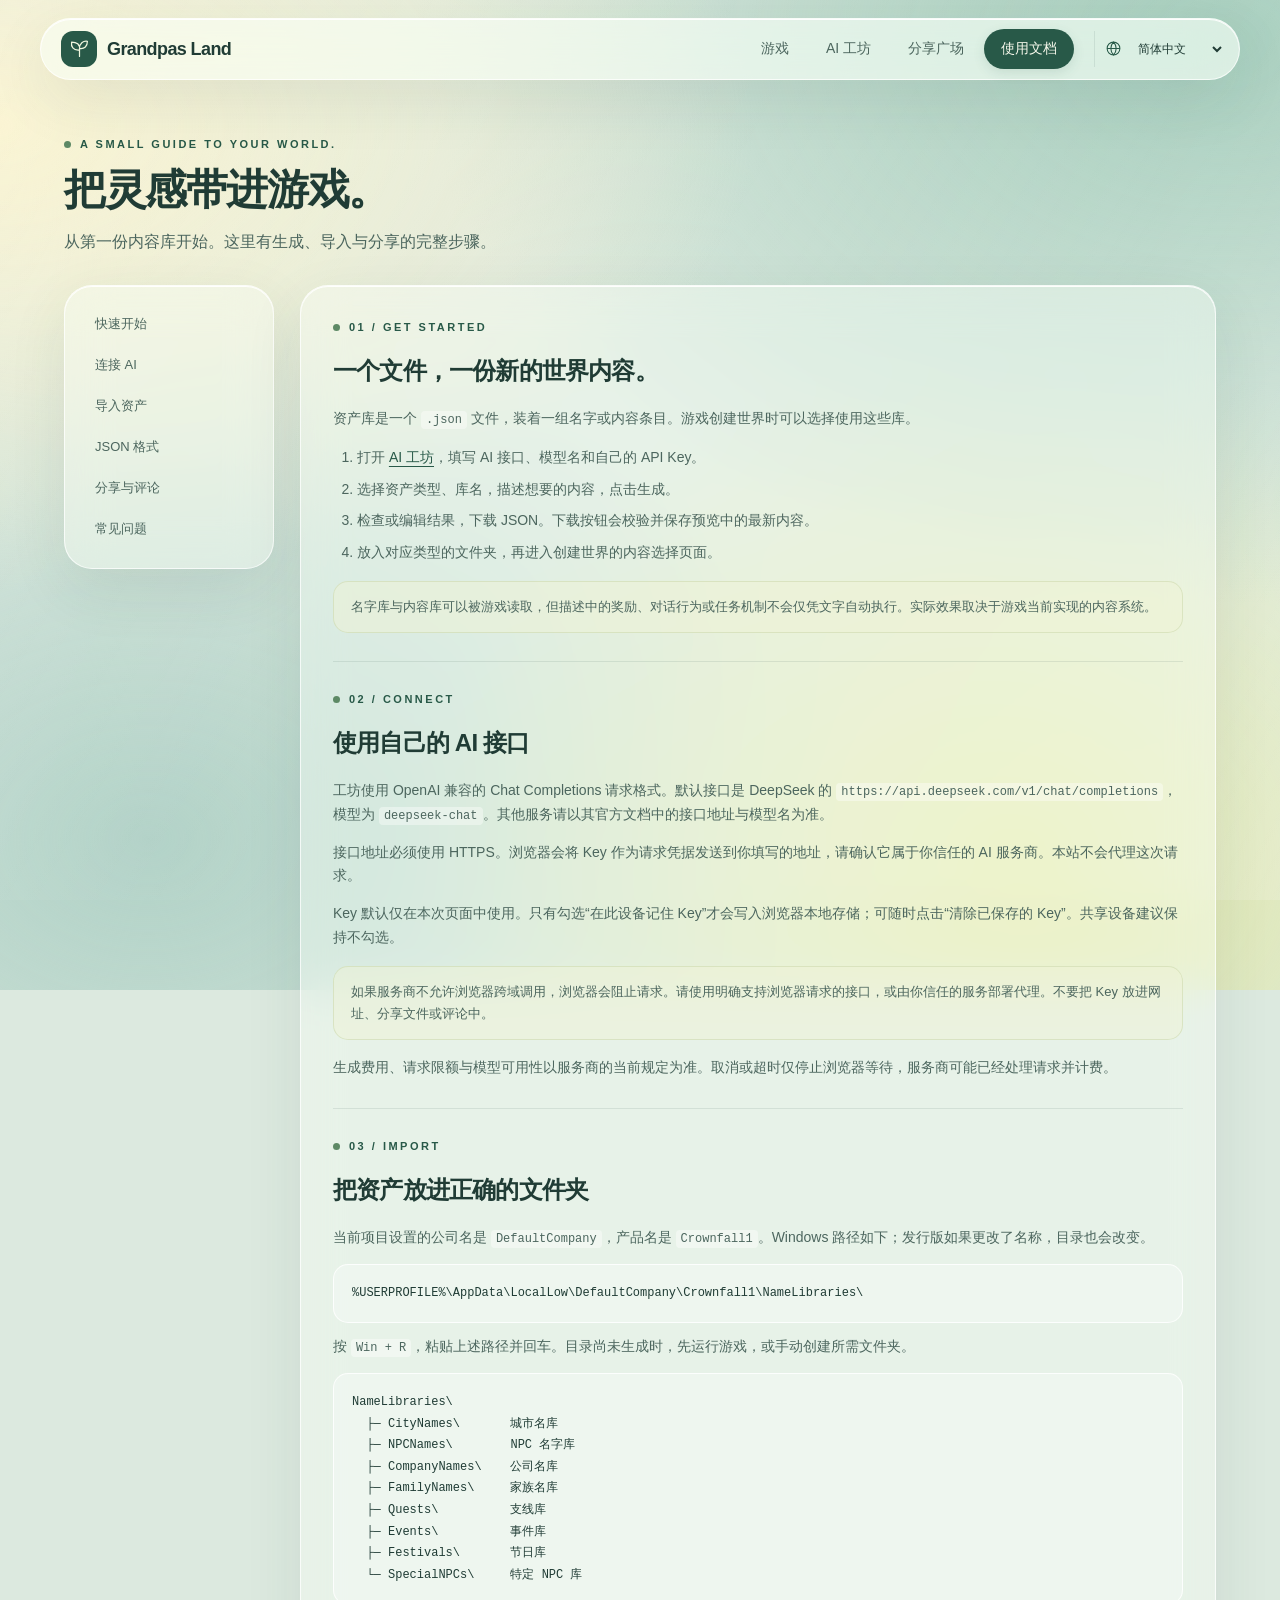
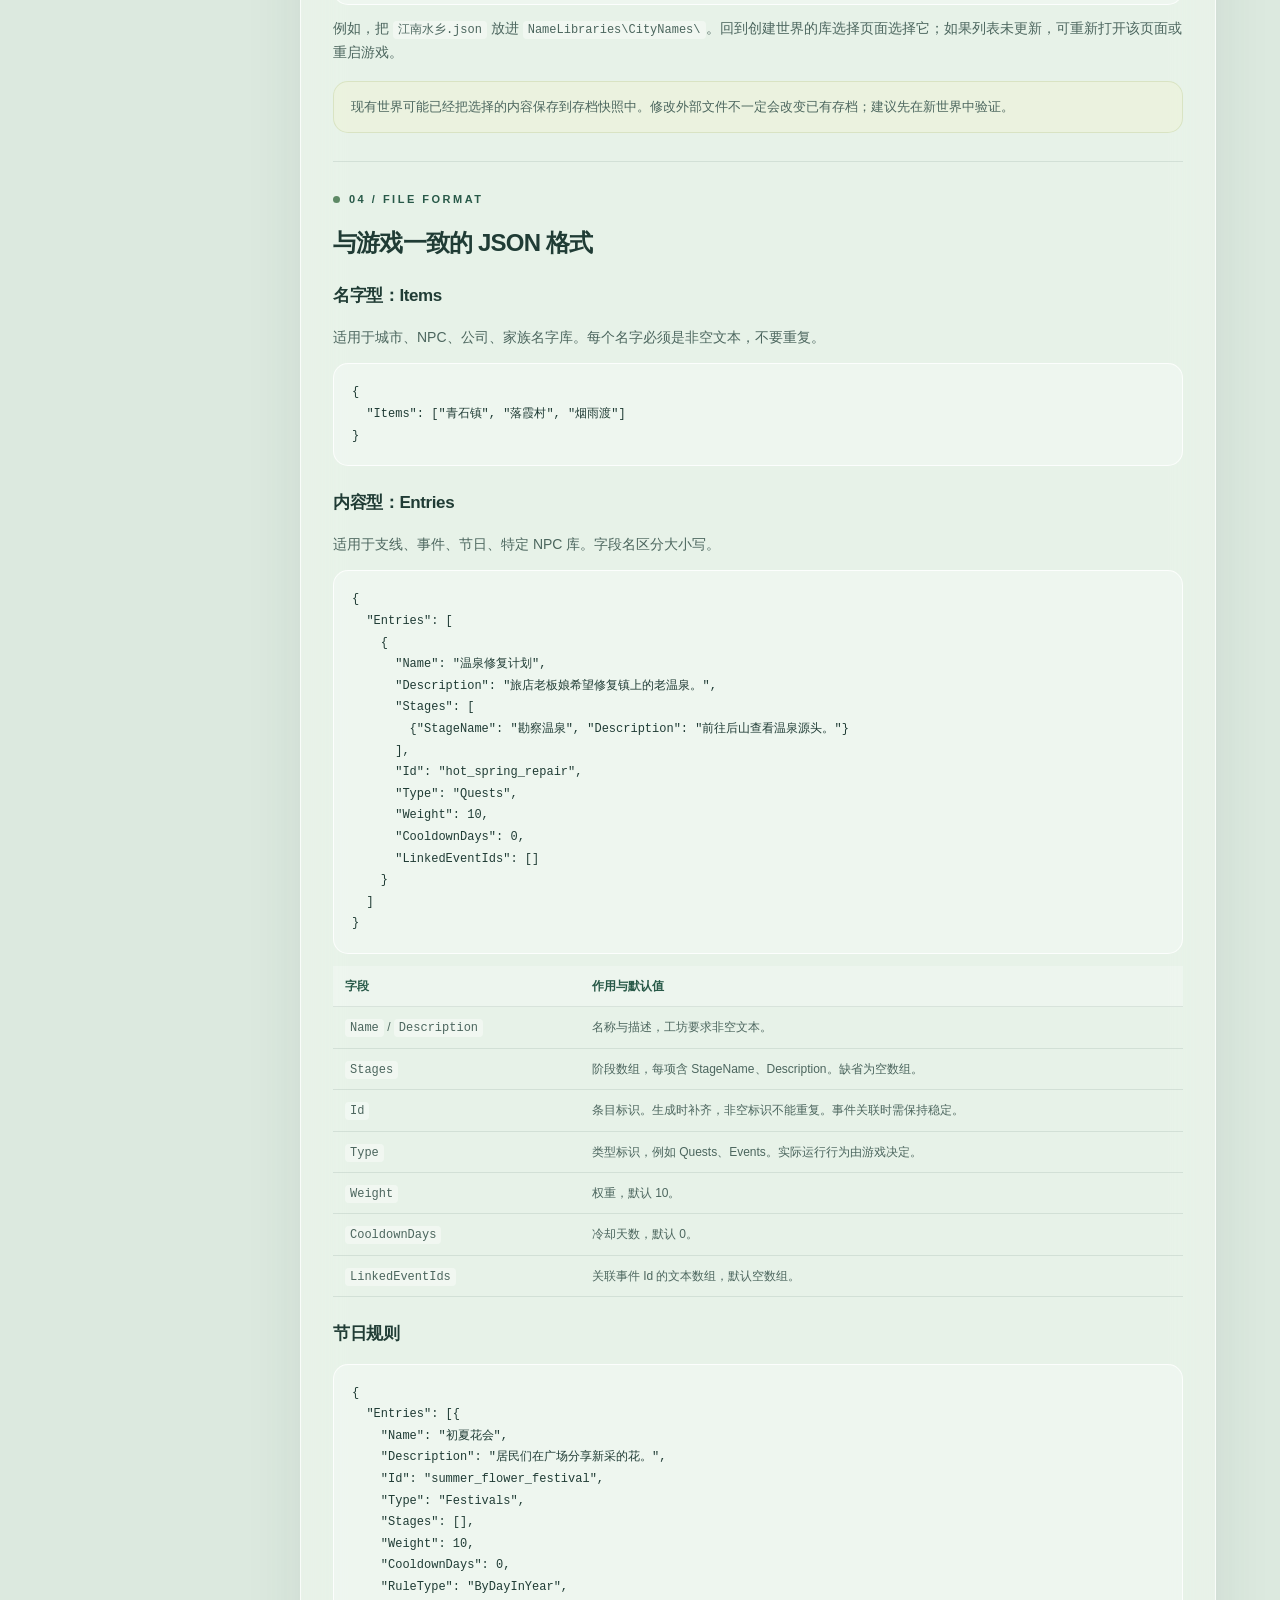
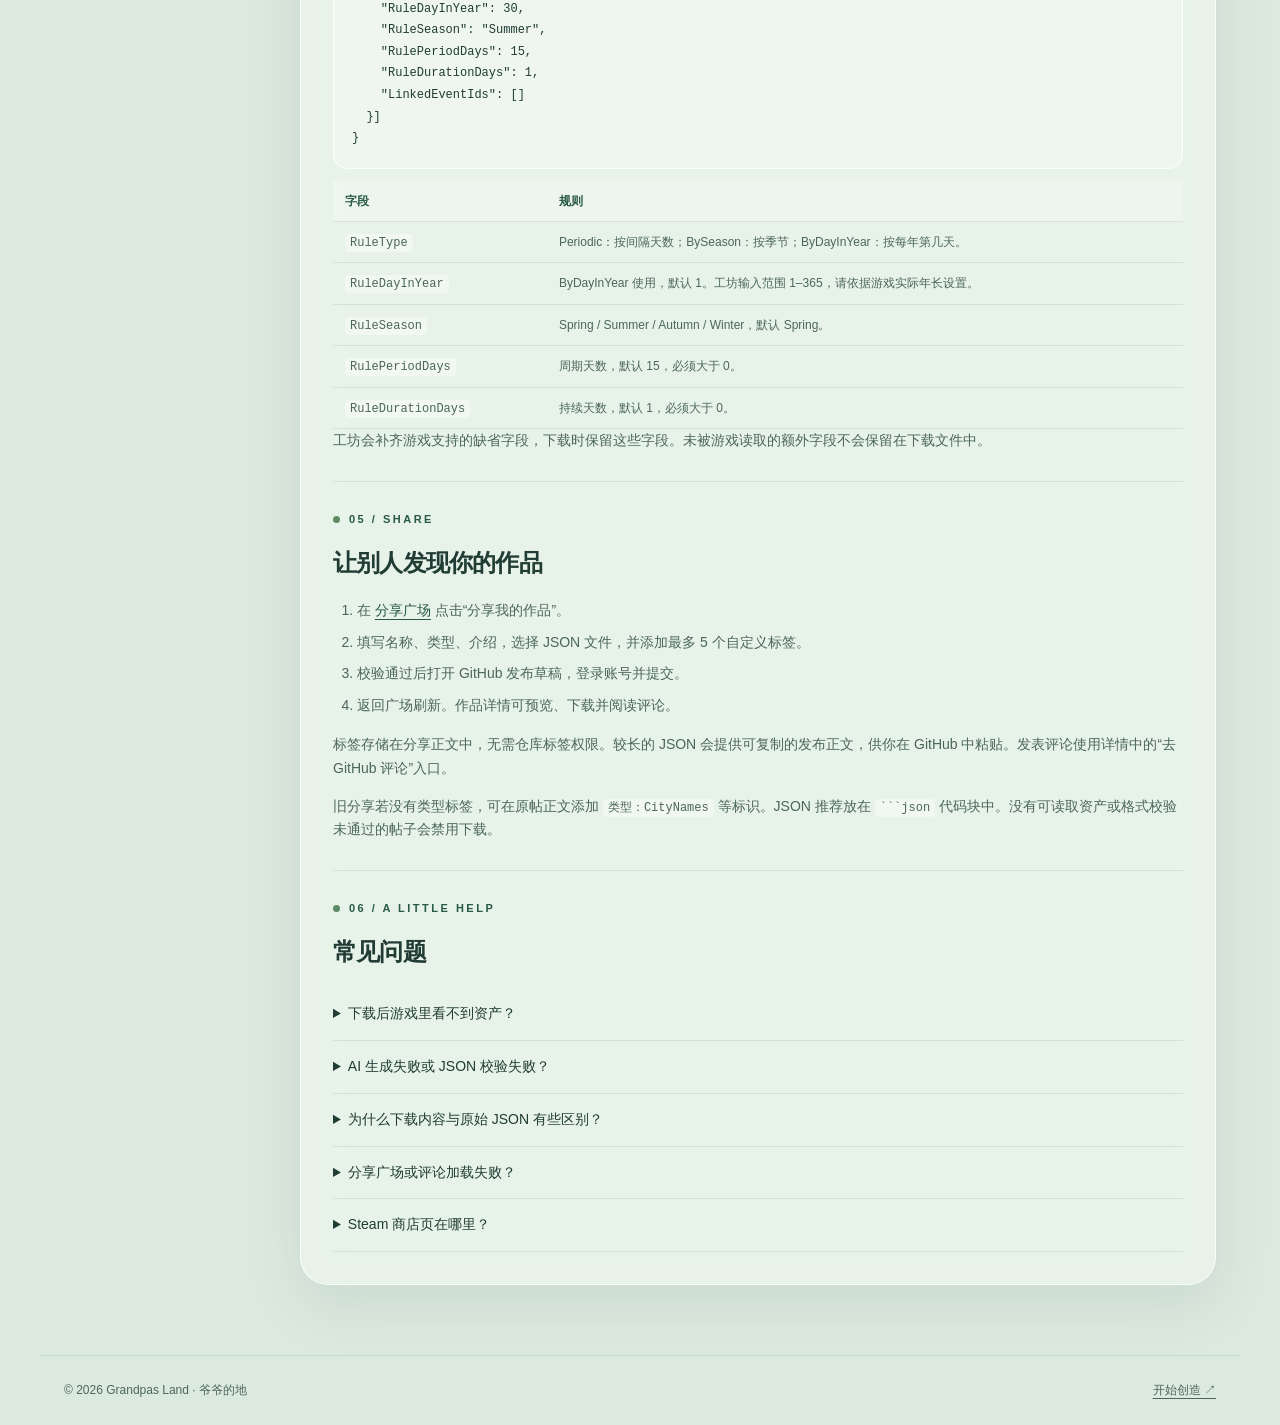
==== docs.html @ 8df676b5 "Add persistent Chinese and English language selection across the site" ====
<!DOCTYPE html>
<html lang="zh-CN">
<head><meta charset="UTF-8"><meta name="viewport" content="width=device-width, initial-scale=1"><meta name="description" content="Grandpas Land 内容库生成、导入、分享指南与 JSON 字段说明。"><meta name="theme-color" content="#dce9df"><title>使用文档 — Grandpas Land</title><link rel="icon" href="favicon.svg" type="image/svg+xml"><link rel="stylesheet" href="styles.css"><script src="i18n.js" defer></script></head>
<body><a class="skip" href="#main">跳到主要内容</a><nav class="site-nav" aria-label="主导航"><a class="brand" href="index.html"><span class="brand-mark" aria-hidden="true"><svg viewBox="0 0 32 32" fill="none" stroke="currentColor" stroke-width="1.7" stroke-linecap="round" stroke-linejoin="round"><path d="M16 27V16M16 18C7 19 4 13 5 7c7 0 12 3 11 11ZM16 16C16 9 21 5 27 6c0 7-4 11-11 10Z"/></svg></span>Grandpas Land</a><div class="nav-links"><a href="index.html">游戏</a><a href="workshop.html">AI 工坊</a><a href="gallery.html">分享广场</a><a href="docs.html" aria-current="page">使用文档</a></div><label class="language-control" data-i18n-ignore><svg viewBox="0 0 24 24" aria-hidden="true" fill="none" stroke="currentColor" stroke-width="1.5"><circle cx="12" cy="12" r="9"/><path d="M3 12h18M12 3c5 5 5 13 0 18-5-5-5-13 0-18Z"/></svg><select id="siteLanguage" aria-label="Language / 语言"><option value="zh-CN">简体中文</option><option value="en">English</option></select></label></nav>
<main class="container" id="main"><div class="page-heading"><div class="eyebrow">A small guide to your world.</div><h1>把灵感带进游戏。</h1><p class="lead">从第一份内容库开始。这里有生成、导入与分享的完整步骤。</p></div><div class="docs-layout"><aside class="docs-nav glass" aria-label="文档目录"><a href="#start">快速开始</a><a href="#api">连接 AI</a><a href="#import">导入资产</a><a href="#format">JSON 格式</a><a href="#share">分享与评论</a><a href="#faq">常见问题</a></aside><article class="docs-content glass">
<section id="start"><div class="eyebrow">01 / Get started</div><h2>一个文件，一份新的世界内容。</h2><p>资产库是一个 <code>.json</code> 文件，装着一组名字或内容条目。游戏创建世界时可以选择使用这些库。</p><ol><li>打开 <a href="workshop.html">AI 工坊</a>，填写 AI 接口、模型名和自己的 API Key。</li><li>选择资产类型、库名，描述想要的内容，点击生成。</li><li>检查或编辑结果，下载 JSON。下载按钮会校验并保存预览中的最新内容。</li><li>放入对应类型的文件夹，再进入创建世界的内容选择页面。</li></ol><div class="callout">名字库与内容库可以被游戏读取，但描述中的奖励、对话行为或任务机制不会仅凭文字自动执行。实际效果取决于游戏当前实现的内容系统。</div></section>
<section id="api"><div class="eyebrow">02 / Connect</div><h2>使用自己的 AI 接口</h2><p>工坊使用 OpenAI 兼容的 Chat Completions 请求格式。默认接口是 DeepSeek 的 <code>https://api.deepseek.com/v1/chat/completions</code>，模型为 <code>deepseek-chat</code>。其他服务请以其官方文档中的接口地址与模型名为准。</p><p>接口地址必须使用 HTTPS。浏览器会将 Key 作为请求凭据发送到你填写的地址，请确认它属于你信任的 AI 服务商。本站不会代理这次请求。</p><p>Key 默认仅在本次页面中使用。只有勾选“在此设备记住 Key”才会写入浏览器本地存储；可随时点击“清除已保存的 Key”。共享设备建议保持不勾选。</p><div class="callout">如果服务商不允许浏览器跨域调用，浏览器会阻止请求。请使用明确支持浏览器请求的接口，或由你信任的服务部署代理。不要把 Key 放进网址、分享文件或评论中。</div><p>生成费用、请求限额与模型可用性以服务商的当前规定为准。取消或超时仅停止浏览器等待，服务商可能已经处理请求并计费。</p></section>
<section id="import"><div class="eyebrow">03 / Import</div><h2>把资产放进正确的文件夹</h2><p>当前项目设置的公司名是 <code>DefaultCompany</code>，产品名是 <code>Crownfall1</code>。Windows 路径如下；发行版如果更改了名称，目录也会改变。</p><pre><code>%USERPROFILE%\AppData\LocalLow\DefaultCompany\Crownfall1\NameLibraries\</code></pre><p>按 <code>Win + R</code>，粘贴上述路径并回车。目录尚未生成时，先运行游戏，或手动创建所需文件夹。</p><pre><code>NameLibraries\
  ├─ CityNames\       城市名库
  ├─ NPCNames\        NPC 名字库
  ├─ CompanyNames\    公司名库
  ├─ FamilyNames\     家族名库
  ├─ Quests\          支线库
  ├─ Events\          事件库
  ├─ Festivals\       节日库
  └─ SpecialNPCs\     特定 NPC 库</code></pre><p>例如，把 <code>江南水乡.json</code> 放进 <code>NameLibraries\CityNames\</code>。回到创建世界的库选择页面选择它；如果列表未更新，可重新打开该页面或重启游戏。</p><div class="callout">现有世界可能已经把选择的内容保存到存档快照中。修改外部文件不一定会改变已有存档；建议先在新世界中验证。</div></section>
<section id="format"><div class="eyebrow">04 / File format</div><h2>与游戏一致的 JSON 格式</h2><h3>名字型：Items</h3><p>适用于城市、NPC、公司、家族名字库。每个名字必须是非空文本，不要重复。</p><pre><code>{
  "Items": ["青石镇", "落霞村", "烟雨渡"]
}</code></pre><h3>内容型：Entries</h3><p>适用于支线、事件、节日、特定 NPC 库。字段名区分大小写。</p><pre><code>{
  "Entries": [
    {
      "Name": "温泉修复计划",
      "Description": "旅店老板娘希望修复镇上的老温泉。",
      "Stages": [
        {"StageName": "勘察温泉", "Description": "前往后山查看温泉源头。"}
      ],
      "Id": "hot_spring_repair",
      "Type": "Quests",
      "Weight": 10,
      "CooldownDays": 0,
      "LinkedEventIds": []
    }
  ]
}</code></pre><div class="table-wrap"><table><thead><tr><th>字段</th><th>作用与默认值</th></tr></thead><tbody><tr><td><code>Name</code> / <code>Description</code></td><td>名称与描述，工坊要求非空文本。</td></tr><tr><td><code>Stages</code></td><td>阶段数组，每项含 StageName、Description。缺省为空数组。</td></tr><tr><td><code>Id</code></td><td>条目标识。生成时补齐，非空标识不能重复。事件关联时需保持稳定。</td></tr><tr><td><code>Type</code></td><td>类型标识，例如 Quests、Events。实际运行行为由游戏决定。</td></tr><tr><td><code>Weight</code></td><td>权重，默认 10。</td></tr><tr><td><code>CooldownDays</code></td><td>冷却天数，默认 0。</td></tr><tr><td><code>LinkedEventIds</code></td><td>关联事件 Id 的文本数组，默认空数组。</td></tr></tbody></table></div><h3>节日规则</h3><pre><code>{
  "Entries": [{
    "Name": "初夏花会",
    "Description": "居民们在广场分享新采的花。",
    "Id": "summer_flower_festival",
    "Type": "Festivals",
    "Stages": [],
    "Weight": 10,
    "CooldownDays": 0,
    "RuleType": "ByDayInYear",
    "RuleDayInYear": 30,
    "RuleSeason": "Summer",
    "RulePeriodDays": 15,
    "RuleDurationDays": 1,
    "LinkedEventIds": []
  }]
}</code></pre><div class="table-wrap"><table><thead><tr><th>字段</th><th>规则</th></tr></thead><tbody><tr><td><code>RuleType</code></td><td>Periodic：按间隔天数；BySeason：按季节；ByDayInYear：按每年第几天。</td></tr><tr><td><code>RuleDayInYear</code></td><td>ByDayInYear 使用，默认 1。工坊输入范围 1–365，请依据游戏实际年长设置。</td></tr><tr><td><code>RuleSeason</code></td><td>Spring / Summer / Autumn / Winter，默认 Spring。</td></tr><tr><td><code>RulePeriodDays</code></td><td>周期天数，默认 15，必须大于 0。</td></tr><tr><td><code>RuleDurationDays</code></td><td>持续天数，默认 1，必须大于 0。</td></tr></tbody></table></div><p>工坊会补齐游戏支持的缺省字段，下载时保留这些字段。未被游戏读取的额外字段不会保留在下载文件中。</p></section>
<section id="share"><div class="eyebrow">05 / Share</div><h2>让别人发现你的作品</h2><ol><li>在 <a href="gallery.html">分享广场</a> 点击“分享我的作品”。</li><li>填写名称、类型、介绍，选择 JSON 文件，并添加最多 5 个自定义标签。</li><li>校验通过后打开 GitHub 发布草稿，登录账号并提交。</li><li>返回广场刷新。作品详情可预览、下载并阅读评论。</li></ol><p>标签存储在分享正文中，无需仓库标签权限。较长的 JSON 会提供可复制的发布正文，供你在 GitHub 中粘贴。发表评论使用详情中的“去 GitHub 评论”入口。</p><p>旧分享若没有类型标签，可在原帖正文添加 <code>类型：CityNames</code> 等标识。JSON 推荐放在 <code>```json</code> 代码块中。没有可读取资产或格式校验未通过的帖子会禁用下载。</p></section>
<section id="faq" class="faq"><div class="eyebrow">06 / A little help</div><h2>常见问题</h2><details><summary>下载后游戏里看不到资产？</summary><p>确认后缀为 .json、子文件夹类型正确、内容使用 Items 或 Entries 对应结构，再重新打开库选择页面。当前目录名称与发行版可能不同。</p></details><details><summary>AI 生成失败或 JSON 校验失败？</summary><p>AI 不保证总能返回正确结构。检查具体错误提示，减少条目数、简化提示词后重试。预览中的手动编辑也必须保持合法 JSON。</p></details><details><summary>为什么下载内容与原始 JSON 有些区别？</summary><p>下载会校验、规范化空白并补齐游戏缺省字段，只保留游戏支持的字段。文件中预览的名称、描述与阶段内容会保留。</p></details><details><summary>分享广场或评论加载失败？</summary><p>浏览器需要访问 GitHub API。网络限制或 GitHub 的未登录请求额度都可能导致失败，可稍后重试或打开 GitHub 原帖查看。</p></details><details><summary>Steam 商店页在哪里？</summary><p>目前还没有配置正式 Steam 商店链接。商店上线后，官网会提供直达入口。</p></details></section>
</article></div></main><footer class="site-footer"><span>© 2026 Grandpas Land · 爷爷的地</span><a href="workshop.html">开始创造 ↗</a></footer></body></html>
---- styles.css ----
@charset "UTF-8";
:root{color-scheme:light;--ink:#203c35;--muted:#4c665e;--accent:#285948;--gold:#9f681e;--line:rgba(255,255,255,.72);--glass:rgba(247,253,246,.44);--shadow:0 20px 60px rgba(38,72,55,.09),inset 0 1px 0 rgba(255,255,255,.92);--radius:28px;--mono:Consolas,"SFMono-Regular",monospace}
*{box-sizing:border-box}html{scroll-behavior:smooth;scroll-padding-top:110px}body{margin:0;background:#dce9df;color:var(--ink);font-family:Inter,"Segoe UI","PingFang SC","Microsoft YaHei",sans-serif;font-size:15px;line-height:1.7;min-height:100vh;isolation:isolate}
body:before{content:"";position:fixed;inset:-10%;z-index:-2;pointer-events:none;background:radial-gradient(ellipse at 8% 20%,#faf3ce 0,transparent 38%),radial-gradient(ellipse at 88% 12%,#a3ccbb 0,transparent 42%),radial-gradient(ellipse at 75% 88%,#e2e8a9 0,transparent 38%),radial-gradient(ellipse at 18% 86%,#b0d1c6 0,transparent 40%);animation:drift 28s ease-in-out infinite alternate}
body:after{content:"";position:fixed;inset:0;z-index:-1;pointer-events:none;background:linear-gradient(120deg,rgba(255,255,255,.16),transparent 52%,rgba(255,255,255,.22));opacity:.75}
@keyframes drift{to{transform:translate(2%,-2%) scale(1.04)}}@keyframes float{to{transform:translateY(-14px) rotate(3deg)}}
a{color:var(--accent);text-decoration-thickness:1px;text-underline-offset:4px}button,input,select,textarea{font:inherit}button,a,input,select,textarea{touch-action:manipulation}button{cursor:pointer}svg{display:block}img{max-width:100%}::selection{background:#d9eab6;color:#203c35}
:focus-visible{outline:3px solid #3d7662;outline-offset:4px}button:disabled{opacity:.55;cursor:wait}.skip{position:absolute;top:-70px;left:20px;background:white;padding:10px;z-index:100}.skip:focus{top:10px}
.site-nav{position:sticky;top:18px;z-index:20;max-width:1200px;margin:18px auto 0;padding:10px 14px 10px 20px;display:flex;align-items:center;justify-content:space-between;gap:20px;border:1px solid var(--line);border-radius:99px;background:rgba(247,253,246,.65);box-shadow:var(--shadow);backdrop-filter:blur(24px) saturate(1.4);-webkit-backdrop-filter:blur(24px) saturate(1.4)}
.brand{display:flex;align-items:center;gap:10px;color:var(--ink);text-decoration:none;font-weight:700;font-size:18px;letter-spacing:-.6px;white-space:nowrap}.brand-mark{display:grid;place-items:center;background:var(--accent);color:#eff6de;width:36px;height:36px;border-radius:12px}.brand-mark svg{width:23px;height:23px}.nav-links{display:flex;align-items:center;gap:3px}.nav-links a{color:var(--muted);padding:8px 17px;border-radius:99px;text-decoration:none;font-size:14px;font-weight:500}.nav-links a:hover{background:rgba(255,255,255,.45)}.nav-links a[aria-current=page]{background:var(--accent);color:#f7f9ec;box-shadow:0 4px 12px #28594820}
.container{max-width:1200px;margin:auto;padding:0 24px}.glass{background:var(--glass);border:1px solid var(--line);border-radius:var(--radius);box-shadow:var(--shadow);backdrop-filter:blur(22px) saturate(1.18);-webkit-backdrop-filter:blur(22px) saturate(1.18)}
.eyebrow{text-transform:uppercase;font-size:11px;font-weight:700;letter-spacing:2.5px;color:var(--accent);display:flex;align-items:center;gap:9px;margin-bottom:18px}.eyebrow:before{content:"";width:7px;height:7px;background:#5d8965;border-radius:50%}.pill{display:inline-flex;align-items:center;gap:7px;padding:5px 12px;border:1px solid rgba(70,100,78,.13);border-radius:99px;background:rgba(255,255,255,.3);font-size:12px;color:var(--muted)}
h1,h2,h3,p{margin-top:0}h1{font-weight:600;letter-spacing:-2px;font-size:clamp(36px,5.2vw,68px);line-height:1.17;margin-bottom:24px}h2{font-size:28px;line-height:1.35;font-weight:600;letter-spacing:-.8px}h3{font-size:19px;line-height:1.5;font-weight:600;letter-spacing:-.4px}.muted,.lead{color:var(--muted)}.lead{max-width:620px;font-size:16px;line-height:1.9}.serif{font-family:Georgia,"Songti SC",serif;font-style:italic;font-weight:400;color:var(--accent)}
.btn{display:inline-flex;justify-content:center;align-items:center;gap:10px;min-height:46px;padding:10px 22px;border:1px solid rgba(66,95,77,.18);border-radius:99px;background:rgba(255,255,255,.3);color:var(--ink);text-decoration:none;font-size:14px;font-weight:600;transition:background .2s,transform .2s,box-shadow .2s;white-space:nowrap}.btn:hover{background:rgba(255,255,255,.7);transform:translateY(-2px);box-shadow:0 6px 18px #284b3710}.btn-primary{background:var(--accent);border-color:var(--accent);color:#faf9e9;box-shadow:0 5px 20px #28594820}.btn-primary:hover{background:#1f493a;color:#fff}.btn-small{min-height:36px;padding:6px 15px;font-size:12px}.btn-text{background:none;border:none;padding-inline:5px}.actions{display:flex;gap:12px;align-items:center;flex-wrap:wrap}.icon-arrow{font-size:19px;font-weight:400}.section-head{display:flex;justify-content:space-between;align-items:end;gap:20px;margin-bottom:22px}.section-head h2{margin-bottom:4px}.section-head p{margin:0;color:var(--muted);font-size:14px}
.hero{display:grid;grid-template-columns:1.08fr 1fr;gap:40px;align-items:center;padding-top:90px;padding-bottom:70px;min-height:570px}.hero .lead{max-width:500px;margin-bottom:30px}.hero-note{margin-top:24px;font-size:12px;color:var(--muted);display:flex;gap:18px;align-items:center}.hero-note span:before{content:"·";margin-right:6px}
.glass-scene{position:relative;min-height:410px;display:grid;place-items:center}.scene-orbit{position:absolute;width:330px;height:330px;border-radius:50%;background:linear-gradient(130deg,rgba(255,255,255,.75),rgba(255,255,255,.03) 42%,rgba(255,255,255,.4));border:1px solid rgba(255,255,255,.95);box-shadow:inset 12px 12px 36px rgba(255,255,255,.9),inset -10px -15px 30px rgba(50,95,60,.12),20px 30px 70px rgba(61,103,73,.12);backdrop-filter:blur(3px);transform:rotate(-22deg)}.scene-orbit:before{content:"";position:absolute;inset:35px;border-radius:50%;border:1px solid #ffffff9e;box-shadow:inset 5px 5px 22px #ffffff80;background:radial-gradient(circle at 60% 70%,#bed48999,transparent 65%)}.scene-orbit:after{content:"";position:absolute;width:110px;height:40px;left:55px;top:30px;border-radius:50%;background:#ffffff95;filter:blur(12px);transform:rotate(-20deg)}
.scene-seed{position:absolute;width:160px;height:210px;transform:rotate(-20deg);background:linear-gradient(125deg,#e4edb6cc,#75a98766 58%,#477e7255);border-radius:75% 15% 75% 15%;border:1px solid #ffffffca;box-shadow:inset 10px 8px 20px #ffffff60,8px 20px 38px #35654520;animation:float 7s ease-in-out infinite alternate}.scene-seed:after{content:"";position:absolute;top:25px;left:77px;width:1px;height:155px;background:#ffffffba;transform:rotate(15deg)}
.sample-card{position:absolute;padding:18px 22px;width:230px;background:rgba(255,255,255,.6);backdrop-filter:blur(18px);border-radius:22px;border:1px solid #ffffffd9;box-shadow:0 14px 45px #3b644919,inset 0 1px 0 white;z-index:2}.sample-card.top{top:24px;left:0;transform:rotate(-5deg)}.sample-card.bottom{bottom:17px;right:-4px;transform:rotate(4deg)}.sample-card small{font-size:10px;letter-spacing:1.7px;text-transform:uppercase;color:var(--muted)}.sample-card strong{display:block;font-size:19px;margin:6px 0}.sample-card p{font-size:12px;color:var(--muted);margin:0}.sample-code{font-family:var(--mono);color:var(--accent);font-size:12px}.scene-caption{position:absolute;bottom:-25px;left:50%;transform:translateX(-50%);white-space:nowrap;color:var(--muted);font-size:11px;letter-spacing:2px}
.feature-grid{display:grid;grid-template-columns:repeat(3,1fr);gap:18px}.feature{padding:28px;text-decoration:none;display:flex;flex-direction:column;color:var(--ink);transition:transform .25s,background .25s;position:relative;overflow:hidden}.feature:hover{transform:translateY(-5px);background:rgba(255,255,255,.62)}.feature-no{font-size:11px;letter-spacing:2px;color:var(--muted);margin-bottom:24px}.feature h3{margin-bottom:9px}.feature p{font-size:14px;color:var(--muted);margin-bottom:24px}.feature .feature-link{margin-top:auto;font-size:13px;font-weight:600;color:var(--accent);display:flex;justify-content:space-between;align-items:center}.home-section{margin-top:70px}.about-grid{display:grid;grid-template-columns:1.2fr 1fr;gap:22px}.about-copy{padding:38px}.about-copy p{color:var(--muted)}.about-tags{display:flex;gap:8px;flex-wrap:wrap}.steam-card{padding:34px;display:flex;flex-direction:column;justify-content:center;background:linear-gradient(130deg,#285948e6,#385a47d9);color:#f3f4df}.steam-card .eyebrow,.steam-card p{color:#d2e2d1}.steam-card .pill{align-self:start;color:#e2eed7;border-color:#ffffff40;background:#ffffff10}.steam-card h3{font-size:30px;line-height:1.25}.site-footer{max-width:1200px;margin:70px auto 0;padding:24px;border-top:1px solid #64816c26;display:flex;justify-content:space-between;align-items:center;gap:16px;font-size:12px;color:var(--muted)}.site-footer a{color:var(--muted)}
.page-heading{padding:55px 0 28px}.page-heading h1{font-size:42px;letter-spacing:-1.4px;margin-bottom:12px}.page-heading .eyebrow{margin-bottom:12px}.page-heading p{margin-bottom:0}.work-layout{display:grid;grid-template-columns:minmax(0,1.2fr) minmax(0,.8fr);gap:22px;align-items:start}.work-form{display:grid;gap:18px}.form-card{padding:26px}.card-title{display:flex;align-items:center;gap:12px;margin-bottom:20px}.step{width:30px;height:30px;flex-shrink:0;display:grid;place-items:center;background:#2859480c;border:1px solid #28594824;border-radius:50%;color:var(--accent);font-size:12px;font-family:var(--mono)}.card-title h2{font-size:18px;letter-spacing:-.4px;margin:0}.row{display:flex;gap:14px;flex-wrap:wrap}.row>div{flex:1;min-width:140px}label{display:block;margin:12px 0 7px;font-size:13px;color:var(--ink);font-weight:500}input,select,textarea{width:100%;min-height:44px;padding:11px 13px;background:rgba(255,255,255,.48);border:1px solid #5b796e30;border-radius:13px;color:var(--ink);outline-offset:2px}input::placeholder,textarea::placeholder{color:#607369}textarea{resize:vertical;min-height:105px}select{cursor:pointer}input[type=checkbox]{width:16px;min-height:16px;accent-color:var(--accent);flex-shrink:0}.check-label{display:flex;align-items:center;gap:9px;font-weight:400;margin-top:12px}.tip{font-size:12px;color:var(--muted);line-height:1.8;margin:7px 0 0}.tip code{font-size:11px}.form-actions{display:flex;gap:12px;align-items:center;flex-wrap:wrap}.form-actions .tip{margin:0}.status{padding:12px 15px;border:1px solid #54746835;border-radius:15px;background:#f8fcf380;font-size:13px;white-space:pre-wrap;overflow-wrap:anywhere}.status[data-kind=error]{color:#8c3430;background:#fff0e9a8;border-color:#a55b473d}.status[data-kind=success]{color:#22513a;background:#eaf6dea8}.status[data-kind=loading]{color:var(--accent)}.output-panel{position:sticky;top:110px;padding:26px;min-width:0}.output-head{display:flex;align-items:center;justify-content:space-between;gap:10px;margin-bottom:22px}.output-head h2{font-size:18px;margin:0}.output-placeholder{padding:44px 12px;text-align:center}.output-placeholder .orb-small{width:80px;height:80px;border-radius:50%;border:1px solid #ffffffbd;margin:0 auto 20px;background:linear-gradient(130deg,#ffffffaa,#abc9ac44);box-shadow:inset 5px 5px 15px #ffffffc0,10px 10px 30px #638b6120}.output-placeholder h3{font-size:16px;margin-bottom:8px}.output-placeholder p{font-size:13px;color:var(--muted)}.preview{font-family:var(--mono);font-size:12px;line-height:1.8;min-height:360px;white-space:pre;tab-size:2;background:rgba(245,251,241,.5);resize:vertical}.output-meta{display:flex;gap:10px;align-items:center;flex-wrap:wrap;margin:14px 0}.output-meta .pill{font-size:11px}.path{padding:12px 14px;background:#28594808;border-radius:12px;font:11px/1.8 var(--mono);overflow-wrap:anywhere;margin:16px 0}.panel-note{border-top:1px solid #5b796e20;padding-top:17px;margin-top:20px;font-size:12px;color:var(--muted)}.hidden,[hidden]{display:none!important}
.toolbar{padding:17px;display:flex;gap:12px;align-items:center;flex-wrap:wrap;margin-bottom:16px}.toolbar input{flex:1;min-width:170px}.toolbar select{width:auto;min-width:140px}.toolbar .btn{flex-shrink:0}.tag-filter{display:flex;gap:7px;flex-wrap:wrap;margin:12px 0 22px}.tag-button{padding:5px 12px;border:1px solid #5b796e28;border-radius:99px;background:#ffffff35;color:var(--muted);font-size:12px}.tag-button[aria-pressed=true]{background:var(--accent);border-color:var(--accent);color:white}.asset-grid{display:grid;grid-template-columns:repeat(3,minmax(0,1fr));gap:18px}.asset-card{padding:24px;display:flex;flex-direction:column;min-height:240px;min-width:0}.asset-card h3{margin:16px 0 9px;overflow-wrap:anywhere}.asset-card p{font-size:13px;color:var(--muted);overflow-wrap:anywhere}.asset-card .meta{font-size:11px;color:var(--muted);margin-top:auto;padding-top:18px;border-top:1px solid #5b796e20;display:flex;gap:8px;align-items:center;justify-content:space-between}.asset-tags{display:flex;gap:6px;flex-wrap:wrap}.asset-card .btn{margin-top:18px;align-self:start}.empty{padding:55px 25px;text-align:center}.empty h2{font-size:22px}.empty p{color:var(--muted);font-size:14px}.gallery-note{font-size:12px;color:var(--muted);margin:14px 0}.count{font-size:12px;color:var(--muted);margin-bottom:14px}
dialog{border:1px solid white;border-radius:28px;background:#edf4e9f2;color:var(--ink);box-shadow:0 24px 100px #163f3555;backdrop-filter:blur(25px);-webkit-backdrop-filter:blur(25px);width:min(720px,calc(100% - 32px));max-height:88vh;padding:28px}dialog::backdrop{background:#16382d44;backdrop-filter:blur(8px)}.dialog-head{display:flex;justify-content:space-between;align-items:start;gap:16px;margin-bottom:16px}.dialog-head h2{margin-bottom:0;overflow-wrap:anywhere}.close-dialog{display:grid;place-items:center;width:36px;height:36px;min-width:36px;border:1px solid #5b796e30;border-radius:50%;background:#ffffff70;color:var(--ink);font-size:23px;line-height:1}.detail-description{white-space:pre-wrap;overflow-wrap:anywhere;color:var(--muted);font-size:14px}.detail-code{max-height:240px;overflow:auto;font:12px/1.8 var(--mono);padding:16px;background:#ffffff70;border-radius:15px;white-space:pre-wrap;overflow-wrap:anywhere}.comment{border-top:1px solid #5b796e26;padding:15px 0}.comment p{white-space:pre-wrap;overflow-wrap:anywhere;margin:8px 0;font-size:13px}.comment small{font-size:11px;color:var(--muted)}.comment strong{font-size:12px}.file-input{padding:13px}.file-input::file-selector-button{border:0;background:var(--accent);color:white;padding:7px 13px;border-radius:99px;margin-right:12px;font:inherit}
.docs-layout{display:grid;grid-template-columns:210px minmax(0,1fr);gap:26px;align-items:start}.docs-nav{padding:20px;position:sticky;top:110px;display:grid;gap:5px}.docs-nav a{font-size:13px;text-decoration:none;color:var(--muted);padding:7px 10px;border-radius:9px}.docs-nav a:hover{background:#ffffff66}.docs-content{padding:32px;min-width:0}.docs-content section+section{padding-top:28px;margin-top:28px;border-top:1px solid #5b796e25}.docs-content h2{font-size:24px}.docs-content h3{font-size:17px;margin-top:24px}.docs-content p,.docs-content li{font-size:14px;color:var(--muted)}.docs-content ol,.docs-content ul{padding-left:24px}.docs-content li{margin:8px 0}.docs-content code{font:12px var(--mono);background:#ffffff65;padding:2px 5px;border-radius:4px;overflow-wrap:anywhere}.docs-content pre{padding:18px;border:1px solid #ffffffcc;border-radius:15px;background:#ffffff50;overflow:auto;line-height:1.8;font-size:12px}.docs-content pre code{background:none;padding:0;font-size:inherit;line-height:inherit}.table-wrap{overflow:auto}table{border-collapse:collapse;width:100%;font-size:12px}th,td{padding:10px 12px;text-align:left;border-bottom:1px solid #5b796e25;vertical-align:top}th{color:var(--accent);background:#ffffff40}td{color:var(--muted)}.callout{padding:14px 17px;background:#eff3d680;border:1px solid #c7d6a780;border-radius:15px;font-size:13px;color:var(--muted);margin:16px 0}.faq details{border-bottom:1px solid #5b796e25;padding:14px 0}.faq summary{font-size:14px;cursor:pointer}.faq details p{padding-top:12px;margin-bottom:0}
.hero.art-hero{position:relative;display:flex;align-items:center;min-height:600px;padding:30px;margin:28px 0 50px;border-radius:36px;box-shadow:0 24px 65px #305e4020;isolation:isolate}.hero-art{position:absolute;inset:0;width:100%;height:100%;object-fit:cover;object-position:center;border-radius:36px;z-index:-1}.hero-copy{width:470px;padding:32px;background:rgba(246,251,239,.66);border-color:rgba(255,255,255,.8);backdrop-filter:blur(20px) saturate(1.12);-webkit-backdrop-filter:blur(20px) saturate(1.12)}.hero-copy h1{font-size:54px;letter-spacing:-2px;line-height:1.14;margin-bottom:18px}.hero-copy .eyebrow{font-size:10px;letter-spacing:1.9px;margin-bottom:20px}.hero-copy .lead{font-size:14px;line-height:1.9;margin-bottom:22px}.hero-copy .hero-note{font-size:11px;gap:15px;margin-top:20px}.hero-copy .btn{font-size:13px;padding-inline:18px}.art-label{position:absolute;right:25px;bottom:25px;padding:7px 13px;border:1px solid #ffffff60;border-radius:99px;background:#193e3455;backdrop-filter:blur(12px);color:#fff;font-size:11px;letter-spacing:1px}.world-gallery{display:grid;grid-template-columns:repeat(3,minmax(0,1fr));gap:18px}.world-art{position:relative;overflow:hidden;margin:0}.world-art>a{display:block;overflow:hidden}.world-art img{display:block;width:100%;height:auto;aspect-ratio:16/9;object-fit:cover;transition:transform .5s}.world-art a:hover img{transform:scale(1.035)}.world-art figcaption{padding:23px;background:rgba(251,252,237,.32)}.world-art figcaption>span{font-size:10px;letter-spacing:2px;color:var(--muted)}.world-art h3{margin:9px 0 6px}.world-art p{margin:0;font-size:13px;color:var(--muted)}
@supports not (backdrop-filter:blur(1px)){.glass,.sample-card,.site-nav{background:#edf3e9ed}}
@media(min-width:1400px){.hero{padding-top:110px;padding-bottom:90px}.container{padding-inline:0}}
@media(max-width:1248px){.site-nav{margin-inline:24px}}
@media(max-width:900px){.hero{gap:20px}.glass-scene{transform:scale(.9)}.feature{padding:23px}.work-layout{grid-template-columns:1fr}.output-panel{position:static}.asset-grid{grid-template-columns:repeat(2,minmax(0,1fr))}.docs-layout{grid-template-columns:170px minmax(0,1fr)}.docs-content{padding:24px}.brand{font-size:16px}.nav-links a{padding:8px 12px}.preview{min-height:280px}}
@media(max-width:640px){.site-nav{top:10px;display:flex;flex-wrap:wrap;gap:9px;margin:10px 14px 0;padding:12px;border-radius:23px;justify-content:center}.brand{justify-content:center}.brand-mark{width:29px;height:29px;border-radius:10px}.brand-mark svg{width:19px;height:19px}.nav-links{width:100%;justify-content:center;gap:0}.nav-links a{padding:7px 11px;font-size:12px}.container{padding:0 18px}.hero{grid-template-columns:1fr;padding-top:48px;padding-bottom:36px;gap:18px}.hero h1{font-size:44px;letter-spacing:-1.8px}.hero .lead{font-size:14px}.hero-note{font-size:11px;gap:12px}.glass-scene{min-height:330px;transform:scale(.87);margin:0 -6px}.scene-orbit{width:280px;height:280px}.sample-card{width:190px;padding:15px 18px}.sample-card.top{left:-6px;top:18px}.sample-card.bottom{right:-6px;bottom:10px}.sample-card strong{font-size:17px}.scene-seed{width:130px;height:175px}.scene-seed:after{height:130px;left:60px}.feature-grid{grid-template-columns:1fr}.feature{padding:23px}.feature-no{margin-bottom:14px}.feature p{margin-bottom:18px}.home-section{margin-top:46px}.section-head{align-items:start;flex-direction:column;gap:10px}.about-grid{grid-template-columns:1fr}.about-copy,.steam-card{padding:26px}.site-footer{margin-top:46px;flex-direction:column;align-items:start;padding:20px 18px;gap:6px}.page-heading{padding:35px 0 22px}.page-heading h1{font-size:34px}.page-heading .lead{font-size:14px}.form-card,.output-panel{padding:21px}.toolbar{padding:14px;gap:9px}.toolbar input{flex-basis:100%}.toolbar select{flex:1;min-width:115px}.toolbar .btn{width:100%}.asset-grid{grid-template-columns:1fr}.docs-layout{grid-template-columns:1fr;gap:16px}.docs-nav{position:static;display:flex;overflow:auto;padding:12px;border-radius:18px;white-space:nowrap}.docs-content{padding:22px}.docs-content h2{font-size:21px}dialog{padding:22px}.row>div{min-width:120px}}
@media(prefers-reduced-motion:reduce){html{scroll-behavior:auto}body:before,.scene-seed{animation:none}*,*:before,*:after{transition:none!important}}
@media(max-width:900px){.hero.art-hero{min-height:550px;padding:24px}.hero-copy{width:425px;padding:28px}.hero-copy h1{font-size:48px}.world-gallery{gap:14px}.world-art figcaption{padding:18px}.world-art h3{font-size:17px}}
@media(max-width:640px){.hero.art-hero{display:block;min-height:0;padding:210px 12px 12px;margin:22px 0 38px;border-radius:28px;box-shadow:none;background:transparent}.hero-art{height:330px;border-radius:28px;object-position:62% center}.hero-copy{width:auto;position:relative;padding:25px;background:rgba(246,251,239,.8);border-radius:25px}.hero-copy h1{font-size:42px}.hero-copy .eyebrow{font-size:9px;letter-spacing:1px}.hero-copy .lead{font-size:13px}.hero-copy .actions{gap:8px}.hero-copy .btn{font-size:12px;padding-inline:15px}.art-label{top:14px;right:14px;bottom:auto;font-size:9px}.world-gallery{grid-template-columns:1fr;gap:18px}.world-art figcaption{padding:21px}}
.nav-links{margin-left:auto}.language-control{display:flex;align-items:center;gap:5px;flex-shrink:0;margin:0;padding-left:10px;border-left:1px solid #5b796e24}.language-control svg{width:17px;height:17px;color:var(--accent)}.language-control select{width:98px;min-height:36px;padding:6px 20px 6px 7px;font-size:12px;background:transparent;border:0;border-radius:99px}.language-control select:hover{background:#ffffff50}
html[lang=en] .hero-copy .hero-note{gap:10px}html[lang=en] .hero-copy .btn{font-size:12px}html[lang=en] .toolbar select{min-width:130px}html[lang=en] .page-heading h1{overflow-wrap:anywhere}
@media(max-width:900px){.site-nav{gap:10px}.language-control{padding-left:6px}.language-control select{width:87px;padding-right:10px}.nav-links a{padding-inline:10px}}
@media(max-width:640px){.site-nav{display:grid;grid-template-columns:1fr auto;gap:8px;padding:12px}.brand{justify-self:start;grid-row:1;grid-column:1;font-size:15px}.language-control{grid-row:1;grid-column:2;padding-left:0;border-left:0}.language-control svg{width:15px;height:15px}.language-control select{width:83px;font-size:11px;min-height:30px;padding:4px}.nav-links{grid-column:1/-1;grid-row:2;margin-left:0}.nav-links a{padding-inline:10px}html[lang=en] .nav-links a{font-size:11px;padding-inline:10px}html[lang=en] .hero-copy h1{font-size:38px;letter-spacing:-1.5px}html[lang=en] .hero-copy .actions{gap:7px}html[lang=en] .hero-copy .btn{padding-inline:13px;font-size:11px}}
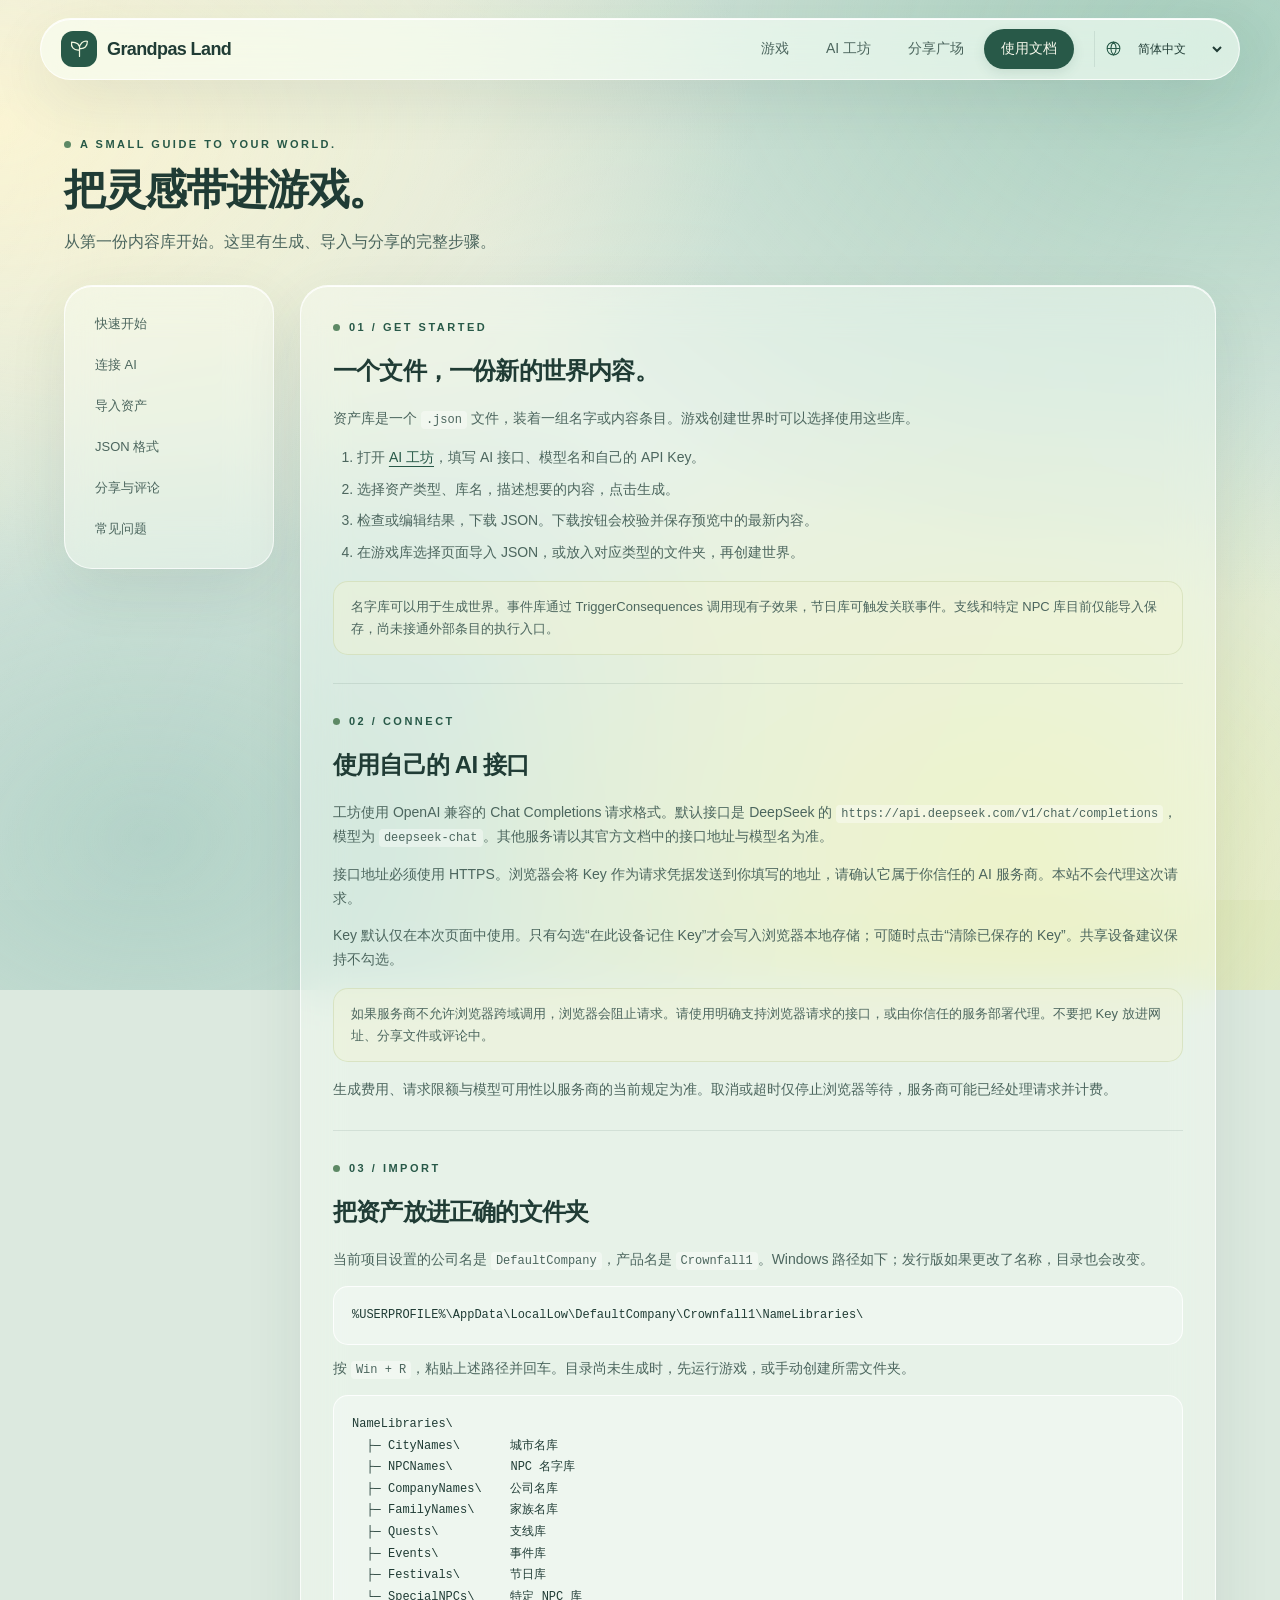
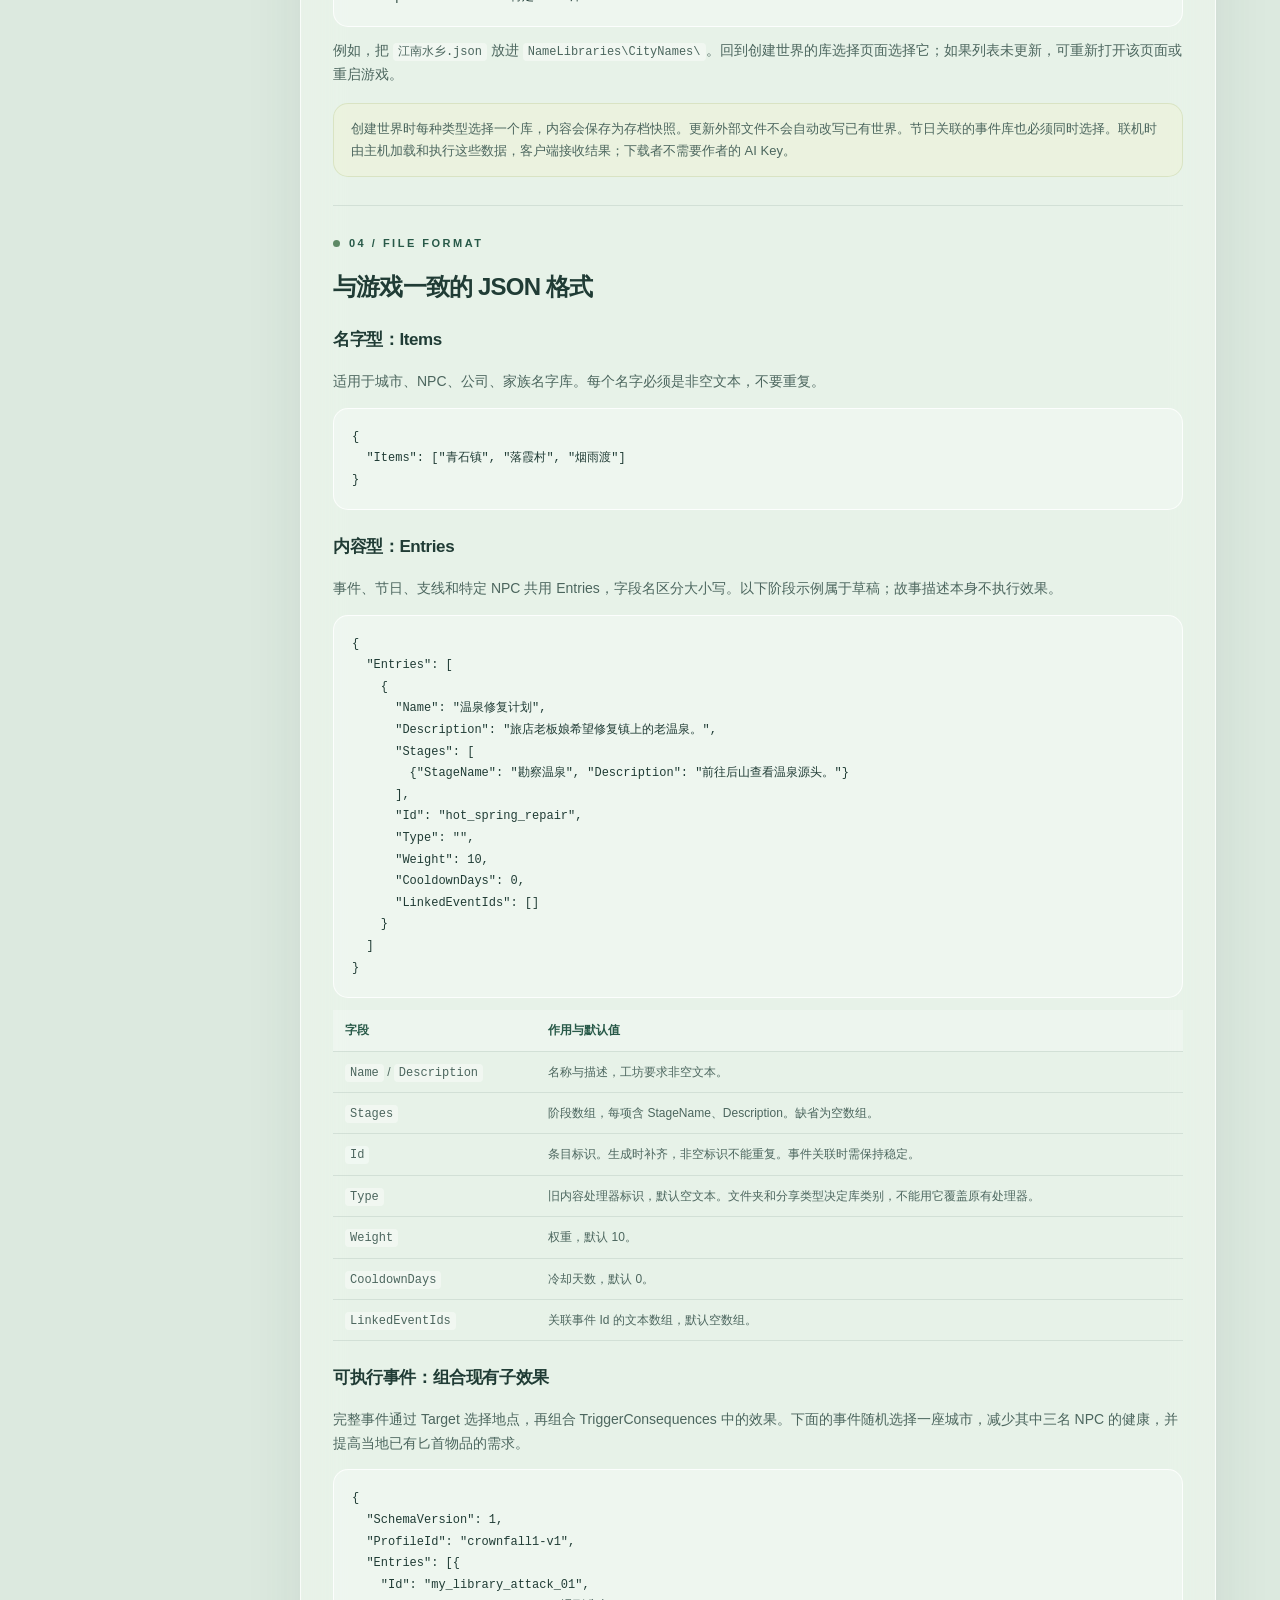
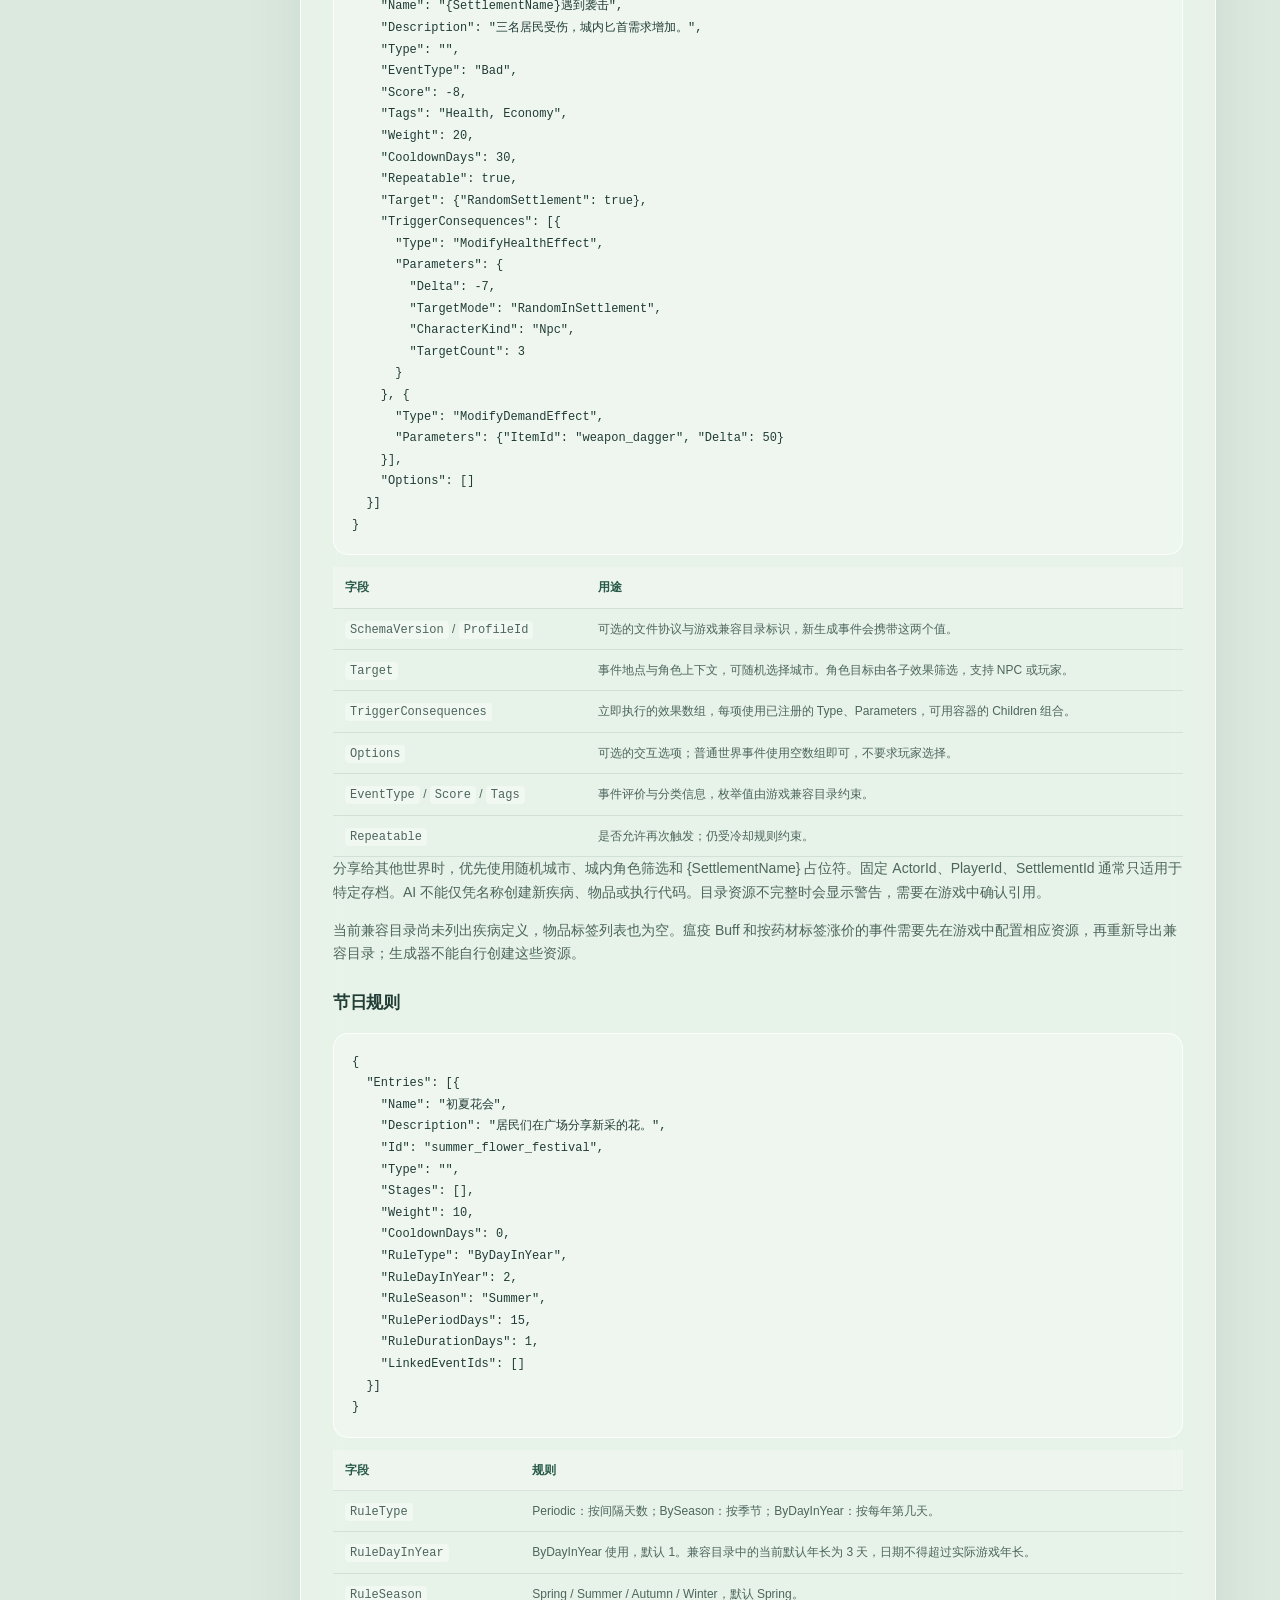
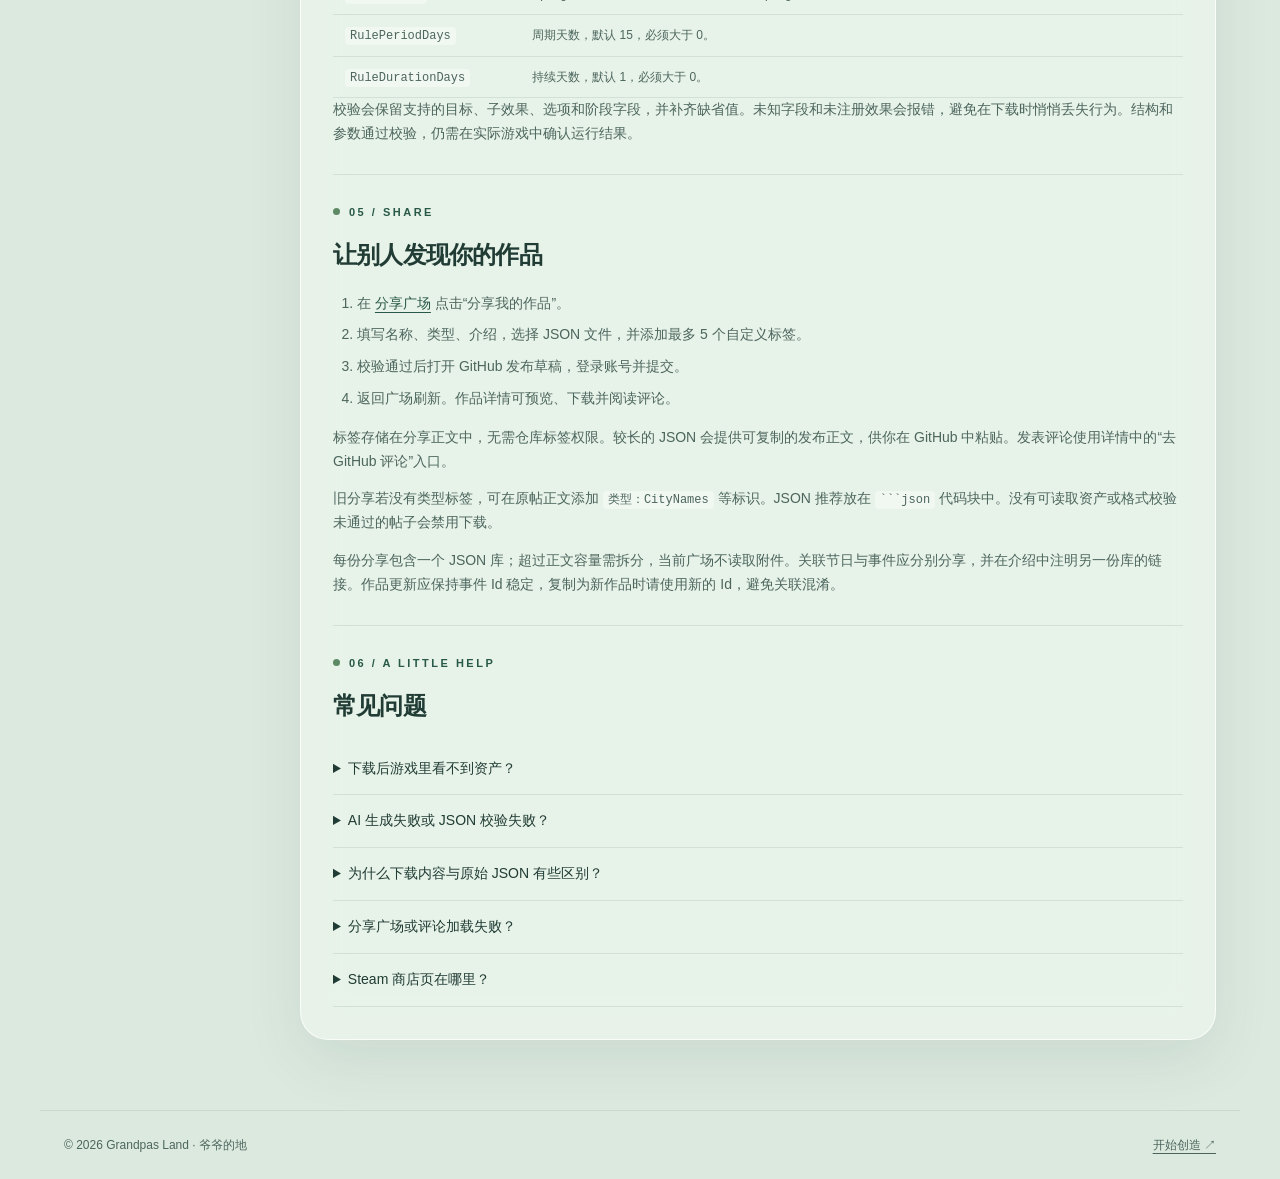
==== commit 9e0fa297: "Connect website-generated libraries to the game's existing event protocol Preserve nested consequenc" ====
--- a/docs.html
+++ b/docs.html
@@ -3,7 +3,7 @@
 <head><meta charset="UTF-8"><meta name="viewport" content="width=device-width, initial-scale=1"><meta name="description" content="Grandpas Land 内容库生成、导入、分享指南与 JSON 字段说明。"><meta name="theme-color" content="#dce9df"><title>使用文档 — Grandpas Land</title><link rel="icon" href="favicon.svg" type="image/svg+xml"><link rel="stylesheet" href="styles.css"><script src="i18n.js" defer></script></head>
 <body><a class="skip" href="#main">跳到主要内容</a><nav class="site-nav" aria-label="主导航"><a class="brand" href="index.html"><span class="brand-mark" aria-hidden="true"><svg viewBox="0 0 32 32" fill="none" stroke="currentColor" stroke-width="1.7" stroke-linecap="round" stroke-linejoin="round"><path d="M16 27V16M16 18C7 19 4 13 5 7c7 0 12 3 11 11ZM16 16C16 9 21 5 27 6c0 7-4 11-11 10Z"/></svg></span>Grandpas Land</a><div class="nav-links"><a href="index.html">游戏</a><a href="workshop.html">AI 工坊</a><a href="gallery.html">分享广场</a><a href="docs.html" aria-current="page">使用文档</a></div><label class="language-control" data-i18n-ignore><svg viewBox="0 0 24 24" aria-hidden="true" fill="none" stroke="currentColor" stroke-width="1.5"><circle cx="12" cy="12" r="9"/><path d="M3 12h18M12 3c5 5 5 13 0 18-5-5-5-13 0-18Z"/></svg><select id="siteLanguage" aria-label="Language / 语言"><option value="zh-CN">简体中文</option><option value="en">English</option></select></label></nav>
 <main class="container" id="main"><div class="page-heading"><div class="eyebrow">A small guide to your world.</div><h1>把灵感带进游戏。</h1><p class="lead">从第一份内容库开始。这里有生成、导入与分享的完整步骤。</p></div><div class="docs-layout"><aside class="docs-nav glass" aria-label="文档目录"><a href="#start">快速开始</a><a href="#api">连接 AI</a><a href="#import">导入资产</a><a href="#format">JSON 格式</a><a href="#share">分享与评论</a><a href="#faq">常见问题</a></aside><article class="docs-content glass">
-<section id="start"><div class="eyebrow">01 / Get started</div><h2>一个文件，一份新的世界内容。</h2><p>资产库是一个 <code>.json</code> 文件，装着一组名字或内容条目。游戏创建世界时可以选择使用这些库。</p><ol><li>打开 <a href="workshop.html">AI 工坊</a>，填写 AI 接口、模型名和自己的 API Key。</li><li>选择资产类型、库名，描述想要的内容，点击生成。</li><li>检查或编辑结果，下载 JSON。下载按钮会校验并保存预览中的最新内容。</li><li>放入对应类型的文件夹，再进入创建世界的内容选择页面。</li></ol><div class="callout">名字库与内容库可以被游戏读取，但描述中的奖励、对话行为或任务机制不会仅凭文字自动执行。实际效果取决于游戏当前实现的内容系统。</div></section>
+<section id="start"><div class="eyebrow">01 / Get started</div><h2>一个文件，一份新的世界内容。</h2><p>资产库是一个 <code>.json</code> 文件，装着一组名字或内容条目。游戏创建世界时可以选择使用这些库。</p><ol><li>打开 <a href="workshop.html">AI 工坊</a>，填写 AI 接口、模型名和自己的 API Key。</li><li>选择资产类型、库名，描述想要的内容，点击生成。</li><li>检查或编辑结果，下载 JSON。下载按钮会校验并保存预览中的最新内容。</li><li>在游戏库选择页面导入 JSON，或放入对应类型的文件夹，再创建世界。</li></ol><div class="callout">名字库可以用于生成世界。事件库通过 TriggerConsequences 调用现有子效果，节日库可触发关联事件。支线和特定 NPC 库目前仅能导入保存，尚未接通外部条目的执行入口。</div></section>
 <section id="api"><div class="eyebrow">02 / Connect</div><h2>使用自己的 AI 接口</h2><p>工坊使用 OpenAI 兼容的 Chat Completions 请求格式。默认接口是 DeepSeek 的 <code>https://api.deepseek.com/v1/chat/completions</code>，模型为 <code>deepseek-chat</code>。其他服务请以其官方文档中的接口地址与模型名为准。</p><p>接口地址必须使用 HTTPS。浏览器会将 Key 作为请求凭据发送到你填写的地址，请确认它属于你信任的 AI 服务商。本站不会代理这次请求。</p><p>Key 默认仅在本次页面中使用。只有勾选“在此设备记住 Key”才会写入浏览器本地存储；可随时点击“清除已保存的 Key”。共享设备建议保持不勾选。</p><div class="callout">如果服务商不允许浏览器跨域调用，浏览器会阻止请求。请使用明确支持浏览器请求的接口，或由你信任的服务部署代理。不要把 Key 放进网址、分享文件或评论中。</div><p>生成费用、请求限额与模型可用性以服务商的当前规定为准。取消或超时仅停止浏览器等待，服务商可能已经处理请求并计费。</p></section>
 <section id="import"><div class="eyebrow">03 / Import</div><h2>把资产放进正确的文件夹</h2><p>当前项目设置的公司名是 <code>DefaultCompany</code>，产品名是 <code>Crownfall1</code>。Windows 路径如下；发行版如果更改了名称，目录也会改变。</p><pre><code>%USERPROFILE%\AppData\LocalLow\DefaultCompany\Crownfall1\NameLibraries\</code></pre><p>按 <code>Win + R</code>，粘贴上述路径并回车。目录尚未生成时，先运行游戏，或手动创建所需文件夹。</p><pre><code>NameLibraries\
   ├─ CityNames\       城市名库
@@ -13,10 +13,10 @@
   ├─ Quests\          支线库
   ├─ Events\          事件库
   ├─ Festivals\       节日库
-  └─ SpecialNPCs\     特定 NPC 库</code></pre><p>例如，把 <code>江南水乡.json</code> 放进 <code>NameLibraries\CityNames\</code>。回到创建世界的库选择页面选择它；如果列表未更新，可重新打开该页面或重启游戏。</p><div class="callout">现有世界可能已经把选择的内容保存到存档快照中。修改外部文件不一定会改变已有存档；建议先在新世界中验证。</div></section>
+  └─ SpecialNPCs\     特定 NPC 库</code></pre><p>例如，把 <code>江南水乡.json</code> 放进 <code>NameLibraries\CityNames\</code>。回到创建世界的库选择页面选择它；如果列表未更新，可重新打开该页面或重启游戏。</p><div class="callout">创建世界时每种类型选择一个库，内容会保存为存档快照。更新外部文件不会自动改写已有世界。节日关联的事件库也必须同时选择。联机时由主机加载和执行这些数据，客户端接收结果；下载者不需要作者的 AI Key。</div></section>
 <section id="format"><div class="eyebrow">04 / File format</div><h2>与游戏一致的 JSON 格式</h2><h3>名字型：Items</h3><p>适用于城市、NPC、公司、家族名字库。每个名字必须是非空文本，不要重复。</p><pre><code>{
   "Items": ["青石镇", "落霞村", "烟雨渡"]
-}</code></pre><h3>内容型：Entries</h3><p>适用于支线、事件、节日、特定 NPC 库。字段名区分大小写。</p><pre><code>{
+}</code></pre><h3>内容型：Entries</h3><p>事件、节日、支线和特定 NPC 共用 Entries，字段名区分大小写。以下阶段示例属于草稿；故事描述本身不执行效果。</p><pre><code>{
   "Entries": [
     {
       "Name": "温泉修复计划",
@@ -25,29 +25,59 @@
         {"StageName": "勘察温泉", "Description": "前往后山查看温泉源头。"}
       ],
       "Id": "hot_spring_repair",
-      "Type": "Quests",
+      "Type": "",
       "Weight": 10,
       "CooldownDays": 0,
       "LinkedEventIds": []
     }
   ]
-}</code></pre><div class="table-wrap"><table><thead><tr><th>字段</th><th>作用与默认值</th></tr></thead><tbody><tr><td><code>Name</code> / <code>Description</code></td><td>名称与描述，工坊要求非空文本。</td></tr><tr><td><code>Stages</code></td><td>阶段数组，每项含 StageName、Description。缺省为空数组。</td></tr><tr><td><code>Id</code></td><td>条目标识。生成时补齐，非空标识不能重复。事件关联时需保持稳定。</td></tr><tr><td><code>Type</code></td><td>类型标识，例如 Quests、Events。实际运行行为由游戏决定。</td></tr><tr><td><code>Weight</code></td><td>权重，默认 10。</td></tr><tr><td><code>CooldownDays</code></td><td>冷却天数，默认 0。</td></tr><tr><td><code>LinkedEventIds</code></td><td>关联事件 Id 的文本数组，默认空数组。</td></tr></tbody></table></div><h3>节日规则</h3><pre><code>{
+}</code></pre><div class="table-wrap"><table><thead><tr><th>字段</th><th>作用与默认值</th></tr></thead><tbody><tr><td><code>Name</code> / <code>Description</code></td><td>名称与描述，工坊要求非空文本。</td></tr><tr><td><code>Stages</code></td><td>阶段数组，每项含 StageName、Description。缺省为空数组。</td></tr><tr><td><code>Id</code></td><td>条目标识。生成时补齐，非空标识不能重复。事件关联时需保持稳定。</td></tr><tr><td><code>Type</code></td><td>旧内容处理器标识，默认空文本。文件夹和分享类型决定库类别，不能用它覆盖原有处理器。</td></tr><tr><td><code>Weight</code></td><td>权重，默认 10。</td></tr><tr><td><code>CooldownDays</code></td><td>冷却天数，默认 0。</td></tr><tr><td><code>LinkedEventIds</code></td><td>关联事件 Id 的文本数组，默认空数组。</td></tr></tbody></table></div><h3>可执行事件：组合现有子效果</h3><p>完整事件通过 Target 选择地点，再组合 TriggerConsequences 中的效果。下面的事件随机选择一座城市，减少其中三名 NPC 的健康，并提高当地已有匕首物品的需求。</p><pre><code>{
+  "SchemaVersion": 1,
+  "ProfileId": "crownfall1-v1",
+  "Entries": [{
+    "Id": "my_library_attack_01",
+    "Name": "{SettlementName}遇到袭击",
+    "Description": "三名居民受伤，城内匕首需求增加。",
+    "Type": "",
+    "EventType": "Bad",
+    "Score": -8,
+    "Tags": "Health, Economy",
+    "Weight": 20,
+    "CooldownDays": 30,
+    "Repeatable": true,
+    "Target": {"RandomSettlement": true},
+    "TriggerConsequences": [{
+      "Type": "ModifyHealthEffect",
+      "Parameters": {
+        "Delta": -7,
+        "TargetMode": "RandomInSettlement",
+        "CharacterKind": "Npc",
+        "TargetCount": 3
+      }
+    }, {
+      "Type": "ModifyDemandEffect",
+      "Parameters": {"ItemId": "weapon_dagger", "Delta": 50}
+    }],
+    "Options": []
+  }]
+}</code></pre><div class="table-wrap"><table><thead><tr><th>字段</th><th>用途</th></tr></thead><tbody><tr><td><code>SchemaVersion</code> / <code>ProfileId</code></td><td>可选的文件协议与游戏兼容目录标识，新生成事件会携带这两个值。</td></tr><tr><td><code>Target</code></td><td>事件地点与角色上下文，可随机选择城市。角色目标由各子效果筛选，支持 NPC 或玩家。</td></tr><tr><td><code>TriggerConsequences</code></td><td>立即执行的效果数组，每项使用已注册的 Type、Parameters，可用容器的 Children 组合。</td></tr><tr><td><code>Options</code></td><td>可选的交互选项；普通世界事件使用空数组即可，不要求玩家选择。</td></tr><tr><td><code>EventType</code> / <code>Score</code> / <code>Tags</code></td><td>事件评价与分类信息，枚举值由游戏兼容目录约束。</td></tr><tr><td><code>Repeatable</code></td><td>是否允许再次触发；仍受冷却规则约束。</td></tr></tbody></table></div><p>分享给其他世界时，优先使用随机城市、城内角色筛选和 {SettlementName} 占位符。固定 ActorId、PlayerId、SettlementId 通常只适用于特定存档。AI 不能仅凭名称创建新疾病、物品或执行代码。目录资源不完整时会显示警告，需要在游戏中确认引用。</p>
+<p>当前兼容目录尚未列出疾病定义，物品标签列表也为空。瘟疫 Buff 和按药材标签涨价的事件需要先在游戏中配置相应资源，再重新导出兼容目录；生成器不能自行创建这些资源。</p><h3>节日规则</h3><pre><code>{
   "Entries": [{
     "Name": "初夏花会",
     "Description": "居民们在广场分享新采的花。",
     "Id": "summer_flower_festival",
-    "Type": "Festivals",
+    "Type": "",
     "Stages": [],
     "Weight": 10,
     "CooldownDays": 0,
     "RuleType": "ByDayInYear",
-    "RuleDayInYear": 30,
+    "RuleDayInYear": 2,
     "RuleSeason": "Summer",
     "RulePeriodDays": 15,
     "RuleDurationDays": 1,
     "LinkedEventIds": []
   }]
-}</code></pre><div class="table-wrap"><table><thead><tr><th>字段</th><th>规则</th></tr></thead><tbody><tr><td><code>RuleType</code></td><td>Periodic：按间隔天数；BySeason：按季节；ByDayInYear：按每年第几天。</td></tr><tr><td><code>RuleDayInYear</code></td><td>ByDayInYear 使用，默认 1。工坊输入范围 1–365，请依据游戏实际年长设置。</td></tr><tr><td><code>RuleSeason</code></td><td>Spring / Summer / Autumn / Winter，默认 Spring。</td></tr><tr><td><code>RulePeriodDays</code></td><td>周期天数，默认 15，必须大于 0。</td></tr><tr><td><code>RuleDurationDays</code></td><td>持续天数，默认 1，必须大于 0。</td></tr></tbody></table></div><p>工坊会补齐游戏支持的缺省字段，下载时保留这些字段。未被游戏读取的额外字段不会保留在下载文件中。</p></section>
-<section id="share"><div class="eyebrow">05 / Share</div><h2>让别人发现你的作品</h2><ol><li>在 <a href="gallery.html">分享广场</a> 点击“分享我的作品”。</li><li>填写名称、类型、介绍，选择 JSON 文件，并添加最多 5 个自定义标签。</li><li>校验通过后打开 GitHub 发布草稿，登录账号并提交。</li><li>返回广场刷新。作品详情可预览、下载并阅读评论。</li></ol><p>标签存储在分享正文中，无需仓库标签权限。较长的 JSON 会提供可复制的发布正文，供你在 GitHub 中粘贴。发表评论使用详情中的“去 GitHub 评论”入口。</p><p>旧分享若没有类型标签，可在原帖正文添加 <code>类型：CityNames</code> 等标识。JSON 推荐放在 <code>```json</code> 代码块中。没有可读取资产或格式校验未通过的帖子会禁用下载。</p></section>
-<section id="faq" class="faq"><div class="eyebrow">06 / A little help</div><h2>常见问题</h2><details><summary>下载后游戏里看不到资产？</summary><p>确认后缀为 .json、子文件夹类型正确、内容使用 Items 或 Entries 对应结构，再重新打开库选择页面。当前目录名称与发行版可能不同。</p></details><details><summary>AI 生成失败或 JSON 校验失败？</summary><p>AI 不保证总能返回正确结构。检查具体错误提示，减少条目数、简化提示词后重试。预览中的手动编辑也必须保持合法 JSON。</p></details><details><summary>为什么下载内容与原始 JSON 有些区别？</summary><p>下载会校验、规范化空白并补齐游戏缺省字段，只保留游戏支持的字段。文件中预览的名称、描述与阶段内容会保留。</p></details><details><summary>分享广场或评论加载失败？</summary><p>浏览器需要访问 GitHub API。网络限制或 GitHub 的未登录请求额度都可能导致失败，可稍后重试或打开 GitHub 原帖查看。</p></details><details><summary>Steam 商店页在哪里？</summary><p>目前还没有配置正式 Steam 商店链接。商店上线后，官网会提供直达入口。</p></details></section>
+}</code></pre><div class="table-wrap"><table><thead><tr><th>字段</th><th>规则</th></tr></thead><tbody><tr><td><code>RuleType</code></td><td>Periodic：按间隔天数；BySeason：按季节；ByDayInYear：按每年第几天。</td></tr><tr><td><code>RuleDayInYear</code></td><td>ByDayInYear 使用，默认 1。兼容目录中的当前默认年长为 3 天，日期不得超过实际游戏年长。</td></tr><tr><td><code>RuleSeason</code></td><td>Spring / Summer / Autumn / Winter，默认 Spring。</td></tr><tr><td><code>RulePeriodDays</code></td><td>周期天数，默认 15，必须大于 0。</td></tr><tr><td><code>RuleDurationDays</code></td><td>持续天数，默认 1，必须大于 0。</td></tr></tbody></table></div><p>校验会保留支持的目标、子效果、选项和阶段字段，并补齐缺省值。未知字段和未注册效果会报错，避免在下载时悄悄丢失行为。结构和参数通过校验，仍需在实际游戏中确认运行结果。</p></section>
+<section id="share"><div class="eyebrow">05 / Share</div><h2>让别人发现你的作品</h2><ol><li>在 <a href="gallery.html">分享广场</a> 点击“分享我的作品”。</li><li>填写名称、类型、介绍，选择 JSON 文件，并添加最多 5 个自定义标签。</li><li>校验通过后打开 GitHub 发布草稿，登录账号并提交。</li><li>返回广场刷新。作品详情可预览、下载并阅读评论。</li></ol><p>标签存储在分享正文中，无需仓库标签权限。较长的 JSON 会提供可复制的发布正文，供你在 GitHub 中粘贴。发表评论使用详情中的“去 GitHub 评论”入口。</p><p>旧分享若没有类型标签，可在原帖正文添加 <code>类型：CityNames</code> 等标识。JSON 推荐放在 <code>```json</code> 代码块中。没有可读取资产或格式校验未通过的帖子会禁用下载。</p><p>每份分享包含一个 JSON 库；超过正文容量需拆分，当前广场不读取附件。关联节日与事件应分别分享，并在介绍中注明另一份库的链接。作品更新应保持事件 Id 稳定，复制为新作品时请使用新的 Id，避免关联混淆。</p></section>
+<section id="faq" class="faq"><div class="eyebrow">06 / A little help</div><h2>常见问题</h2><details><summary>下载后游戏里看不到资产？</summary><p>确认后缀为 .json、子文件夹类型正确、内容使用 Items 或 Entries 对应结构，再重新打开库选择页面。当前目录名称与发行版可能不同。</p></details><details><summary>AI 生成失败或 JSON 校验失败？</summary><p>AI 不保证总能返回正确结构。检查具体错误提示，减少条目数、简化提示词后重试。预览中的手动编辑也必须保持合法 JSON。</p></details><details><summary>为什么下载内容与原始 JSON 有些区别？</summary><p>下载会规范化空白并补齐缺省值，保留预览中支持的名字、描述、阶段、目标和子效果。未知字段会报错，不会静默删除。</p></details><details><summary>分享广场或评论加载失败？</summary><p>浏览器需要访问 GitHub API。网络限制或 GitHub 的未登录请求额度都可能导致失败，可稍后重试或打开 GitHub 原帖查看。</p></details><details><summary>Steam 商店页在哪里？</summary><p>目前还没有配置正式 Steam 商店链接。商店上线后，官网会提供直达入口。</p></details></section>
 </article></div></main><footer class="site-footer"><span>© 2026 Grandpas Land · 爷爷的地</span><a href="workshop.html">开始创造 ↗</a></footer></body></html>
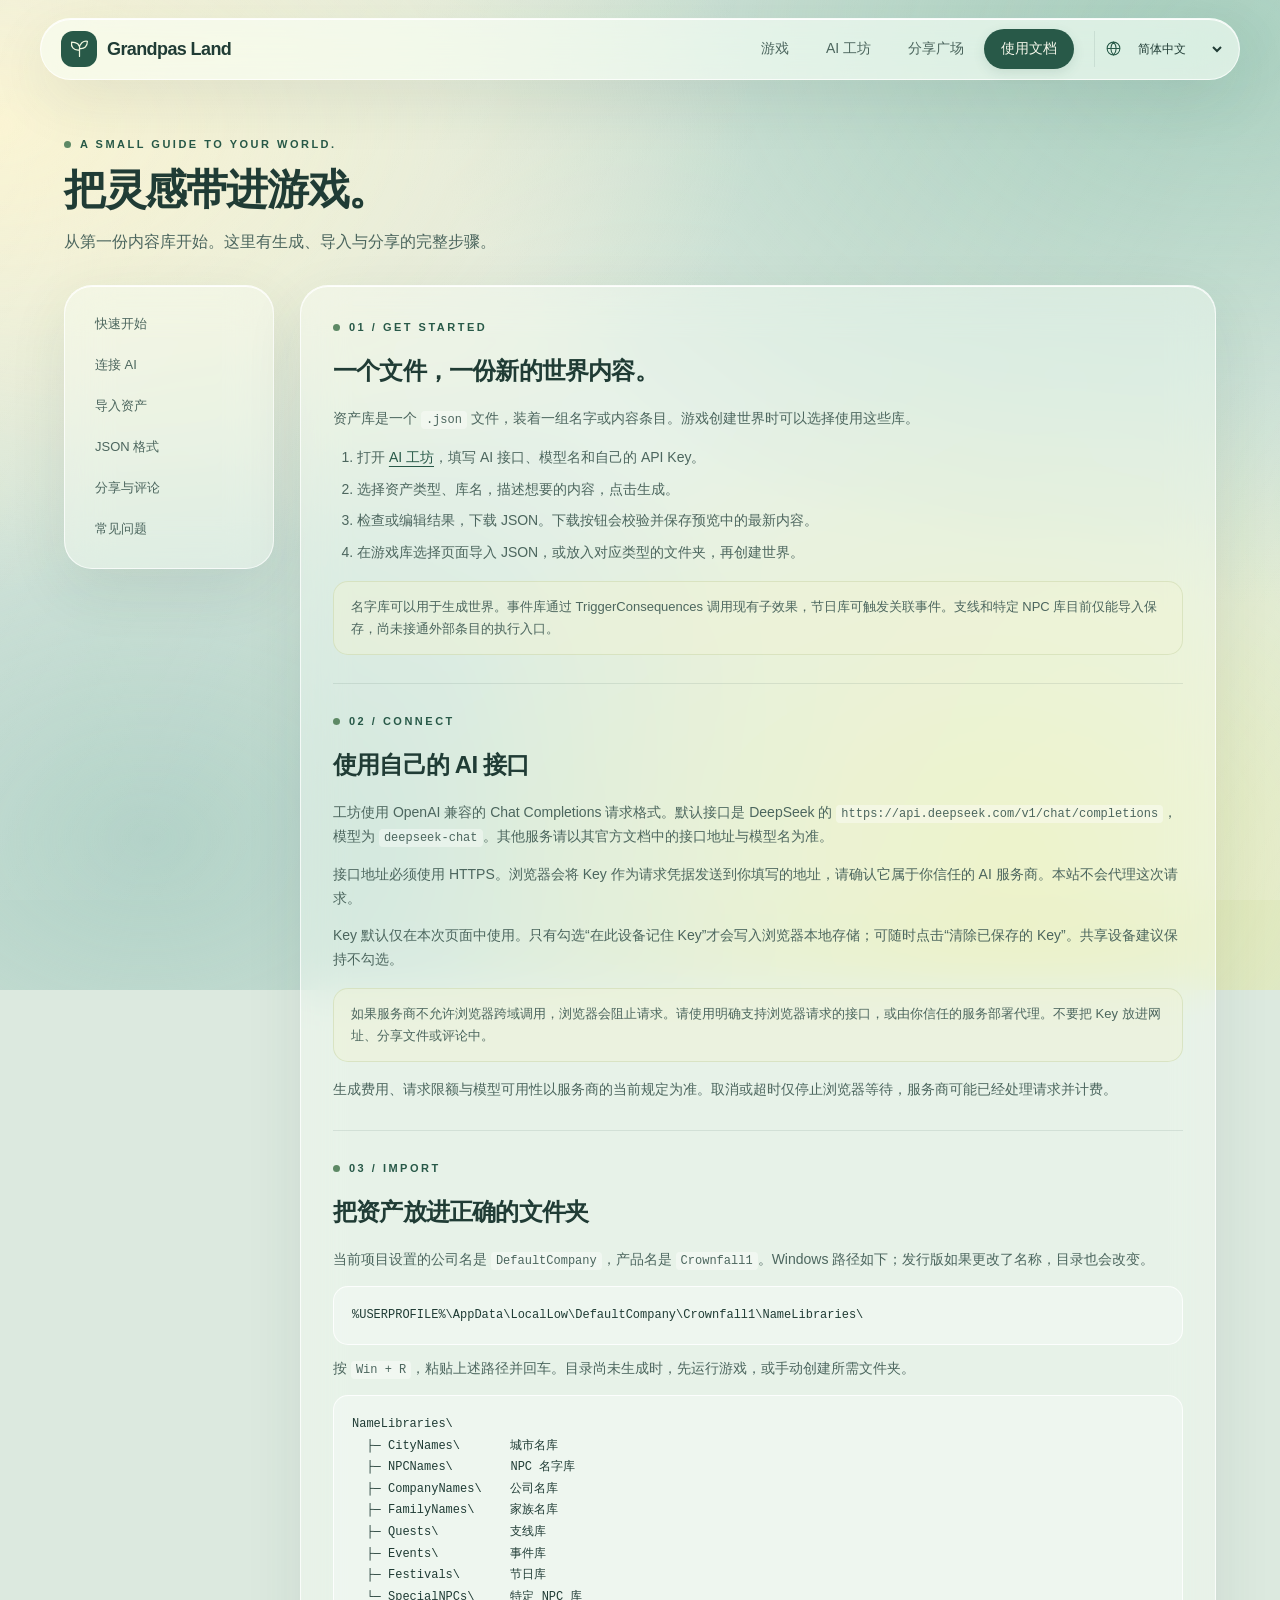
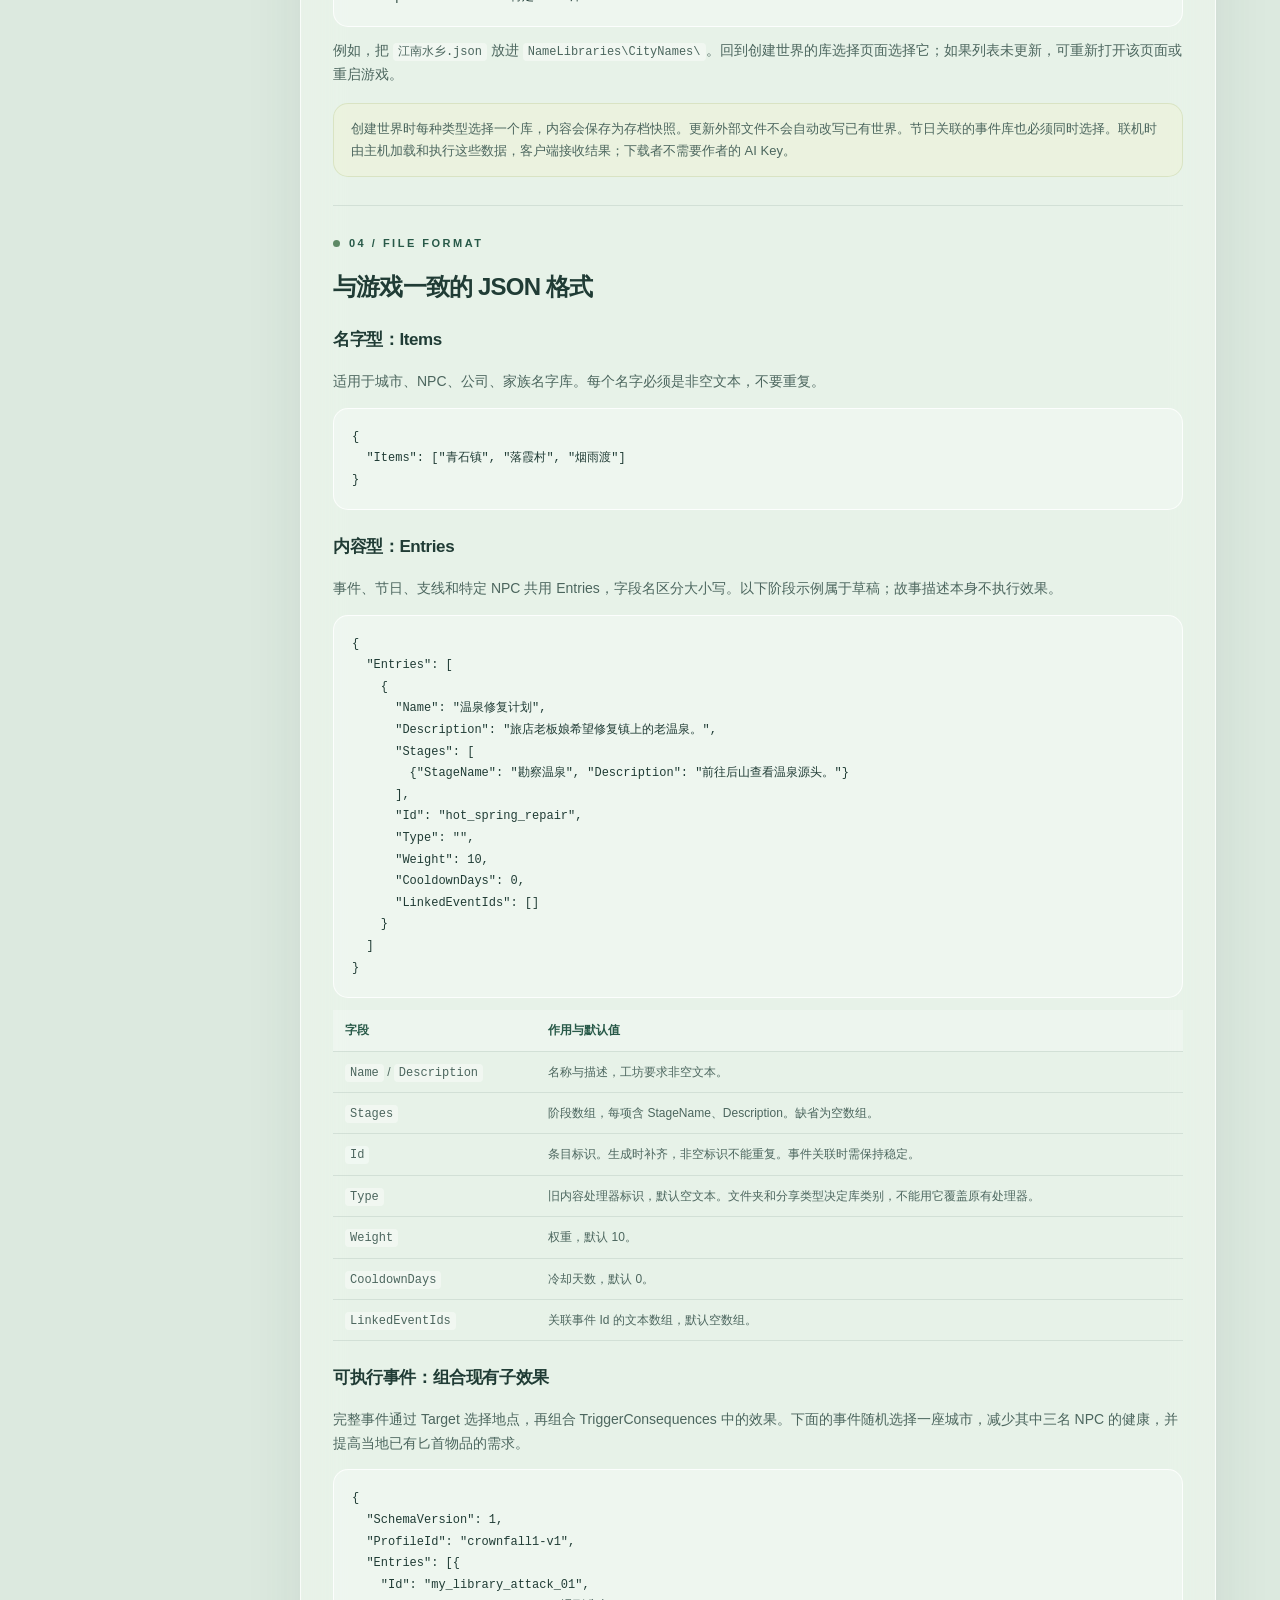
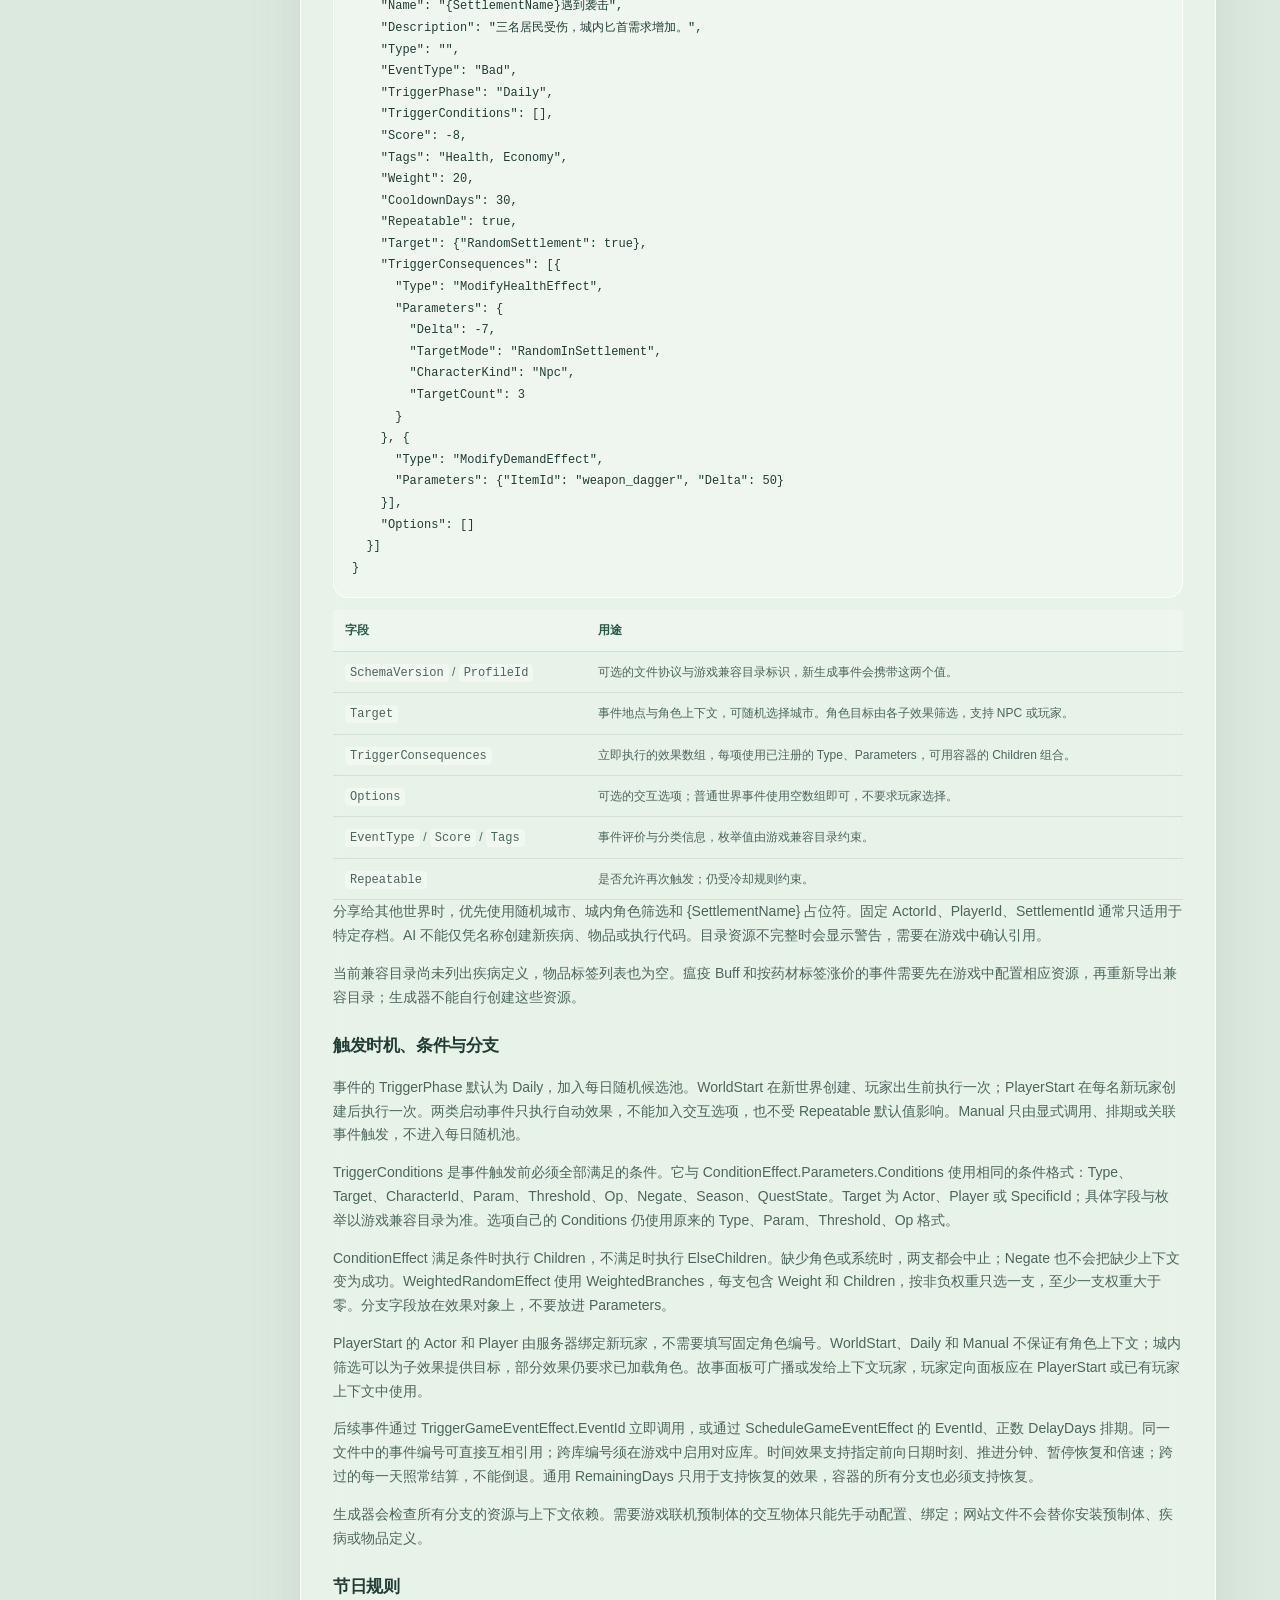
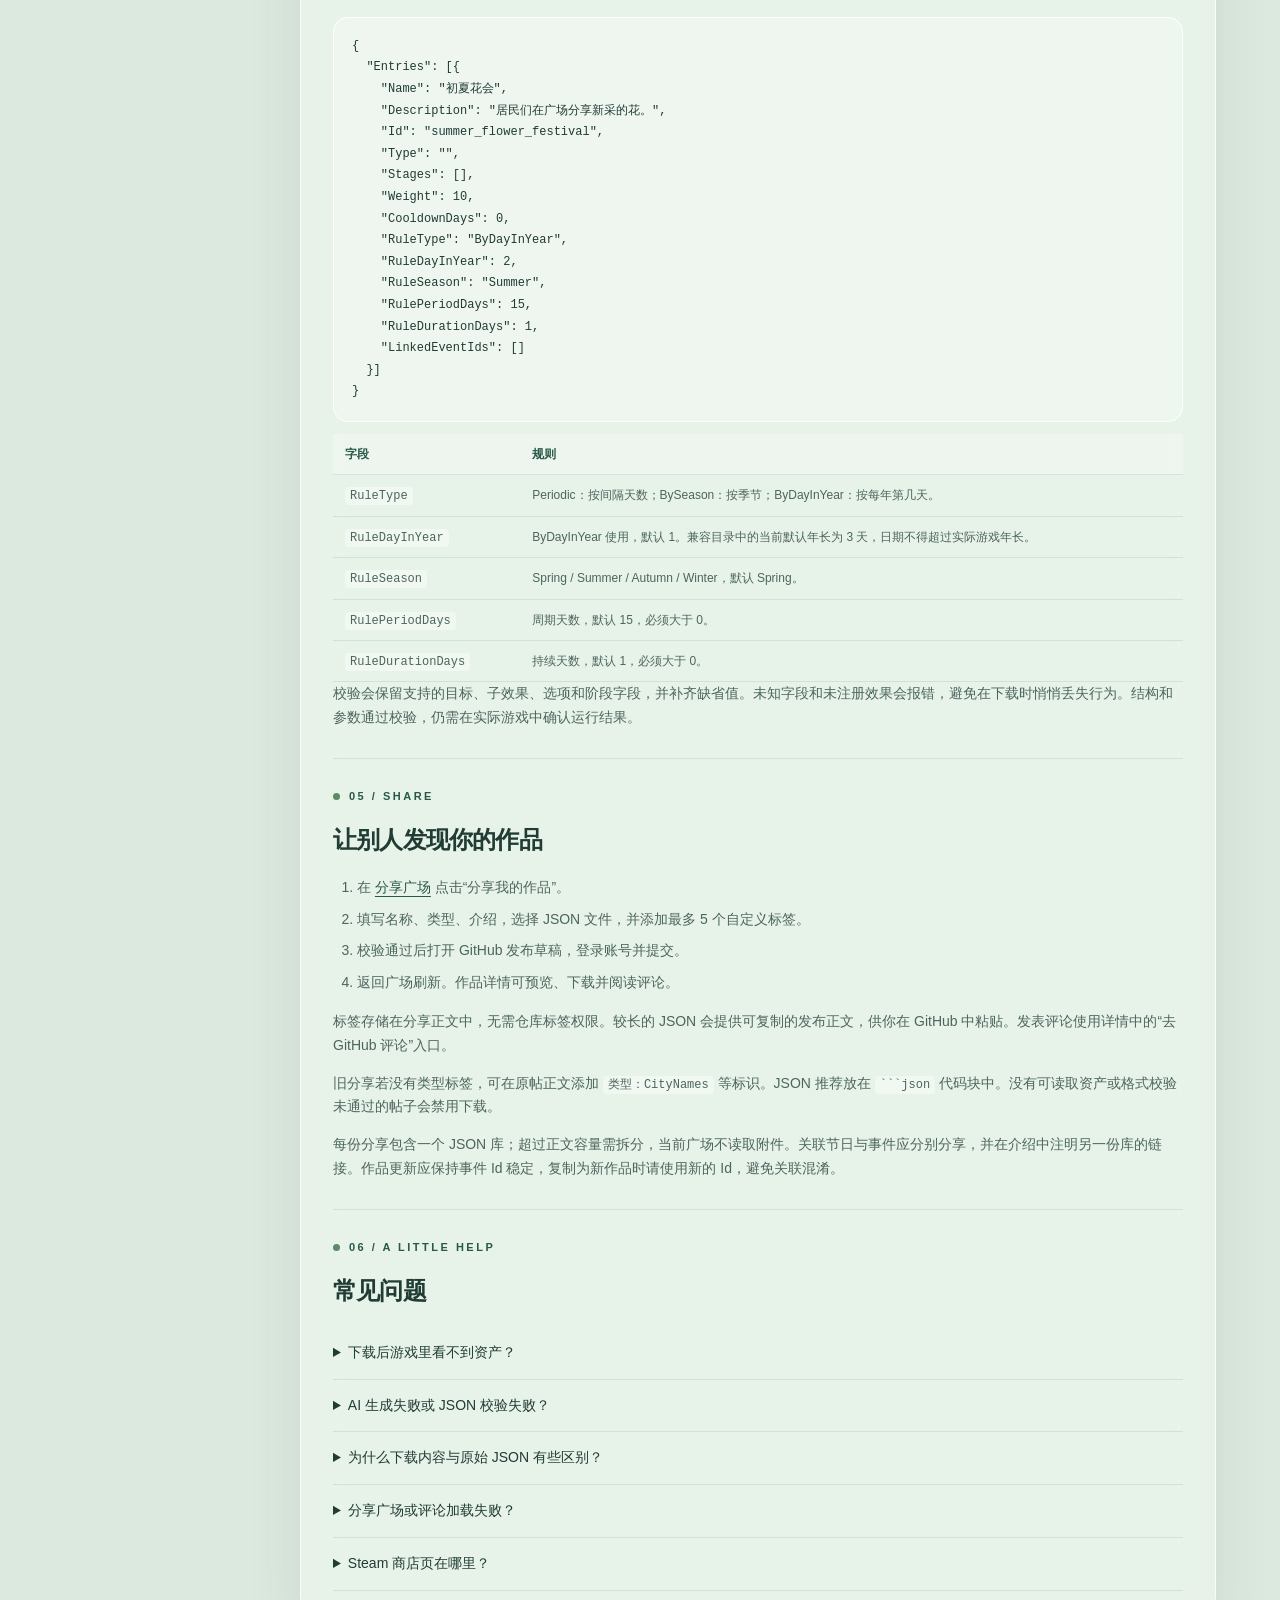
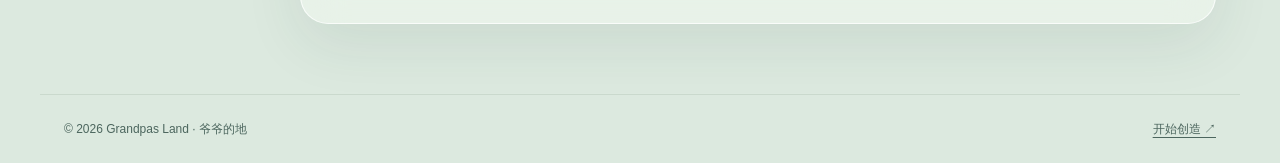
==== commit 923a426a: "Support startup events, conditions, branches and world controls" ====
--- a/docs.html
+++ b/docs.html
@@ -40,6 +40,8 @@
     "Description": "三名居民受伤，城内匕首需求增加。",
     "Type": "",
     "EventType": "Bad",
+    "TriggerPhase": "Daily",
+    "TriggerConditions": [],
     "Score": -8,
     "Tags": "Health, Economy",
     "Weight": 20,
@@ -61,7 +63,7 @@
     "Options": []
   }]
 }</code></pre><div class="table-wrap"><table><thead><tr><th>字段</th><th>用途</th></tr></thead><tbody><tr><td><code>SchemaVersion</code> / <code>ProfileId</code></td><td>可选的文件协议与游戏兼容目录标识，新生成事件会携带这两个值。</td></tr><tr><td><code>Target</code></td><td>事件地点与角色上下文，可随机选择城市。角色目标由各子效果筛选，支持 NPC 或玩家。</td></tr><tr><td><code>TriggerConsequences</code></td><td>立即执行的效果数组，每项使用已注册的 Type、Parameters，可用容器的 Children 组合。</td></tr><tr><td><code>Options</code></td><td>可选的交互选项；普通世界事件使用空数组即可，不要求玩家选择。</td></tr><tr><td><code>EventType</code> / <code>Score</code> / <code>Tags</code></td><td>事件评价与分类信息，枚举值由游戏兼容目录约束。</td></tr><tr><td><code>Repeatable</code></td><td>是否允许再次触发；仍受冷却规则约束。</td></tr></tbody></table></div><p>分享给其他世界时，优先使用随机城市、城内角色筛选和 {SettlementName} 占位符。固定 ActorId、PlayerId、SettlementId 通常只适用于特定存档。AI 不能仅凭名称创建新疾病、物品或执行代码。目录资源不完整时会显示警告，需要在游戏中确认引用。</p>
-<p>当前兼容目录尚未列出疾病定义，物品标签列表也为空。瘟疫 Buff 和按药材标签涨价的事件需要先在游戏中配置相应资源，再重新导出兼容目录；生成器不能自行创建这些资源。</p><h3>节日规则</h3><pre><code>{
+<p>当前兼容目录尚未列出疾病定义，物品标签列表也为空。瘟疫 Buff 和按药材标签涨价的事件需要先在游戏中配置相应资源，再重新导出兼容目录；生成器不能自行创建这些资源。</p><h3>触发时机、条件与分支</h3><p>事件的 TriggerPhase 默认为 Daily，加入每日随机候选池。WorldStart 在新世界创建、玩家出生前执行一次；PlayerStart 在每名新玩家创建后执行一次。两类启动事件只执行自动效果，不能加入交互选项，也不受 Repeatable 默认值影响。Manual 只由显式调用、排期或关联事件触发，不进入每日随机池。</p><p>TriggerConditions 是事件触发前必须全部满足的条件。它与 ConditionEffect.Parameters.Conditions 使用相同的条件格式：Type、Target、CharacterId、Param、Threshold、Op、Negate、Season、QuestState。Target 为 Actor、Player 或 SpecificId；具体字段与枚举以游戏兼容目录为准。选项自己的 Conditions 仍使用原来的 Type、Param、Threshold、Op 格式。</p><p>ConditionEffect 满足条件时执行 Children，不满足时执行 ElseChildren。缺少角色或系统时，两支都会中止；Negate 也不会把缺少上下文变为成功。WeightedRandomEffect 使用 WeightedBranches，每支包含 Weight 和 Children，按非负权重只选一支，至少一支权重大于零。分支字段放在效果对象上，不要放进 Parameters。</p><p>PlayerStart 的 Actor 和 Player 由服务器绑定新玩家，不需要填写固定角色编号。WorldStart、Daily 和 Manual 不保证有角色上下文；城内筛选可以为子效果提供目标，部分效果仍要求已加载角色。故事面板可广播或发给上下文玩家，玩家定向面板应在 PlayerStart 或已有玩家上下文中使用。</p><p>后续事件通过 TriggerGameEventEffect.EventId 立即调用，或通过 ScheduleGameEventEffect 的 EventId、正数 DelayDays 排期。同一文件中的事件编号可直接互相引用；跨库编号须在游戏中启用对应库。时间效果支持指定前向日期时刻、推进分钟、暂停恢复和倍速；跨过的每一天照常结算，不能倒退。通用 RemainingDays 只用于支持恢复的效果，容器的所有分支也必须支持恢复。</p><p>生成器会检查所有分支的资源与上下文依赖。需要游戏联机预制体的交互物体只能先手动配置、绑定；网站文件不会替你安装预制体、疾病或物品定义。</p><h3>节日规则</h3><pre><code>{
   "Entries": [{
     "Name": "初夏花会",
     "Description": "居民们在广场分享新采的花。",
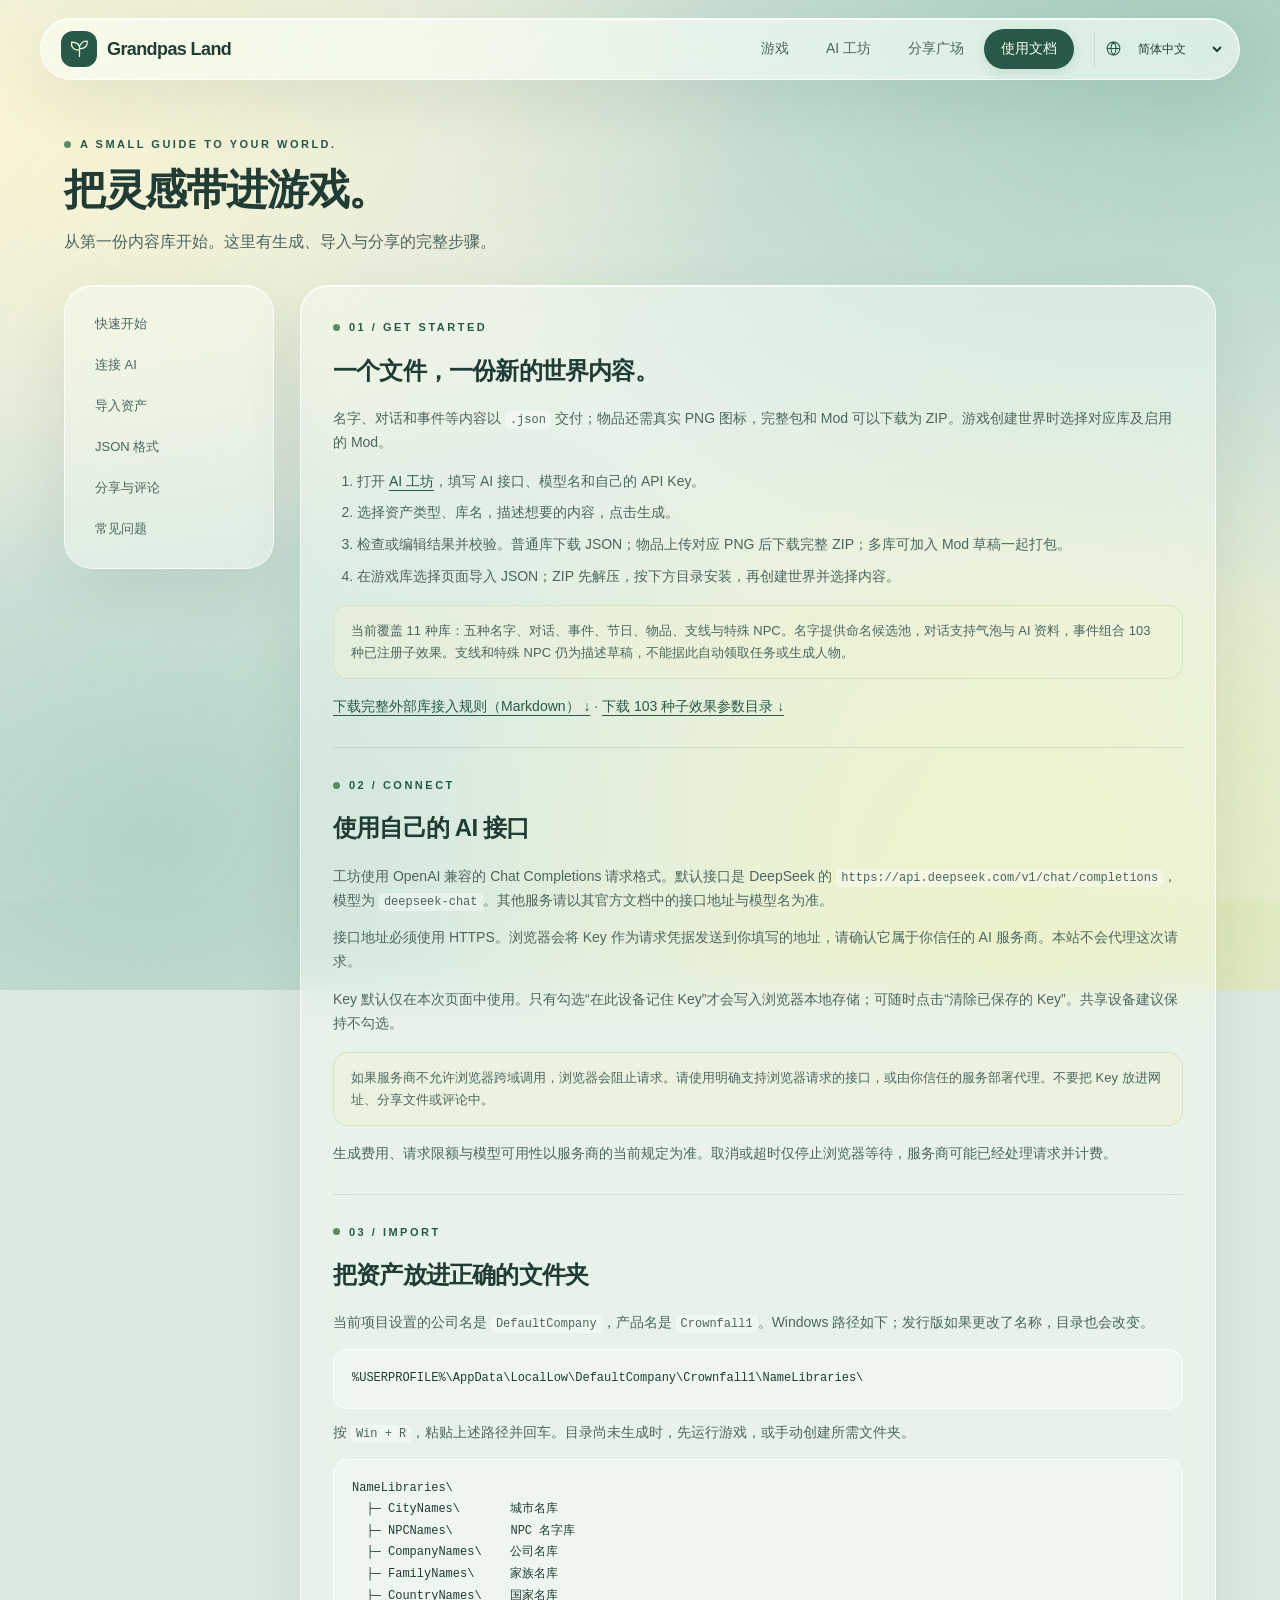
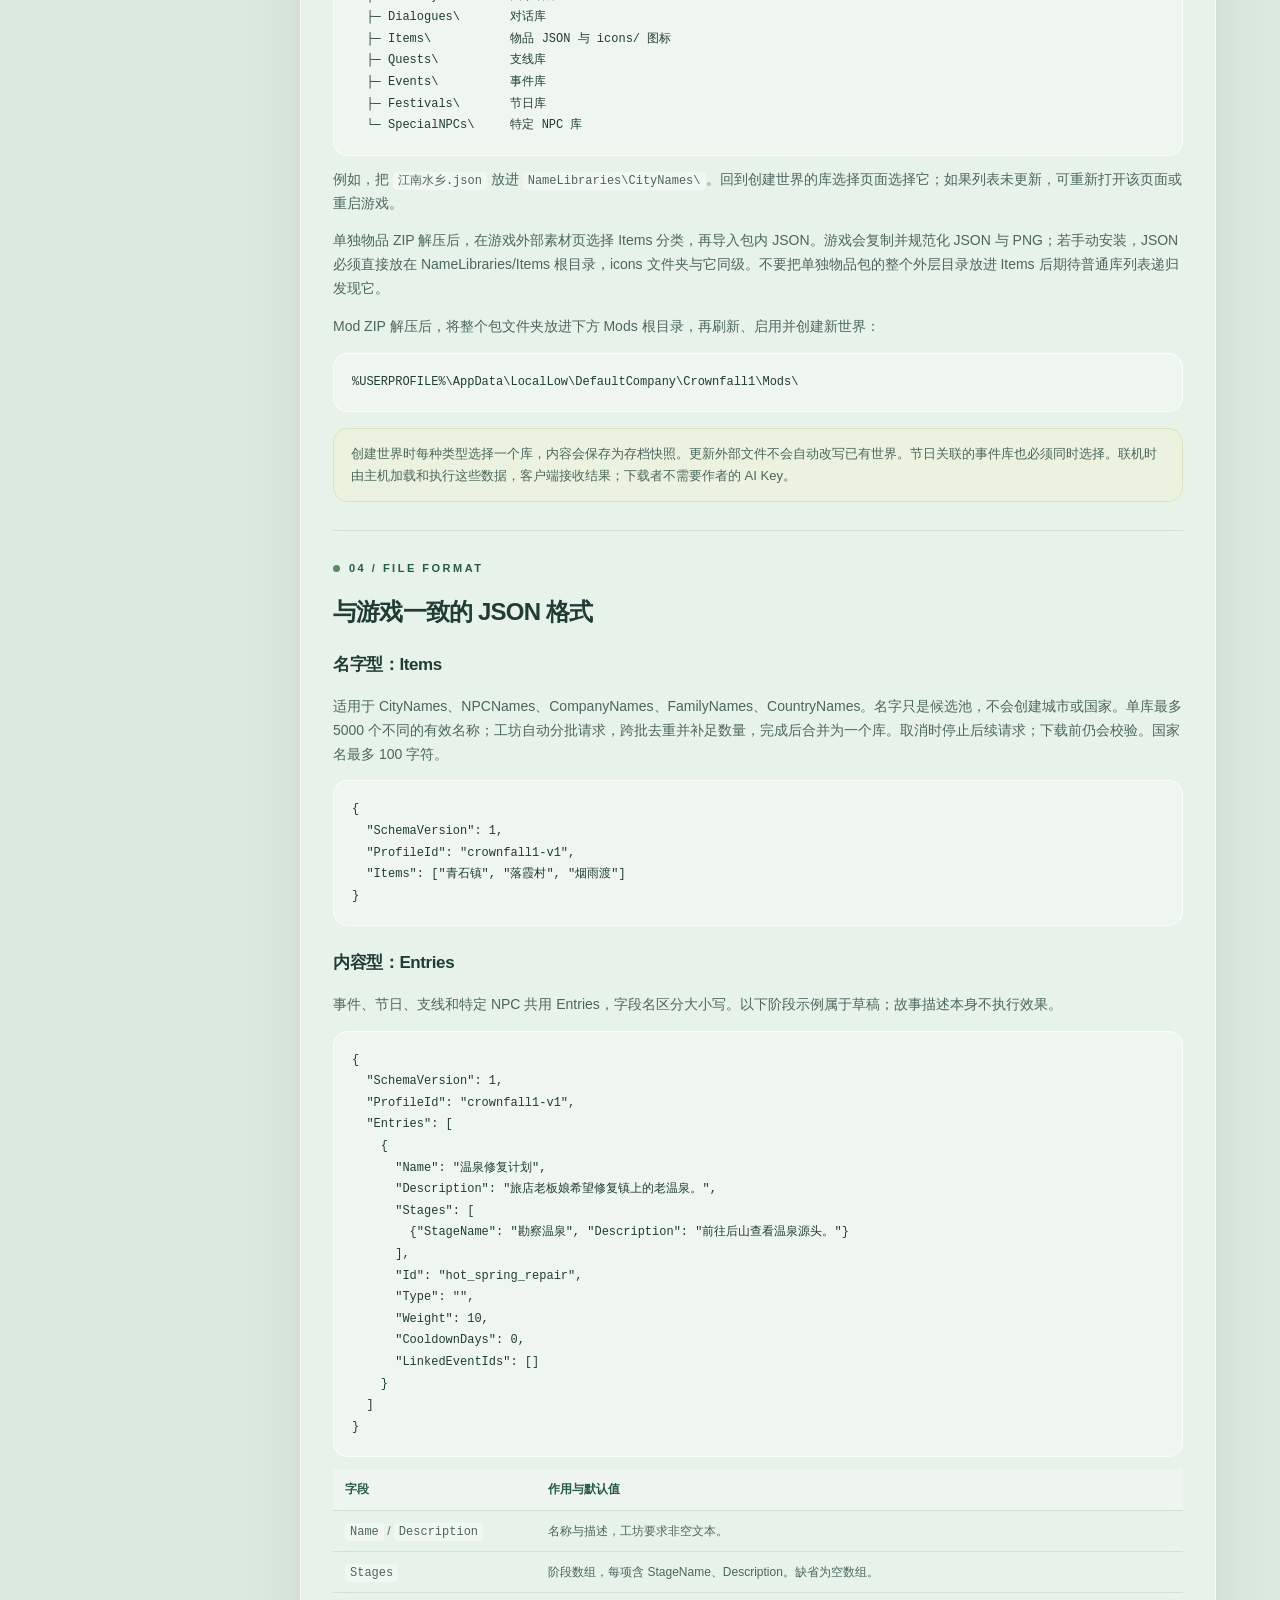
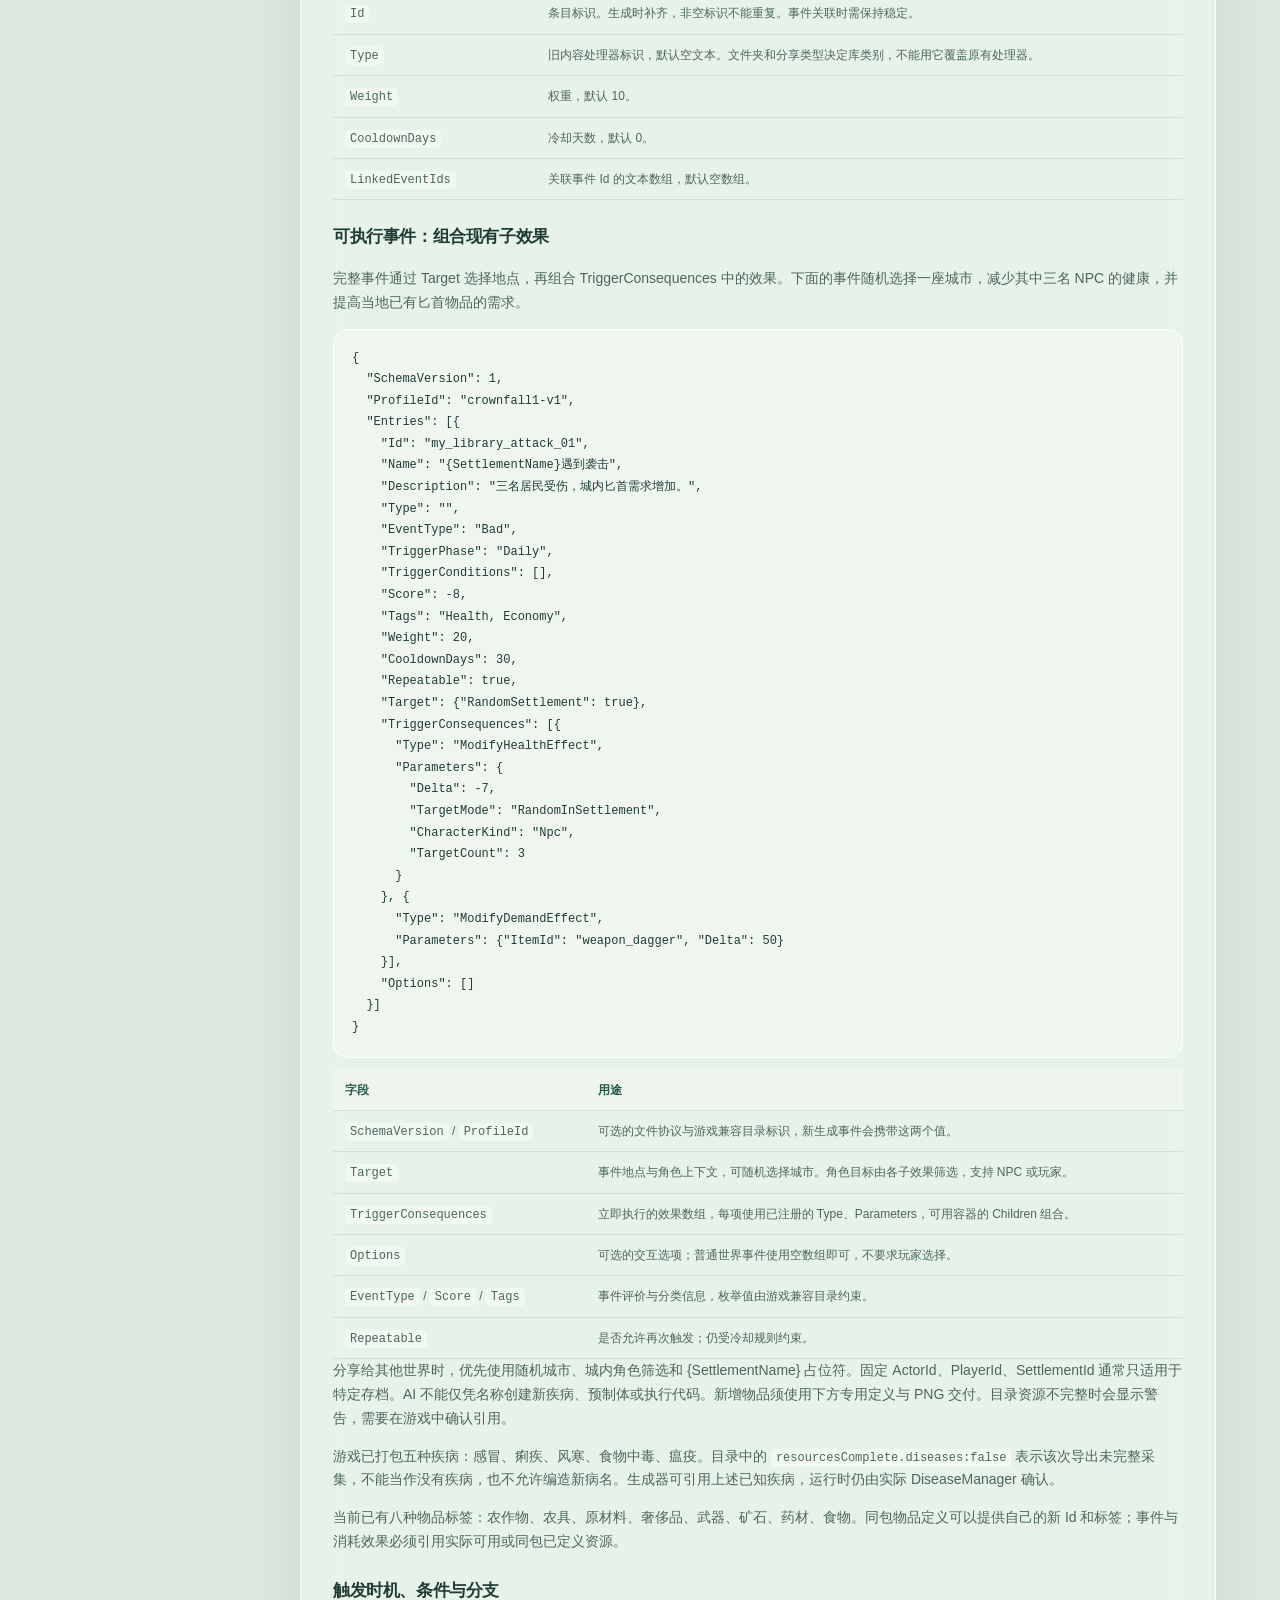
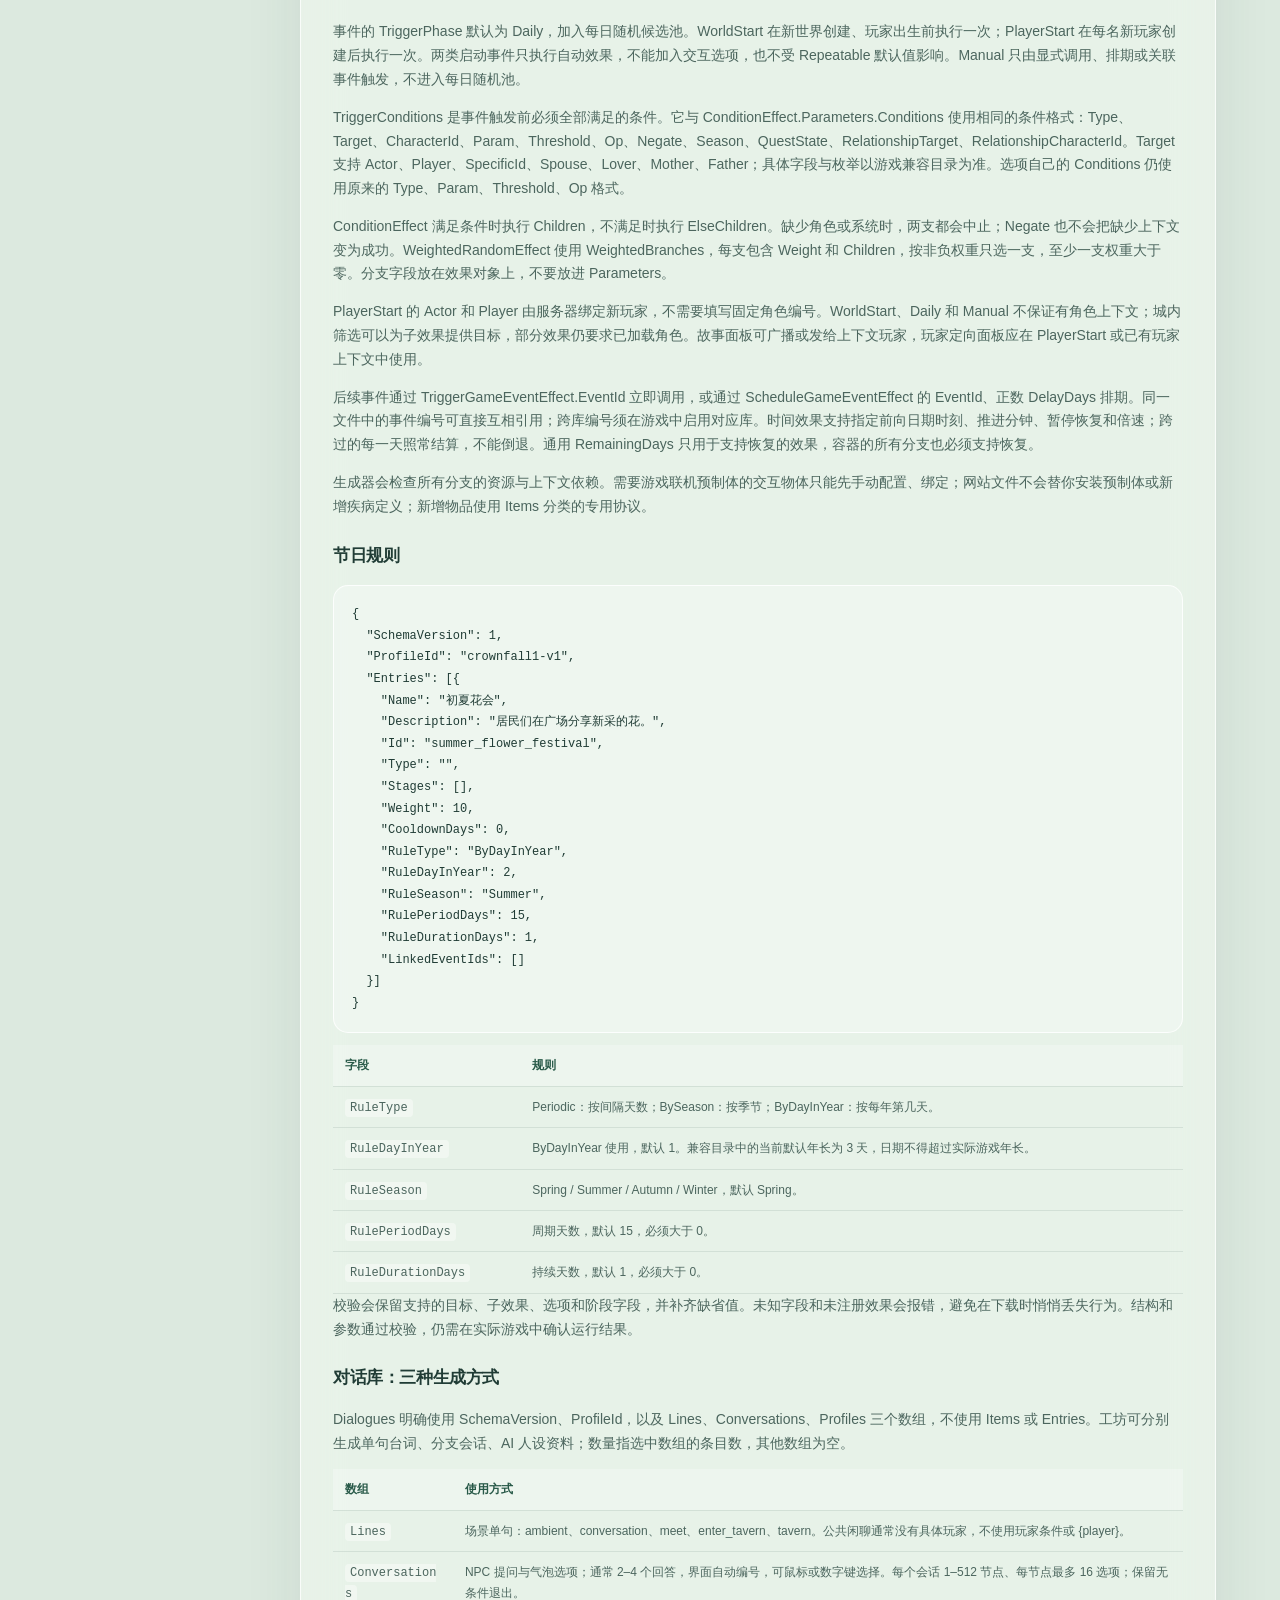
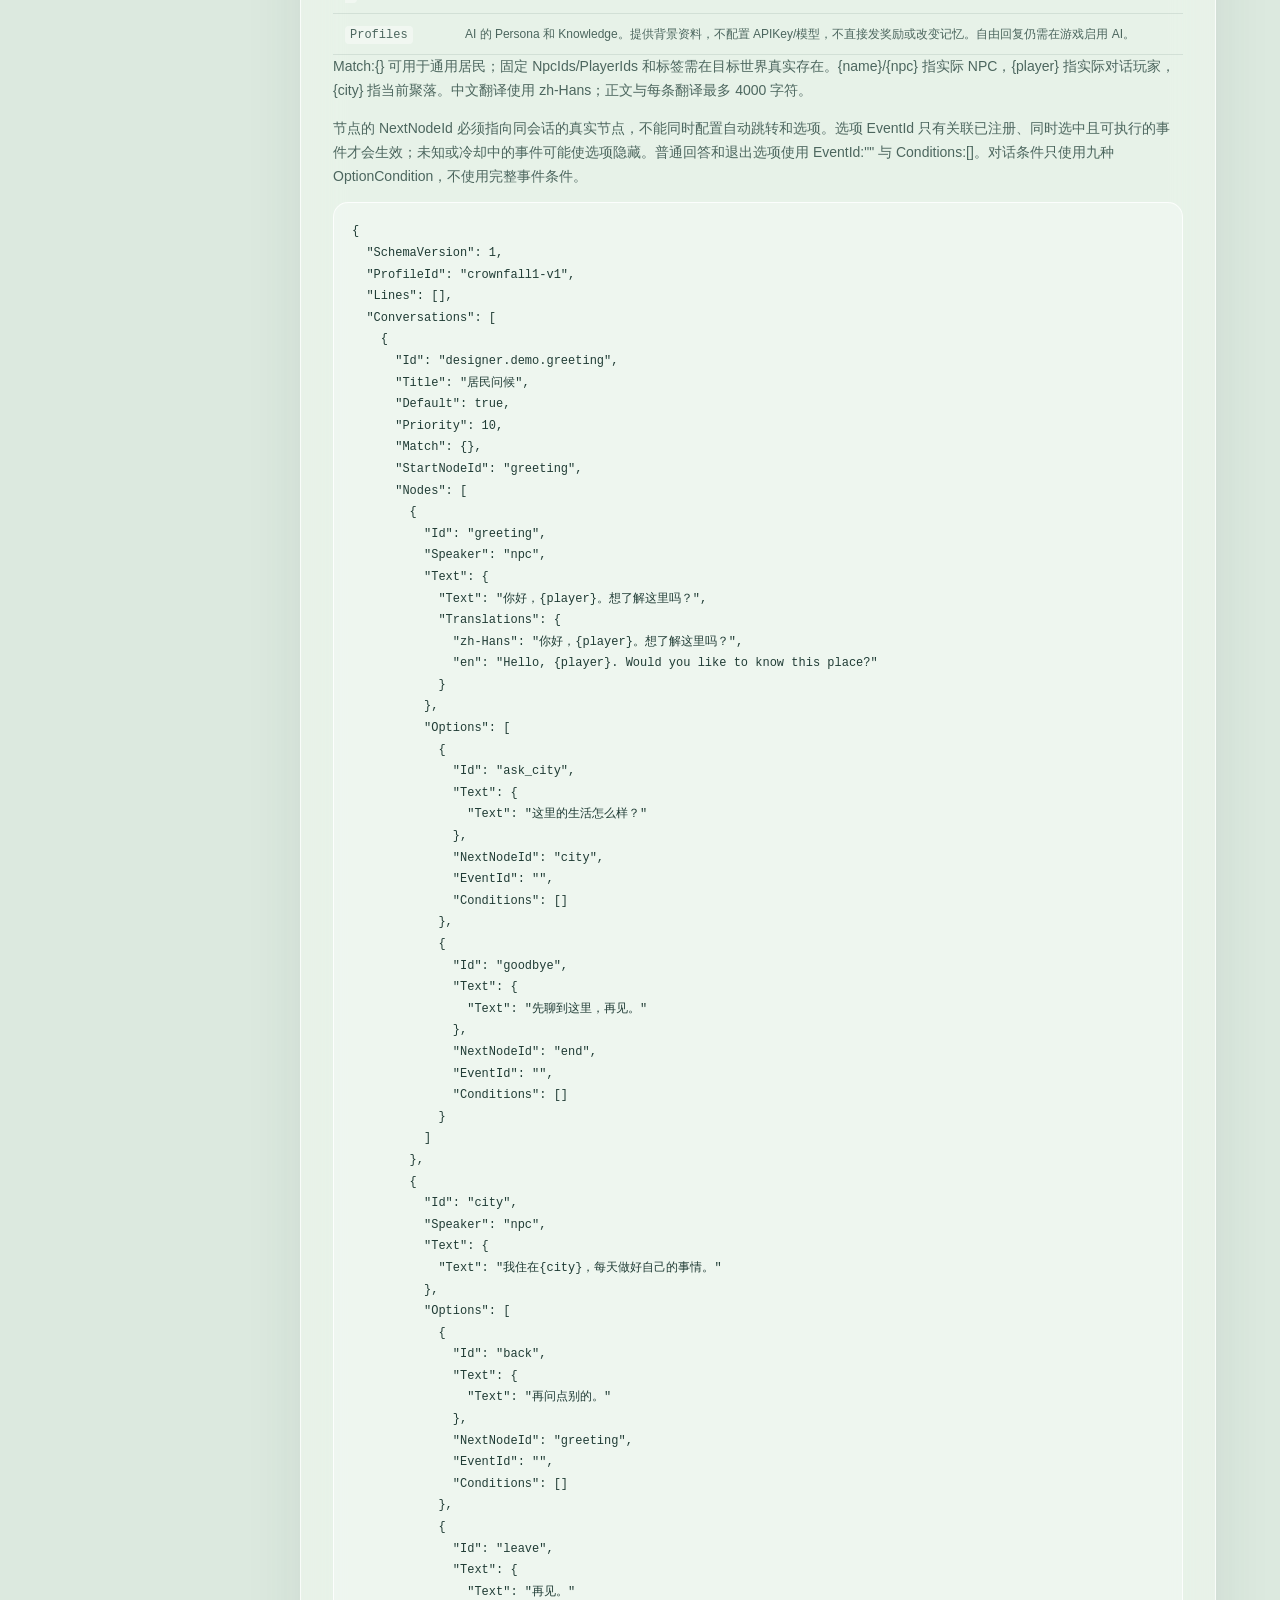
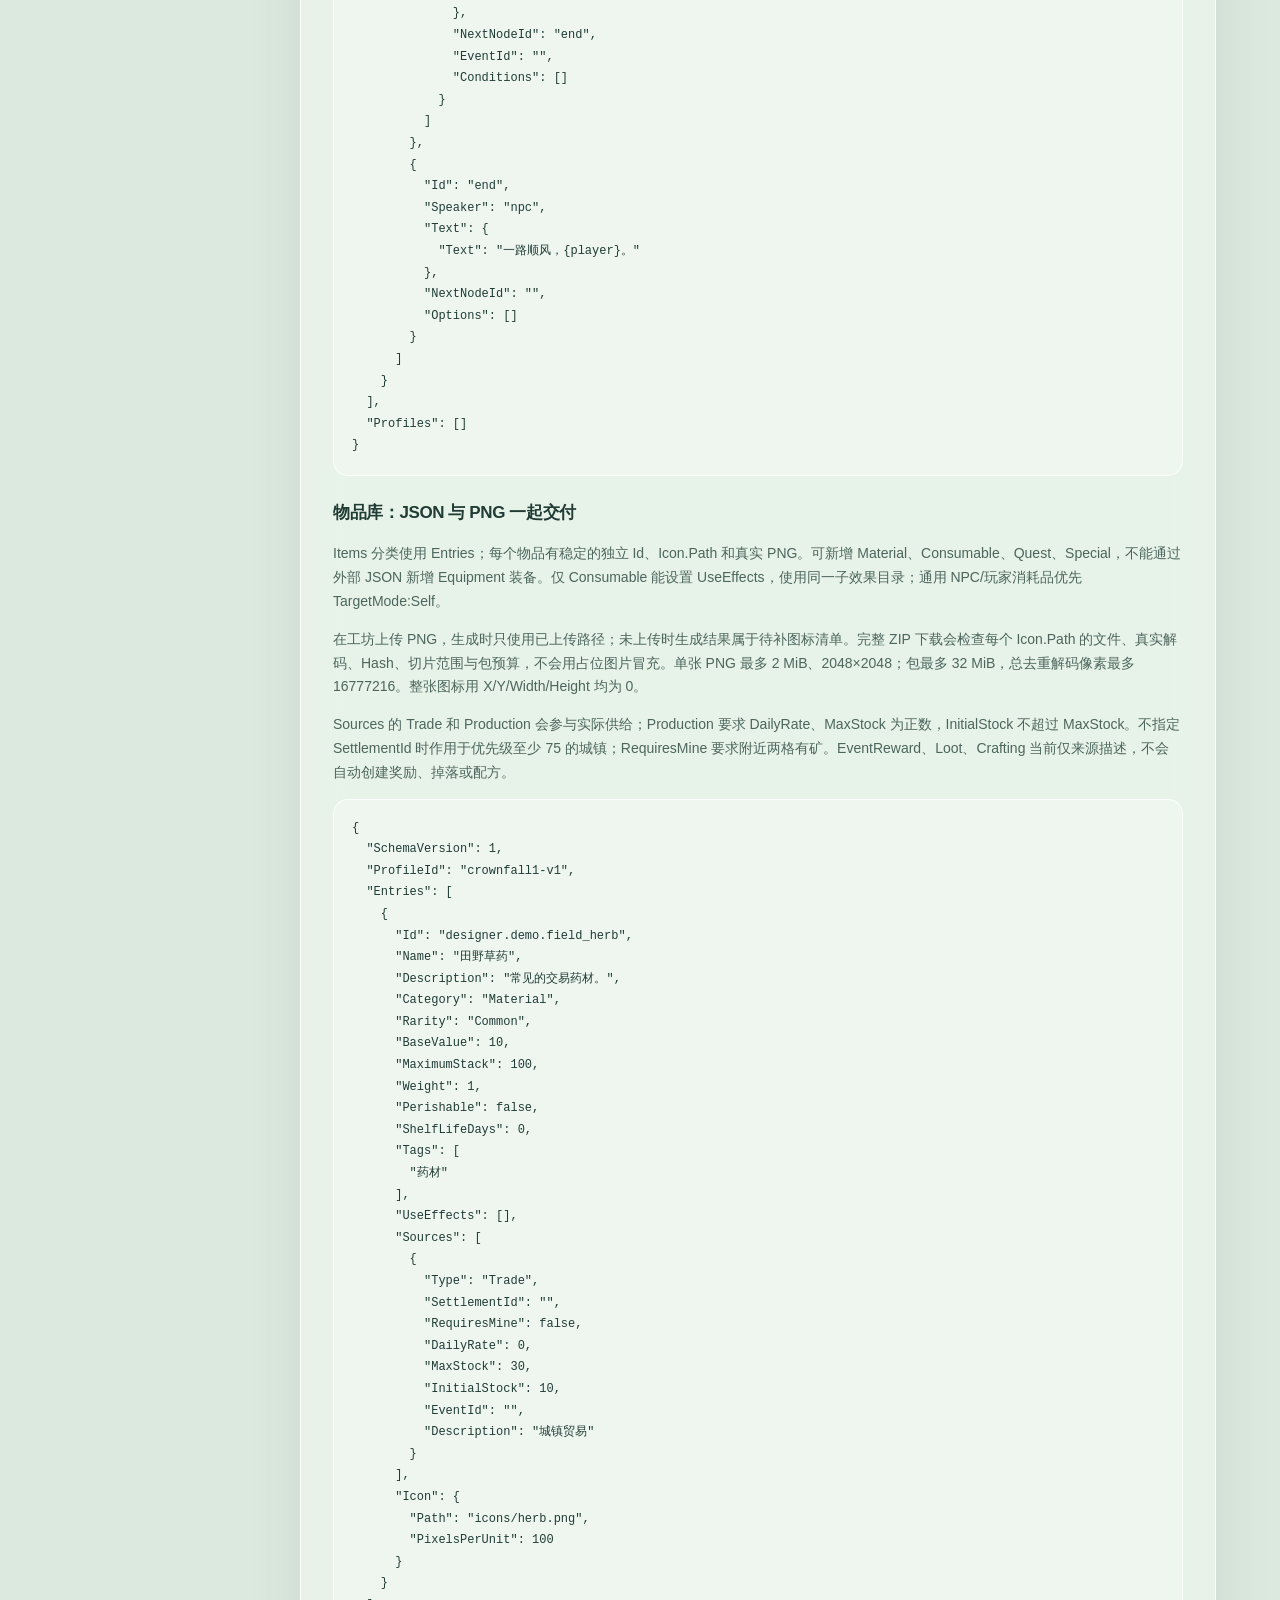
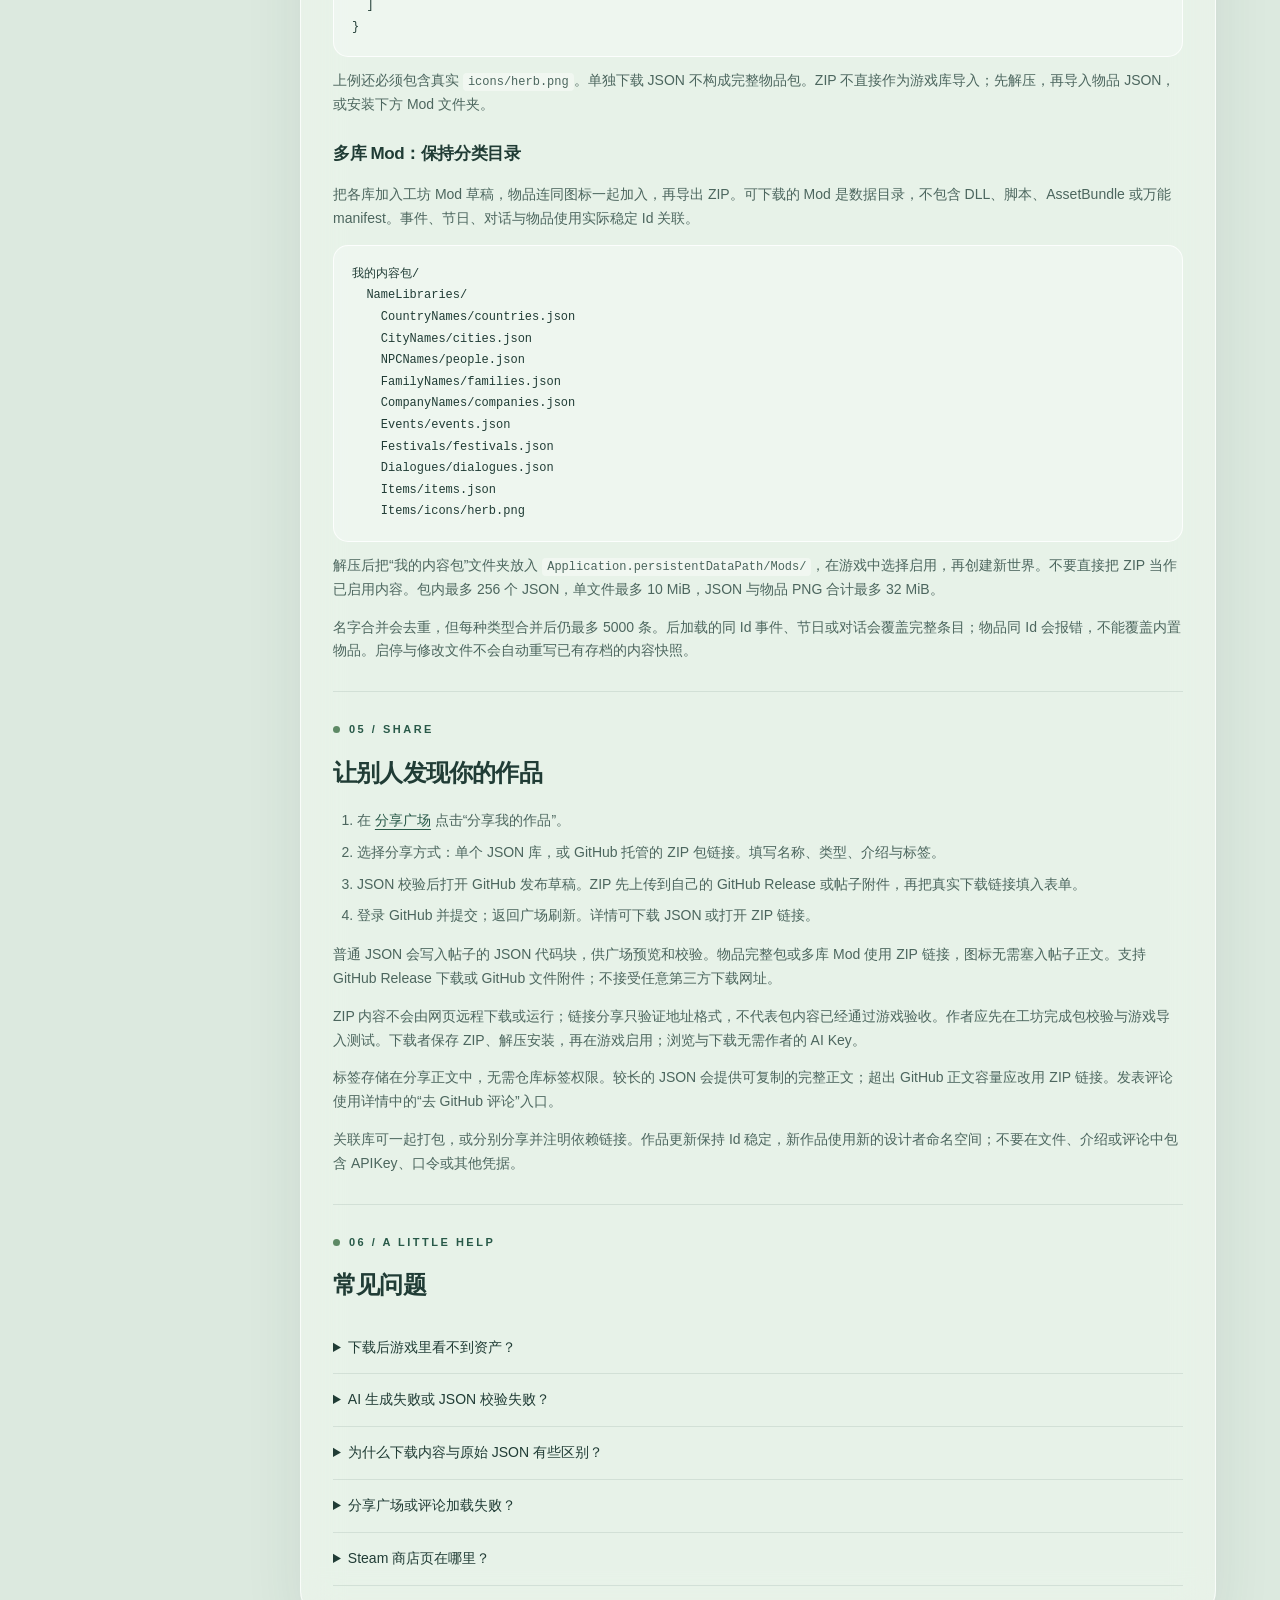
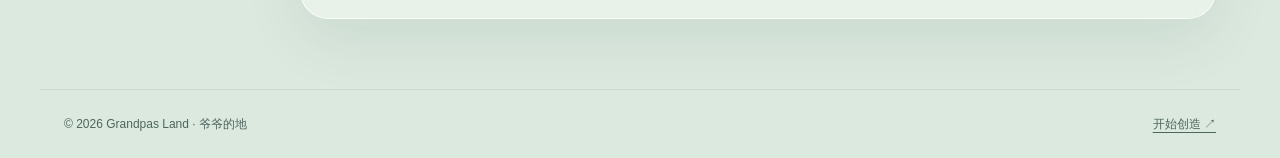
==== commit f2dff403: "Align generated libraries with game contracts and export complete content packs" ====
--- a/docs.html
+++ b/docs.html
@@ -3,20 +3,27 @@
 <head><meta charset="UTF-8"><meta name="viewport" content="width=device-width, initial-scale=1"><meta name="description" content="Grandpas Land 内容库生成、导入、分享指南与 JSON 字段说明。"><meta name="theme-color" content="#dce9df"><title>使用文档 — Grandpas Land</title><link rel="icon" href="favicon.svg" type="image/svg+xml"><link rel="stylesheet" href="styles.css"><script src="i18n.js" defer></script></head>
 <body><a class="skip" href="#main">跳到主要内容</a><nav class="site-nav" aria-label="主导航"><a class="brand" href="index.html"><span class="brand-mark" aria-hidden="true"><svg viewBox="0 0 32 32" fill="none" stroke="currentColor" stroke-width="1.7" stroke-linecap="round" stroke-linejoin="round"><path d="M16 27V16M16 18C7 19 4 13 5 7c7 0 12 3 11 11ZM16 16C16 9 21 5 27 6c0 7-4 11-11 10Z"/></svg></span>Grandpas Land</a><div class="nav-links"><a href="index.html">游戏</a><a href="workshop.html">AI 工坊</a><a href="gallery.html">分享广场</a><a href="docs.html" aria-current="page">使用文档</a></div><label class="language-control" data-i18n-ignore><svg viewBox="0 0 24 24" aria-hidden="true" fill="none" stroke="currentColor" stroke-width="1.5"><circle cx="12" cy="12" r="9"/><path d="M3 12h18M12 3c5 5 5 13 0 18-5-5-5-13 0-18Z"/></svg><select id="siteLanguage" aria-label="Language / 语言"><option value="zh-CN">简体中文</option><option value="en">English</option></select></label></nav>
 <main class="container" id="main"><div class="page-heading"><div class="eyebrow">A small guide to your world.</div><h1>把灵感带进游戏。</h1><p class="lead">从第一份内容库开始。这里有生成、导入与分享的完整步骤。</p></div><div class="docs-layout"><aside class="docs-nav glass" aria-label="文档目录"><a href="#start">快速开始</a><a href="#api">连接 AI</a><a href="#import">导入资产</a><a href="#format">JSON 格式</a><a href="#share">分享与评论</a><a href="#faq">常见问题</a></aside><article class="docs-content glass">
-<section id="start"><div class="eyebrow">01 / Get started</div><h2>一个文件，一份新的世界内容。</h2><p>资产库是一个 <code>.json</code> 文件，装着一组名字或内容条目。游戏创建世界时可以选择使用这些库。</p><ol><li>打开 <a href="workshop.html">AI 工坊</a>，填写 AI 接口、模型名和自己的 API Key。</li><li>选择资产类型、库名，描述想要的内容，点击生成。</li><li>检查或编辑结果，下载 JSON。下载按钮会校验并保存预览中的最新内容。</li><li>在游戏库选择页面导入 JSON，或放入对应类型的文件夹，再创建世界。</li></ol><div class="callout">名字库可以用于生成世界。事件库通过 TriggerConsequences 调用现有子效果，节日库可触发关联事件。支线和特定 NPC 库目前仅能导入保存，尚未接通外部条目的执行入口。</div></section>
+<section id="start"><div class="eyebrow">01 / Get started</div><h2>一个文件，一份新的世界内容。</h2><p>名字、对话和事件等内容以 <code>.json</code> 交付；物品还需真实 PNG 图标，完整包和 Mod 可以下载为 ZIP。游戏创建世界时选择对应库及启用的 Mod。</p><ol><li>打开 <a href="workshop.html">AI 工坊</a>，填写 AI 接口、模型名和自己的 API Key。</li><li>选择资产类型、库名，描述想要的内容，点击生成。</li><li>检查或编辑结果并校验。普通库下载 JSON；物品上传对应 PNG 后下载完整 ZIP；多库可加入 Mod 草稿一起打包。</li><li>在游戏库选择页面导入 JSON；ZIP 先解压，按下方目录安装，再创建世界并选择内容。</li></ol><div class="callout">当前覆盖 11 种库：五种名字、对话、事件、节日、物品、支线与特殊 NPC。名字提供命名候选池，对话支持气泡与 AI 资料，事件组合 103 种已注册子效果。支线和特殊 NPC 仍为描述草稿，不能据此自动领取任务或生成人物。</div><p><a href="external-library-rules.md" download>下载完整外部库接入规则（Markdown） ↓</a> · <a href="content-profile.json" download>下载 103 种子效果参数目录 ↓</a></p></section>
 <section id="api"><div class="eyebrow">02 / Connect</div><h2>使用自己的 AI 接口</h2><p>工坊使用 OpenAI 兼容的 Chat Completions 请求格式。默认接口是 DeepSeek 的 <code>https://api.deepseek.com/v1/chat/completions</code>，模型为 <code>deepseek-chat</code>。其他服务请以其官方文档中的接口地址与模型名为准。</p><p>接口地址必须使用 HTTPS。浏览器会将 Key 作为请求凭据发送到你填写的地址，请确认它属于你信任的 AI 服务商。本站不会代理这次请求。</p><p>Key 默认仅在本次页面中使用。只有勾选“在此设备记住 Key”才会写入浏览器本地存储；可随时点击“清除已保存的 Key”。共享设备建议保持不勾选。</p><div class="callout">如果服务商不允许浏览器跨域调用，浏览器会阻止请求。请使用明确支持浏览器请求的接口，或由你信任的服务部署代理。不要把 Key 放进网址、分享文件或评论中。</div><p>生成费用、请求限额与模型可用性以服务商的当前规定为准。取消或超时仅停止浏览器等待，服务商可能已经处理请求并计费。</p></section>
 <section id="import"><div class="eyebrow">03 / Import</div><h2>把资产放进正确的文件夹</h2><p>当前项目设置的公司名是 <code>DefaultCompany</code>，产品名是 <code>Crownfall1</code>。Windows 路径如下；发行版如果更改了名称，目录也会改变。</p><pre><code>%USERPROFILE%\AppData\LocalLow\DefaultCompany\Crownfall1\NameLibraries\</code></pre><p>按 <code>Win + R</code>，粘贴上述路径并回车。目录尚未生成时，先运行游戏，或手动创建所需文件夹。</p><pre><code>NameLibraries\
   ├─ CityNames\       城市名库
   ├─ NPCNames\        NPC 名字库
   ├─ CompanyNames\    公司名库
   ├─ FamilyNames\     家族名库
+  ├─ CountryNames\    国家名库
+  ├─ Dialogues\       对话库
+  ├─ Items\           物品 JSON 与 icons/ 图标
   ├─ Quests\          支线库
   ├─ Events\          事件库
   ├─ Festivals\       节日库
-  └─ SpecialNPCs\     特定 NPC 库</code></pre><p>例如，把 <code>江南水乡.json</code> 放进 <code>NameLibraries\CityNames\</code>。回到创建世界的库选择页面选择它；如果列表未更新，可重新打开该页面或重启游戏。</p><div class="callout">创建世界时每种类型选择一个库，内容会保存为存档快照。更新外部文件不会自动改写已有世界。节日关联的事件库也必须同时选择。联机时由主机加载和执行这些数据，客户端接收结果；下载者不需要作者的 AI Key。</div></section>
-<section id="format"><div class="eyebrow">04 / File format</div><h2>与游戏一致的 JSON 格式</h2><h3>名字型：Items</h3><p>适用于城市、NPC、公司、家族名字库。每个名字必须是非空文本，不要重复。</p><pre><code>{
+  └─ SpecialNPCs\     特定 NPC 库</code></pre><p>例如，把 <code>江南水乡.json</code> 放进 <code>NameLibraries\CityNames\</code>。回到创建世界的库选择页面选择它；如果列表未更新，可重新打开该页面或重启游戏。</p><p>单独物品 ZIP 解压后，在游戏外部素材页选择 Items 分类，再导入包内 JSON。游戏会复制并规范化 JSON 与 PNG；若手动安装，JSON 必须直接放在 NameLibraries/Items 根目录，icons 文件夹与它同级。不要把单独物品包的整个外层目录放进 Items 后期待普通库列表递归发现它。</p><p>Mod ZIP 解压后，将整个包文件夹放进下方 Mods 根目录，再刷新、启用并创建新世界：</p><pre><code>%USERPROFILE%\AppData\LocalLow\DefaultCompany\Crownfall1\Mods\</code></pre><div class="callout">创建世界时每种类型选择一个库，内容会保存为存档快照。更新外部文件不会自动改写已有世界。节日关联的事件库也必须同时选择。联机时由主机加载和执行这些数据，客户端接收结果；下载者不需要作者的 AI Key。</div></section>
+<section id="format"><div class="eyebrow">04 / File format</div><h2>与游戏一致的 JSON 格式</h2><h3>名字型：Items</h3><p>适用于 CityNames、NPCNames、CompanyNames、FamilyNames、CountryNames。名字只是候选池，不会创建城市或国家。单库最多 5000 个不同的有效名称；工坊自动分批请求，跨批去重并补足数量，完成后合并为一个库。取消时停止后续请求；下载前仍会校验。国家名最多 100 字符。</p><pre><code>{
+  "SchemaVersion": 1,
+  "ProfileId": "crownfall1-v1",
   "Items": ["青石镇", "落霞村", "烟雨渡"]
 }</code></pre><h3>内容型：Entries</h3><p>事件、节日、支线和特定 NPC 共用 Entries，字段名区分大小写。以下阶段示例属于草稿；故事描述本身不执行效果。</p><pre><code>{
+  "SchemaVersion": 1,
+  "ProfileId": "crownfall1-v1",
   "Entries": [
     {
       "Name": "温泉修复计划",
@@ -62,8 +69,10 @@
     }],
     "Options": []
   }]
-}</code></pre><div class="table-wrap"><table><thead><tr><th>字段</th><th>用途</th></tr></thead><tbody><tr><td><code>SchemaVersion</code> / <code>ProfileId</code></td><td>可选的文件协议与游戏兼容目录标识，新生成事件会携带这两个值。</td></tr><tr><td><code>Target</code></td><td>事件地点与角色上下文，可随机选择城市。角色目标由各子效果筛选，支持 NPC 或玩家。</td></tr><tr><td><code>TriggerConsequences</code></td><td>立即执行的效果数组，每项使用已注册的 Type、Parameters，可用容器的 Children 组合。</td></tr><tr><td><code>Options</code></td><td>可选的交互选项；普通世界事件使用空数组即可，不要求玩家选择。</td></tr><tr><td><code>EventType</code> / <code>Score</code> / <code>Tags</code></td><td>事件评价与分类信息，枚举值由游戏兼容目录约束。</td></tr><tr><td><code>Repeatable</code></td><td>是否允许再次触发；仍受冷却规则约束。</td></tr></tbody></table></div><p>分享给其他世界时，优先使用随机城市、城内角色筛选和 {SettlementName} 占位符。固定 ActorId、PlayerId、SettlementId 通常只适用于特定存档。AI 不能仅凭名称创建新疾病、物品或执行代码。目录资源不完整时会显示警告，需要在游戏中确认引用。</p>
-<p>当前兼容目录尚未列出疾病定义，物品标签列表也为空。瘟疫 Buff 和按药材标签涨价的事件需要先在游戏中配置相应资源，再重新导出兼容目录；生成器不能自行创建这些资源。</p><h3>触发时机、条件与分支</h3><p>事件的 TriggerPhase 默认为 Daily，加入每日随机候选池。WorldStart 在新世界创建、玩家出生前执行一次；PlayerStart 在每名新玩家创建后执行一次。两类启动事件只执行自动效果，不能加入交互选项，也不受 Repeatable 默认值影响。Manual 只由显式调用、排期或关联事件触发，不进入每日随机池。</p><p>TriggerConditions 是事件触发前必须全部满足的条件。它与 ConditionEffect.Parameters.Conditions 使用相同的条件格式：Type、Target、CharacterId、Param、Threshold、Op、Negate、Season、QuestState。Target 为 Actor、Player 或 SpecificId；具体字段与枚举以游戏兼容目录为准。选项自己的 Conditions 仍使用原来的 Type、Param、Threshold、Op 格式。</p><p>ConditionEffect 满足条件时执行 Children，不满足时执行 ElseChildren。缺少角色或系统时，两支都会中止；Negate 也不会把缺少上下文变为成功。WeightedRandomEffect 使用 WeightedBranches，每支包含 Weight 和 Children，按非负权重只选一支，至少一支权重大于零。分支字段放在效果对象上，不要放进 Parameters。</p><p>PlayerStart 的 Actor 和 Player 由服务器绑定新玩家，不需要填写固定角色编号。WorldStart、Daily 和 Manual 不保证有角色上下文；城内筛选可以为子效果提供目标，部分效果仍要求已加载角色。故事面板可广播或发给上下文玩家，玩家定向面板应在 PlayerStart 或已有玩家上下文中使用。</p><p>后续事件通过 TriggerGameEventEffect.EventId 立即调用，或通过 ScheduleGameEventEffect 的 EventId、正数 DelayDays 排期。同一文件中的事件编号可直接互相引用；跨库编号须在游戏中启用对应库。时间效果支持指定前向日期时刻、推进分钟、暂停恢复和倍速；跨过的每一天照常结算，不能倒退。通用 RemainingDays 只用于支持恢复的效果，容器的所有分支也必须支持恢复。</p><p>生成器会检查所有分支的资源与上下文依赖。需要游戏联机预制体的交互物体只能先手动配置、绑定；网站文件不会替你安装预制体、疾病或物品定义。</p><h3>节日规则</h3><pre><code>{
+}</code></pre><div class="table-wrap"><table><thead><tr><th>字段</th><th>用途</th></tr></thead><tbody><tr><td><code>SchemaVersion</code> / <code>ProfileId</code></td><td>可选的文件协议与游戏兼容目录标识，新生成事件会携带这两个值。</td></tr><tr><td><code>Target</code></td><td>事件地点与角色上下文，可随机选择城市。角色目标由各子效果筛选，支持 NPC 或玩家。</td></tr><tr><td><code>TriggerConsequences</code></td><td>立即执行的效果数组，每项使用已注册的 Type、Parameters，可用容器的 Children 组合。</td></tr><tr><td><code>Options</code></td><td>可选的交互选项；普通世界事件使用空数组即可，不要求玩家选择。</td></tr><tr><td><code>EventType</code> / <code>Score</code> / <code>Tags</code></td><td>事件评价与分类信息，枚举值由游戏兼容目录约束。</td></tr><tr><td><code>Repeatable</code></td><td>是否允许再次触发；仍受冷却规则约束。</td></tr></tbody></table></div><p>分享给其他世界时，优先使用随机城市、城内角色筛选和 {SettlementName} 占位符。固定 ActorId、PlayerId、SettlementId 通常只适用于特定存档。AI 不能仅凭名称创建新疾病、预制体或执行代码。新增物品须使用下方专用定义与 PNG 交付。目录资源不完整时会显示警告，需要在游戏中确认引用。</p>
+<p>游戏已打包五种疾病：感冒、痢疾、风寒、食物中毒、瘟疫。目录中的 <code>resourcesComplete.diseases:false</code> 表示该次导出未完整采集，不能当作没有疾病，也不允许编造新病名。生成器可引用上述已知疾病，运行时仍由实际 DiseaseManager 确认。</p><p>当前已有八种物品标签：农作物、农具、原材料、奢侈品、武器、矿石、药材、食物。同包物品定义可以提供自己的新 Id 和标签；事件与消耗效果必须引用实际可用或同包已定义资源。</p><h3>触发时机、条件与分支</h3><p>事件的 TriggerPhase 默认为 Daily，加入每日随机候选池。WorldStart 在新世界创建、玩家出生前执行一次；PlayerStart 在每名新玩家创建后执行一次。两类启动事件只执行自动效果，不能加入交互选项，也不受 Repeatable 默认值影响。Manual 只由显式调用、排期或关联事件触发，不进入每日随机池。</p><p>TriggerConditions 是事件触发前必须全部满足的条件。它与 ConditionEffect.Parameters.Conditions 使用相同的条件格式：Type、Target、CharacterId、Param、Threshold、Op、Negate、Season、QuestState、RelationshipTarget、RelationshipCharacterId。Target 支持 Actor、Player、SpecificId、Spouse、Lover、Mother、Father；具体字段与枚举以游戏兼容目录为准。选项自己的 Conditions 仍使用原来的 Type、Param、Threshold、Op 格式。</p><p>ConditionEffect 满足条件时执行 Children，不满足时执行 ElseChildren。缺少角色或系统时，两支都会中止；Negate 也不会把缺少上下文变为成功。WeightedRandomEffect 使用 WeightedBranches，每支包含 Weight 和 Children，按非负权重只选一支，至少一支权重大于零。分支字段放在效果对象上，不要放进 Parameters。</p><p>PlayerStart 的 Actor 和 Player 由服务器绑定新玩家，不需要填写固定角色编号。WorldStart、Daily 和 Manual 不保证有角色上下文；城内筛选可以为子效果提供目标，部分效果仍要求已加载角色。故事面板可广播或发给上下文玩家，玩家定向面板应在 PlayerStart 或已有玩家上下文中使用。</p><p>后续事件通过 TriggerGameEventEffect.EventId 立即调用，或通过 ScheduleGameEventEffect 的 EventId、正数 DelayDays 排期。同一文件中的事件编号可直接互相引用；跨库编号须在游戏中启用对应库。时间效果支持指定前向日期时刻、推进分钟、暂停恢复和倍速；跨过的每一天照常结算，不能倒退。通用 RemainingDays 只用于支持恢复的效果，容器的所有分支也必须支持恢复。</p><p>生成器会检查所有分支的资源与上下文依赖。需要游戏联机预制体的交互物体只能先手动配置、绑定；网站文件不会替你安装预制体或新增疾病定义；新增物品使用 Items 分类的专用协议。</p><h3>节日规则</h3><pre><code>{
+  "SchemaVersion": 1,
+  "ProfileId": "crownfall1-v1",
   "Entries": [{
     "Name": "初夏花会",
     "Description": "居民们在广场分享新采的花。",
@@ -79,7 +88,139 @@
     "RuleDurationDays": 1,
     "LinkedEventIds": []
   }]
-}</code></pre><div class="table-wrap"><table><thead><tr><th>字段</th><th>规则</th></tr></thead><tbody><tr><td><code>RuleType</code></td><td>Periodic：按间隔天数；BySeason：按季节；ByDayInYear：按每年第几天。</td></tr><tr><td><code>RuleDayInYear</code></td><td>ByDayInYear 使用，默认 1。兼容目录中的当前默认年长为 3 天，日期不得超过实际游戏年长。</td></tr><tr><td><code>RuleSeason</code></td><td>Spring / Summer / Autumn / Winter，默认 Spring。</td></tr><tr><td><code>RulePeriodDays</code></td><td>周期天数，默认 15，必须大于 0。</td></tr><tr><td><code>RuleDurationDays</code></td><td>持续天数，默认 1，必须大于 0。</td></tr></tbody></table></div><p>校验会保留支持的目标、子效果、选项和阶段字段，并补齐缺省值。未知字段和未注册效果会报错，避免在下载时悄悄丢失行为。结构和参数通过校验，仍需在实际游戏中确认运行结果。</p></section>
-<section id="share"><div class="eyebrow">05 / Share</div><h2>让别人发现你的作品</h2><ol><li>在 <a href="gallery.html">分享广场</a> 点击“分享我的作品”。</li><li>填写名称、类型、介绍，选择 JSON 文件，并添加最多 5 个自定义标签。</li><li>校验通过后打开 GitHub 发布草稿，登录账号并提交。</li><li>返回广场刷新。作品详情可预览、下载并阅读评论。</li></ol><p>标签存储在分享正文中，无需仓库标签权限。较长的 JSON 会提供可复制的发布正文，供你在 GitHub 中粘贴。发表评论使用详情中的“去 GitHub 评论”入口。</p><p>旧分享若没有类型标签，可在原帖正文添加 <code>类型：CityNames</code> 等标识。JSON 推荐放在 <code>```json</code> 代码块中。没有可读取资产或格式校验未通过的帖子会禁用下载。</p><p>每份分享包含一个 JSON 库；超过正文容量需拆分，当前广场不读取附件。关联节日与事件应分别分享，并在介绍中注明另一份库的链接。作品更新应保持事件 Id 稳定，复制为新作品时请使用新的 Id，避免关联混淆。</p></section>
-<section id="faq" class="faq"><div class="eyebrow">06 / A little help</div><h2>常见问题</h2><details><summary>下载后游戏里看不到资产？</summary><p>确认后缀为 .json、子文件夹类型正确、内容使用 Items 或 Entries 对应结构，再重新打开库选择页面。当前目录名称与发行版可能不同。</p></details><details><summary>AI 生成失败或 JSON 校验失败？</summary><p>AI 不保证总能返回正确结构。检查具体错误提示，减少条目数、简化提示词后重试。预览中的手动编辑也必须保持合法 JSON。</p></details><details><summary>为什么下载内容与原始 JSON 有些区别？</summary><p>下载会规范化空白并补齐缺省值，保留预览中支持的名字、描述、阶段、目标和子效果。未知字段会报错，不会静默删除。</p></details><details><summary>分享广场或评论加载失败？</summary><p>浏览器需要访问 GitHub API。网络限制或 GitHub 的未登录请求额度都可能导致失败，可稍后重试或打开 GitHub 原帖查看。</p></details><details><summary>Steam 商店页在哪里？</summary><p>目前还没有配置正式 Steam 商店链接。商店上线后，官网会提供直达入口。</p></details></section>
+}</code></pre><div class="table-wrap"><table><thead><tr><th>字段</th><th>规则</th></tr></thead><tbody><tr><td><code>RuleType</code></td><td>Periodic：按间隔天数；BySeason：按季节；ByDayInYear：按每年第几天。</td></tr><tr><td><code>RuleDayInYear</code></td><td>ByDayInYear 使用，默认 1。兼容目录中的当前默认年长为 3 天，日期不得超过实际游戏年长。</td></tr><tr><td><code>RuleSeason</code></td><td>Spring / Summer / Autumn / Winter，默认 Spring。</td></tr><tr><td><code>RulePeriodDays</code></td><td>周期天数，默认 15，必须大于 0。</td></tr><tr><td><code>RuleDurationDays</code></td><td>持续天数，默认 1，必须大于 0。</td></tr></tbody></table></div><p>校验会保留支持的目标、子效果、选项和阶段字段，并补齐缺省值。未知字段和未注册效果会报错，避免在下载时悄悄丢失行为。结构和参数通过校验，仍需在实际游戏中确认运行结果。</p><h3>对话库：三种生成方式</h3><p>Dialogues 明确使用 SchemaVersion、ProfileId，以及 Lines、Conversations、Profiles 三个数组，不使用 Items 或 Entries。工坊可分别生成单句台词、分支会话、AI 人设资料；数量指选中数组的条目数，其他数组为空。</p><div class="table-wrap"><table><thead><tr><th>数组</th><th>使用方式</th></tr></thead><tbody><tr><td><code>Lines</code></td><td>场景单句：ambient、conversation、meet、enter_tavern、tavern。公共闲聊通常没有具体玩家，不使用玩家条件或 {player}。</td></tr><tr><td><code>Conversations</code></td><td>NPC 提问与气泡选项；通常 2–4 个回答，界面自动编号，可鼠标或数字键选择。每个会话 1–512 节点、每节点最多 16 选项；保留无条件退出。</td></tr><tr><td><code>Profiles</code></td><td>AI 的 Persona 和 Knowledge。提供背景资料，不配置 APIKey/模型，不直接发奖励或改变记忆。自由回复仍需在游戏启用 AI。</td></tr></tbody></table></div><p>Match:{} 可用于通用居民；固定 NpcIds/PlayerIds 和标签需在目标世界真实存在。{name}/{npc} 指实际 NPC，{player} 指实际对话玩家，{city} 指当前聚落。中文翻译使用 zh-Hans；正文与每条翻译最多 4000 字符。</p><p>节点的 NextNodeId 必须指向同会话的真实节点，不能同时配置自动跳转和选项。选项 EventId 只有关联已注册、同时选中且可执行的事件才会生效；未知或冷却中的事件可能使选项隐藏。普通回答和退出选项使用 EventId:"" 与 Conditions:[]。对话条件只使用九种 OptionCondition，不使用完整事件条件。</p><pre><code>{
+  "SchemaVersion": 1,
+  "ProfileId": "crownfall1-v1",
+  "Lines": [],
+  "Conversations": [
+    {
+      "Id": "designer.demo.greeting",
+      "Title": "居民问候",
+      "Default": true,
+      "Priority": 10,
+      "Match": {},
+      "StartNodeId": "greeting",
+      "Nodes": [
+        {
+          "Id": "greeting",
+          "Speaker": "npc",
+          "Text": {
+            "Text": "你好，{player}。想了解这里吗？",
+            "Translations": {
+              "zh-Hans": "你好，{player}。想了解这里吗？",
+              "en": "Hello, {player}. Would you like to know this place?"
+            }
+          },
+          "Options": [
+            {
+              "Id": "ask_city",
+              "Text": {
+                "Text": "这里的生活怎么样？"
+              },
+              "NextNodeId": "city",
+              "EventId": "",
+              "Conditions": []
+            },
+            {
+              "Id": "goodbye",
+              "Text": {
+                "Text": "先聊到这里，再见。"
+              },
+              "NextNodeId": "end",
+              "EventId": "",
+              "Conditions": []
+            }
+          ]
+        },
+        {
+          "Id": "city",
+          "Speaker": "npc",
+          "Text": {
+            "Text": "我住在{city}，每天做好自己的事情。"
+          },
+          "Options": [
+            {
+              "Id": "back",
+              "Text": {
+                "Text": "再问点别的。"
+              },
+              "NextNodeId": "greeting",
+              "EventId": "",
+              "Conditions": []
+            },
+            {
+              "Id": "leave",
+              "Text": {
+                "Text": "再见。"
+              },
+              "NextNodeId": "end",
+              "EventId": "",
+              "Conditions": []
+            }
+          ]
+        },
+        {
+          "Id": "end",
+          "Speaker": "npc",
+          "Text": {
+            "Text": "一路顺风，{player}。"
+          },
+          "NextNodeId": "",
+          "Options": []
+        }
+      ]
+    }
+  ],
+  "Profiles": []
+}</code></pre><h3>物品库：JSON 与 PNG 一起交付</h3><p>Items 分类使用 Entries；每个物品有稳定的独立 Id、Icon.Path 和真实 PNG。可新增 Material、Consumable、Quest、Special，不能通过外部 JSON 新增 Equipment 装备。仅 Consumable 能设置 UseEffects，使用同一子效果目录；通用 NPC/玩家消耗品优先 TargetMode:Self。</p><p>在工坊上传 PNG，生成时只使用已上传路径；未上传时生成结果属于待补图标清单。完整 ZIP 下载会检查每个 Icon.Path 的文件、真实解码、Hash、切片范围与包预算，不会用占位图片冒充。单张 PNG 最多 2 MiB、2048×2048；包最多 32 MiB，总去重解码像素最多 16777216。整张图标用 X/Y/Width/Height 均为 0。</p><p>Sources 的 Trade 和 Production 会参与实际供给；Production 要求 DailyRate、MaxStock 为正数，InitialStock 不超过 MaxStock。不指定 SettlementId 时作用于优先级至少 75 的城镇；RequiresMine 要求附近两格有矿。EventReward、Loot、Crafting 当前仅来源描述，不会自动创建奖励、掉落或配方。</p><pre><code>{
+  "SchemaVersion": 1,
+  "ProfileId": "crownfall1-v1",
+  "Entries": [
+    {
+      "Id": "designer.demo.field_herb",
+      "Name": "田野草药",
+      "Description": "常见的交易药材。",
+      "Category": "Material",
+      "Rarity": "Common",
+      "BaseValue": 10,
+      "MaximumStack": 100,
+      "Weight": 1,
+      "Perishable": false,
+      "ShelfLifeDays": 0,
+      "Tags": [
+        "药材"
+      ],
+      "UseEffects": [],
+      "Sources": [
+        {
+          "Type": "Trade",
+          "SettlementId": "",
+          "RequiresMine": false,
+          "DailyRate": 0,
+          "MaxStock": 30,
+          "InitialStock": 10,
+          "EventId": "",
+          "Description": "城镇贸易"
+        }
+      ],
+      "Icon": {
+        "Path": "icons/herb.png",
+        "PixelsPerUnit": 100
+      }
+    }
+  ]
+}</code></pre><p>上例还必须包含真实 <code>icons/herb.png</code>。单独下载 JSON 不构成完整物品包。ZIP 不直接作为游戏库导入；先解压，再导入物品 JSON，或安装下方 Mod 文件夹。</p><h3>多库 Mod：保持分类目录</h3><p>把各库加入工坊 Mod 草稿，物品连同图标一起加入，再导出 ZIP。可下载的 Mod 是数据目录，不包含 DLL、脚本、AssetBundle 或万能 manifest。事件、节日、对话与物品使用实际稳定 Id 关联。</p><pre><code>我的内容包/
+  NameLibraries/
+    CountryNames/countries.json
+    CityNames/cities.json
+    NPCNames/people.json
+    FamilyNames/families.json
+    CompanyNames/companies.json
+    Events/events.json
+    Festivals/festivals.json
+    Dialogues/dialogues.json
+    Items/items.json
+    Items/icons/herb.png</code></pre><p>解压后把“我的内容包”文件夹放入 <code>Application.persistentDataPath/Mods/</code>，在游戏中选择启用，再创建新世界。不要直接把 ZIP 当作已启用内容。包内最多 256 个 JSON，单文件最多 10 MiB，JSON 与物品 PNG 合计最多 32 MiB。</p><p>名字合并会去重，但每种类型合并后仍最多 5000 条。后加载的同 Id 事件、节日或对话会覆盖完整条目；物品同 Id 会报错，不能覆盖内置物品。启停与修改文件不会自动重写已有存档的内容快照。</p></section>
+<section id="share"><div class="eyebrow">05 / Share</div><h2>让别人发现你的作品</h2><ol><li>在 <a href="gallery.html">分享广场</a> 点击“分享我的作品”。</li><li>选择分享方式：单个 JSON 库，或 GitHub 托管的 ZIP 包链接。填写名称、类型、介绍与标签。</li><li>JSON 校验后打开 GitHub 发布草稿。ZIP 先上传到自己的 GitHub Release 或帖子附件，再把真实下载链接填入表单。</li><li>登录 GitHub 并提交；返回广场刷新。详情可下载 JSON 或打开 ZIP 链接。</li></ol><p>普通 JSON 会写入帖子的 JSON 代码块，供广场预览和校验。物品完整包或多库 Mod 使用 ZIP 链接，图标无需塞入帖子正文。支持 GitHub Release 下载或 GitHub 文件附件；不接受任意第三方下载网址。</p><p>ZIP 内容不会由网页远程下载或运行；链接分享只验证地址格式，不代表包内容已经通过游戏验收。作者应先在工坊完成包校验与游戏导入测试。下载者保存 ZIP、解压安装，再在游戏启用；浏览与下载无需作者的 AI Key。</p><p>标签存储在分享正文中，无需仓库标签权限。较长的 JSON 会提供可复制的完整正文；超出 GitHub 正文容量应改用 ZIP 链接。发表评论使用详情中的“去 GitHub 评论”入口。</p><p>关联库可一起打包，或分别分享并注明依赖链接。作品更新保持 Id 稳定，新作品使用新的设计者命名空间；不要在文件、介绍或评论中包含 APIKey、口令或其他凭据。</p></section>
+<section id="faq" class="faq"><div class="eyebrow">06 / A little help</div><h2>常见问题</h2><details><summary>下载后游戏里看不到资产？</summary><p>确认 JSON 分类目录与根结构正确：名字 Items，对话 Lines/Conversations/Profiles，其余支持分类 Entries。物品需 PNG，ZIP 需先解压安装。重新打开库选择页面，再创建新世界；当前目录名称与发行版可能不同。</p></details><details><summary>AI 生成失败或 JSON 校验失败？</summary><p>AI 不保证总能返回正确结构。检查具体错误提示，减少条目数、简化提示词后重试。预览中的手动编辑也必须保持合法 JSON。</p></details><details><summary>为什么下载内容与原始 JSON 有些区别？</summary><p>下载会规范化空白并补齐缺省值，保留预览中支持的名字、描述、阶段、目标和子效果。未知字段会报错，不会静默删除。</p></details><details><summary>分享广场或评论加载失败？</summary><p>浏览器需要访问 GitHub API。网络限制或 GitHub 的未登录请求额度都可能导致失败，可稍后重试或打开 GitHub 原帖查看。</p></details><details><summary>Steam 商店页在哪里？</summary><p>目前还没有配置正式 Steam 商店链接。商店上线后，官网会提供直达入口。</p></details></section>
 </article></div></main><footer class="site-footer"><span>© 2026 Grandpas Land · 爷爷的地</span><a href="workshop.html">开始创造 ↗</a></footer></body></html>
--- a/styles.css
+++ b/styles.css
@@ -34,3 +34,5 @@
 html[lang=en] .hero-copy .hero-note{gap:10px}html[lang=en] .hero-copy .btn{font-size:12px}html[lang=en] .toolbar select{min-width:130px}html[lang=en] .page-heading h1{overflow-wrap:anywhere}
 @media(max-width:900px){.site-nav{gap:10px}.language-control{padding-left:6px}.language-control select{width:87px;padding-right:10px}.nav-links a{padding-inline:10px}}
 @media(max-width:640px){.site-nav{display:grid;grid-template-columns:1fr auto;gap:8px;padding:12px}.brand{justify-self:start;grid-row:1;grid-column:1;font-size:15px}.language-control{grid-row:1;grid-column:2;padding-left:0;border-left:0}.language-control svg{width:15px;height:15px}.language-control select{width:83px;font-size:11px;min-height:30px;padding:4px}.nav-links{grid-column:1/-1;grid-row:2;margin-left:0}.nav-links a{padding-inline:10px}html[lang=en] .nav-links a{font-size:11px;padding-inline:10px}html[lang=en] .hero-copy h1{font-size:38px;letter-spacing:-1.5px}html[lang=en] .hero-copy .actions{gap:7px}html[lang=en] .hero-copy .btn{padding-inline:13px;font-size:11px}}
+
+.package-builder{margin-top:28px}.package-builder>input{max-width:380px}.mod-libraries{list-style:none;padding:0;display:grid;gap:10px}.mod-library{display:flex;justify-content:space-between;align-items:center;gap:14px;padding:12px 16px;border:1px solid #5b796e24;border-radius:14px;background:#ffffff50;overflow-wrap:anywhere}.mod-library .btn{flex-shrink:0}.visually-hidden{position:absolute;width:1px;height:1px;overflow:hidden;clip-path:inset(50%)}.form-card .path{white-space:pre-wrap;overflow-wrap:anywhere}@media(max-width:640px){.mod-library{align-items:flex-start}.package-builder{padding:22px}}
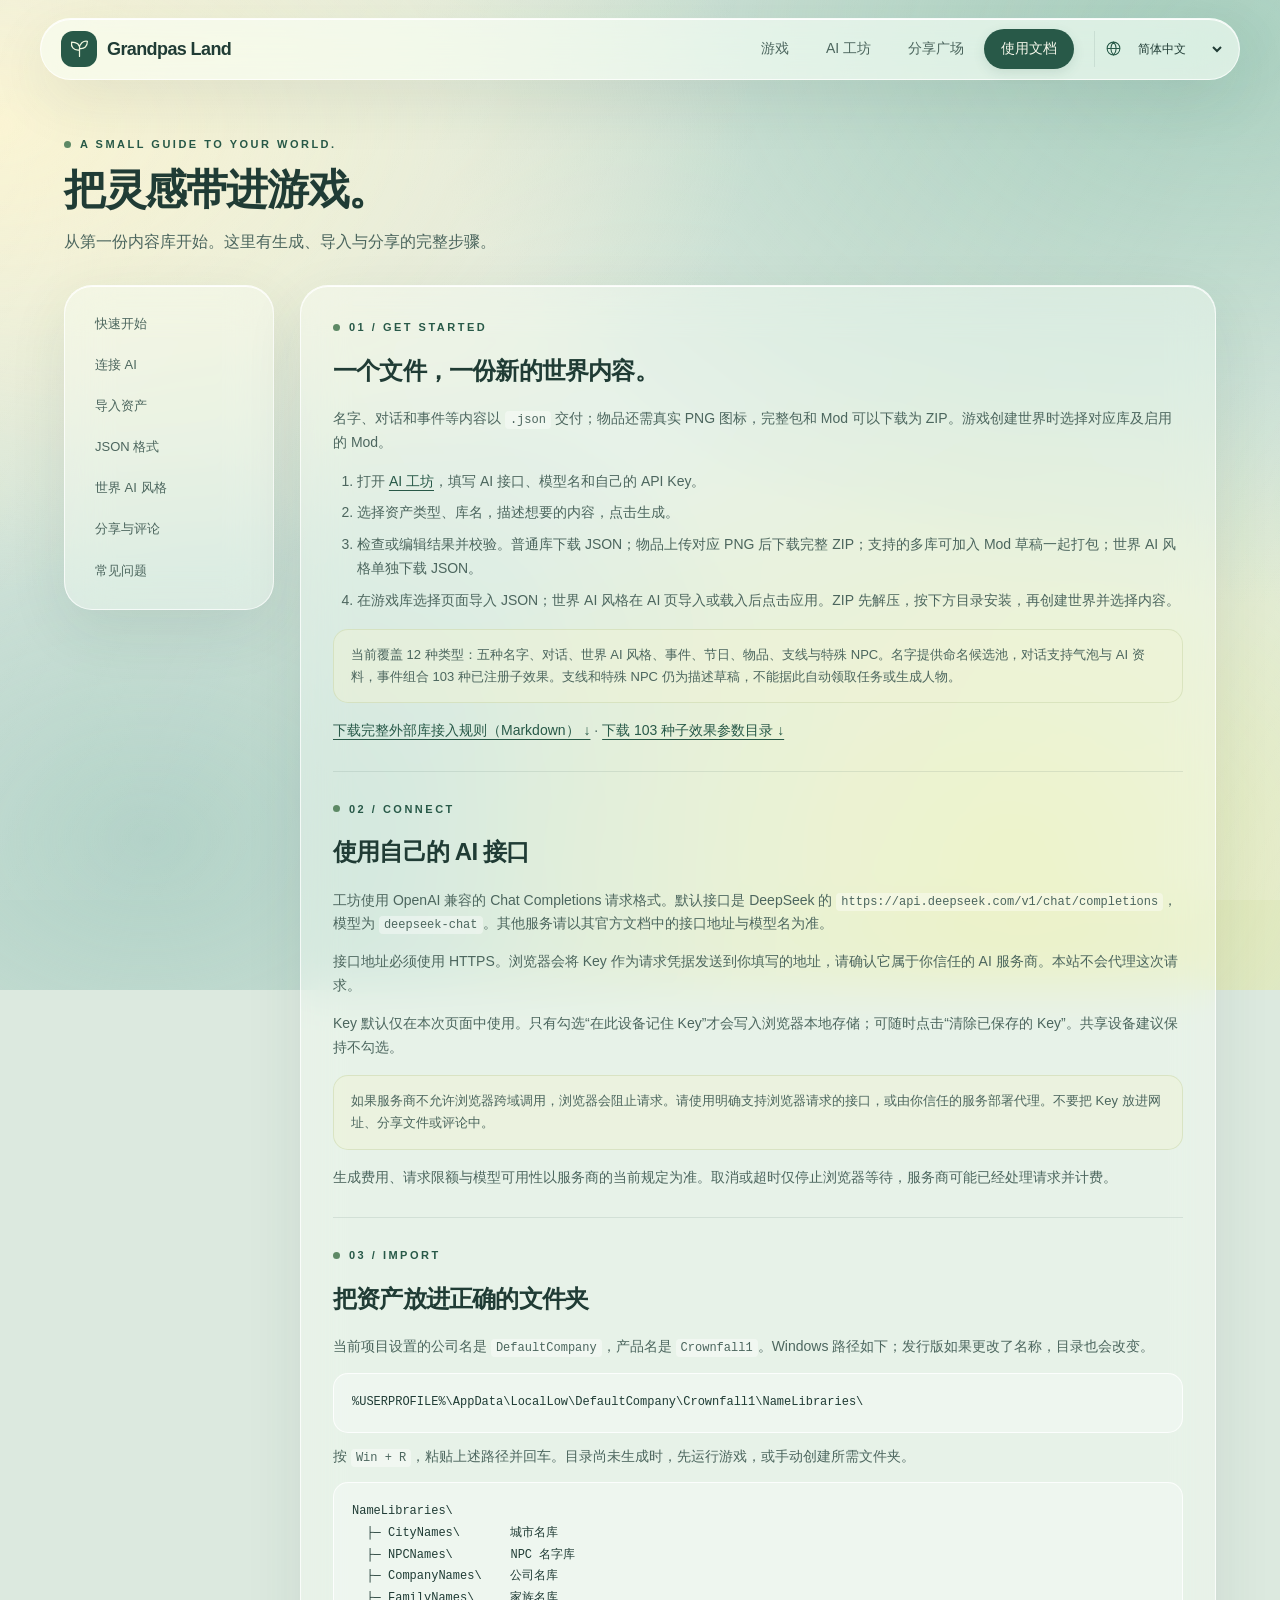
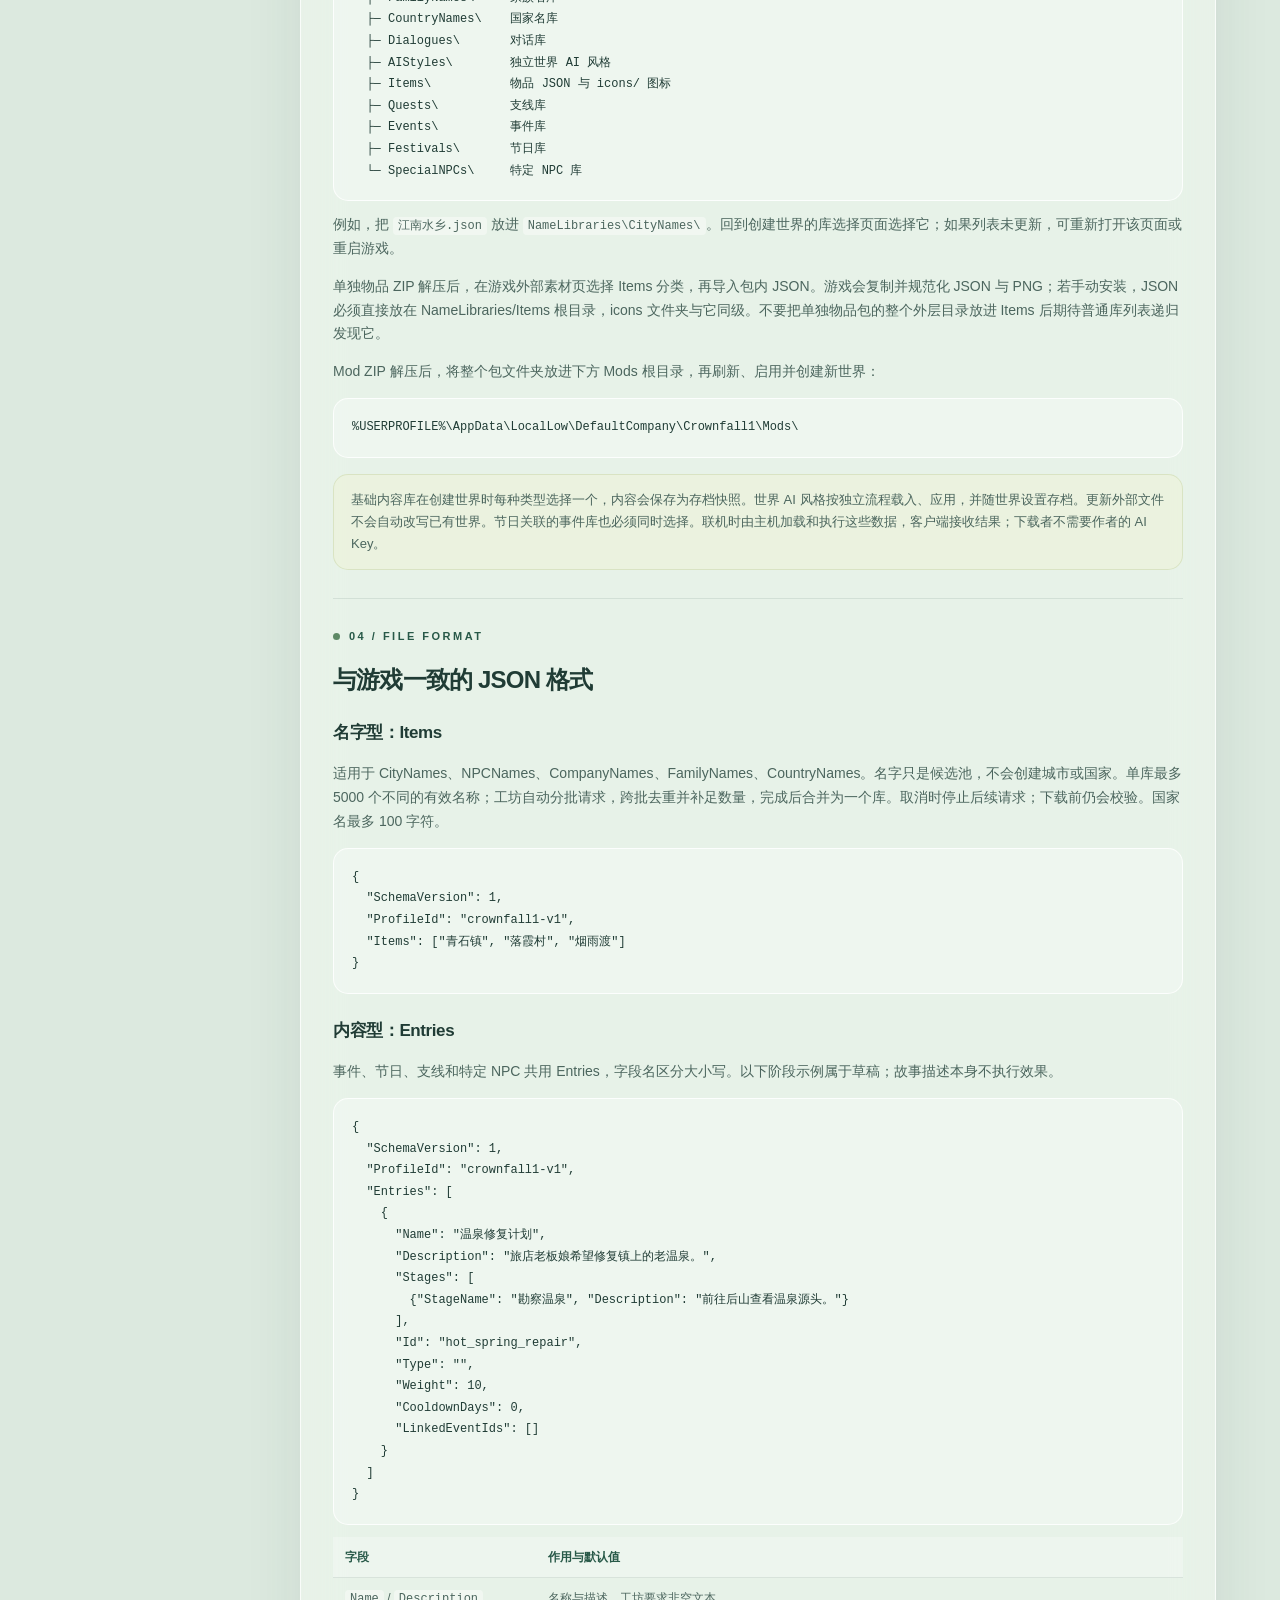
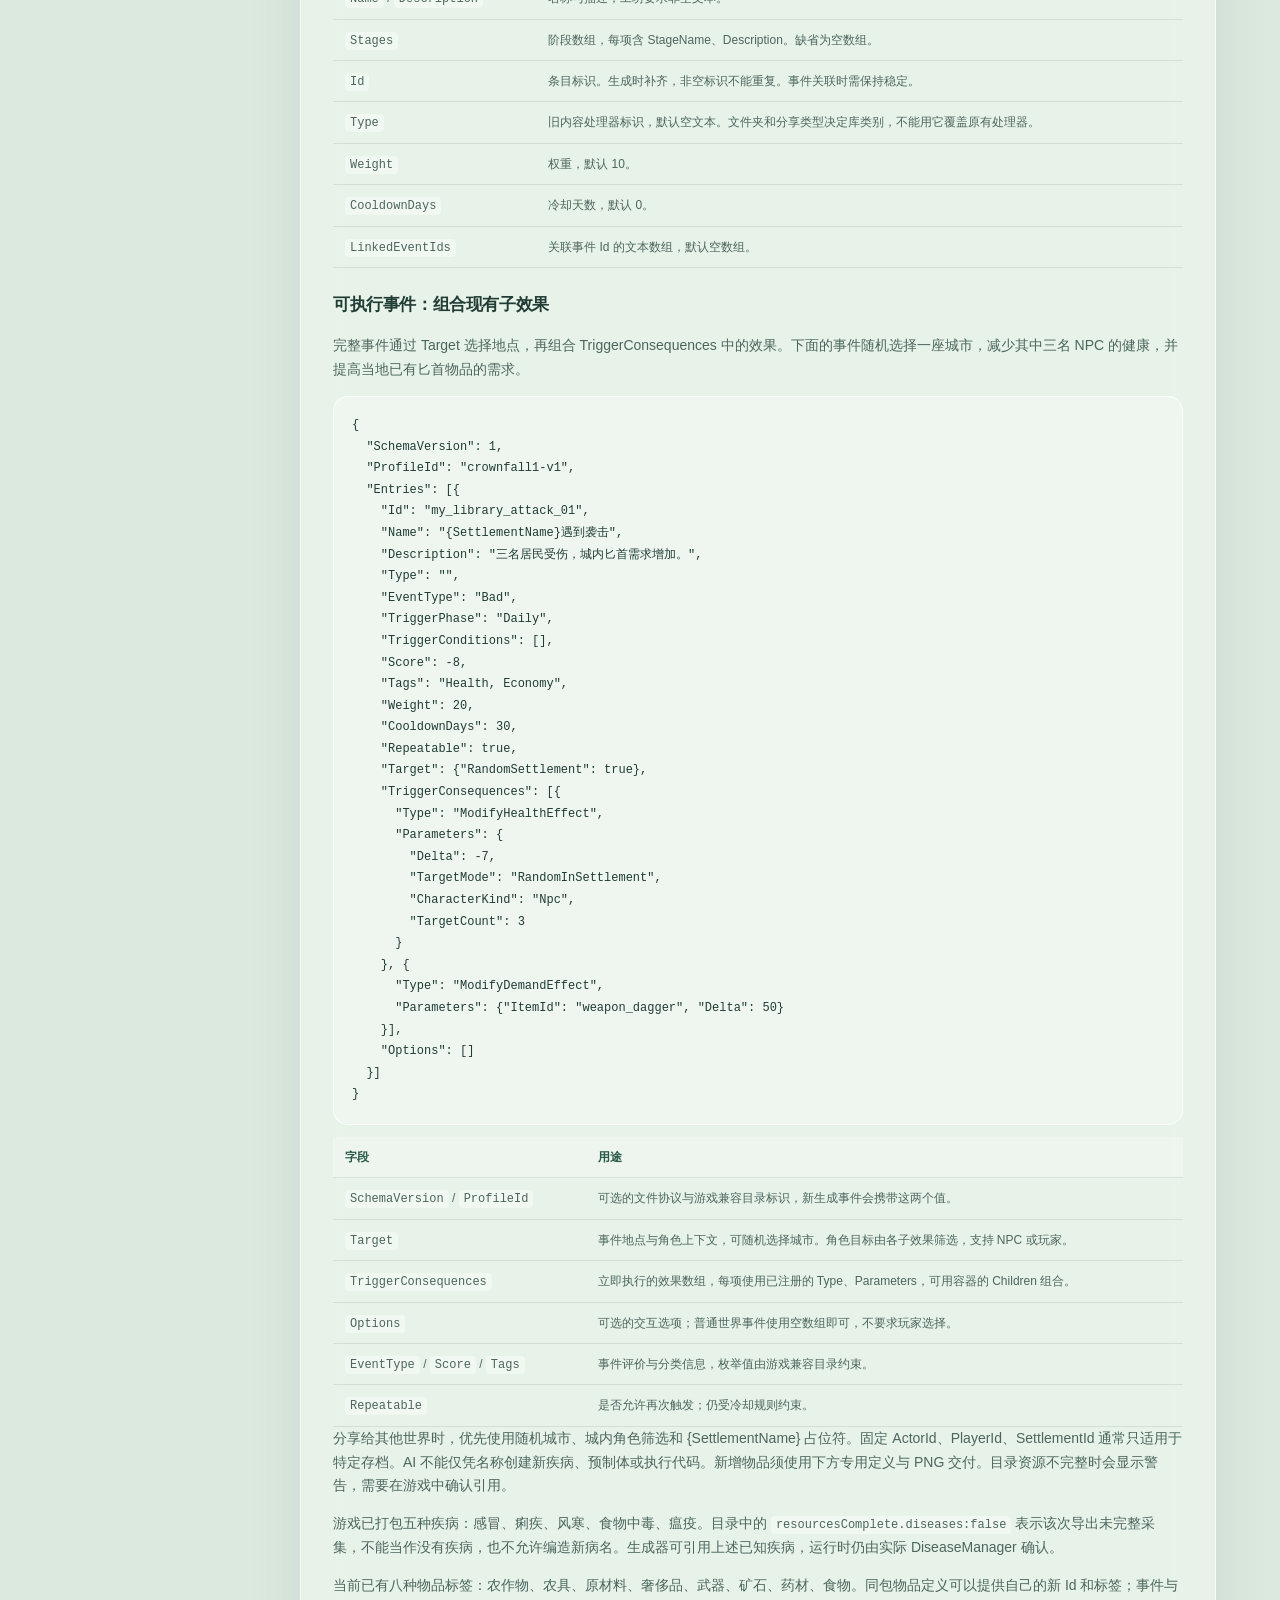
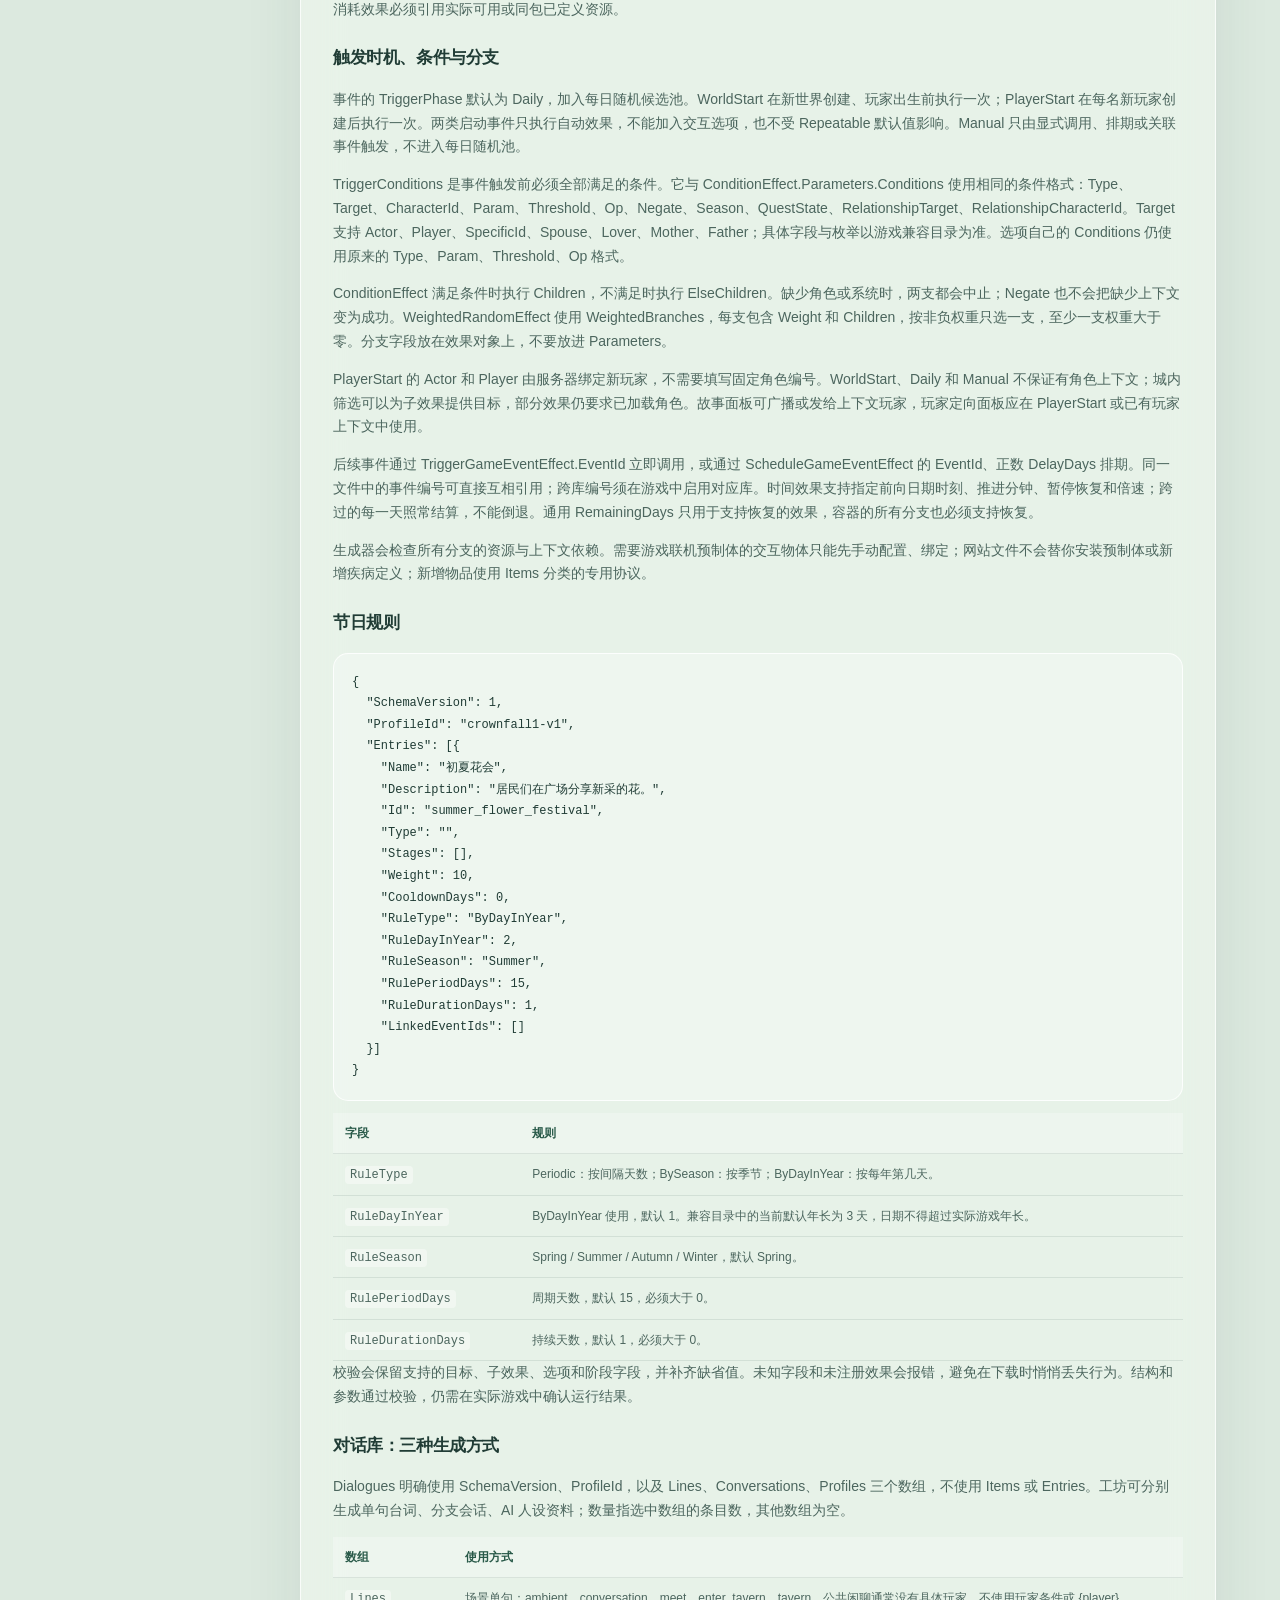
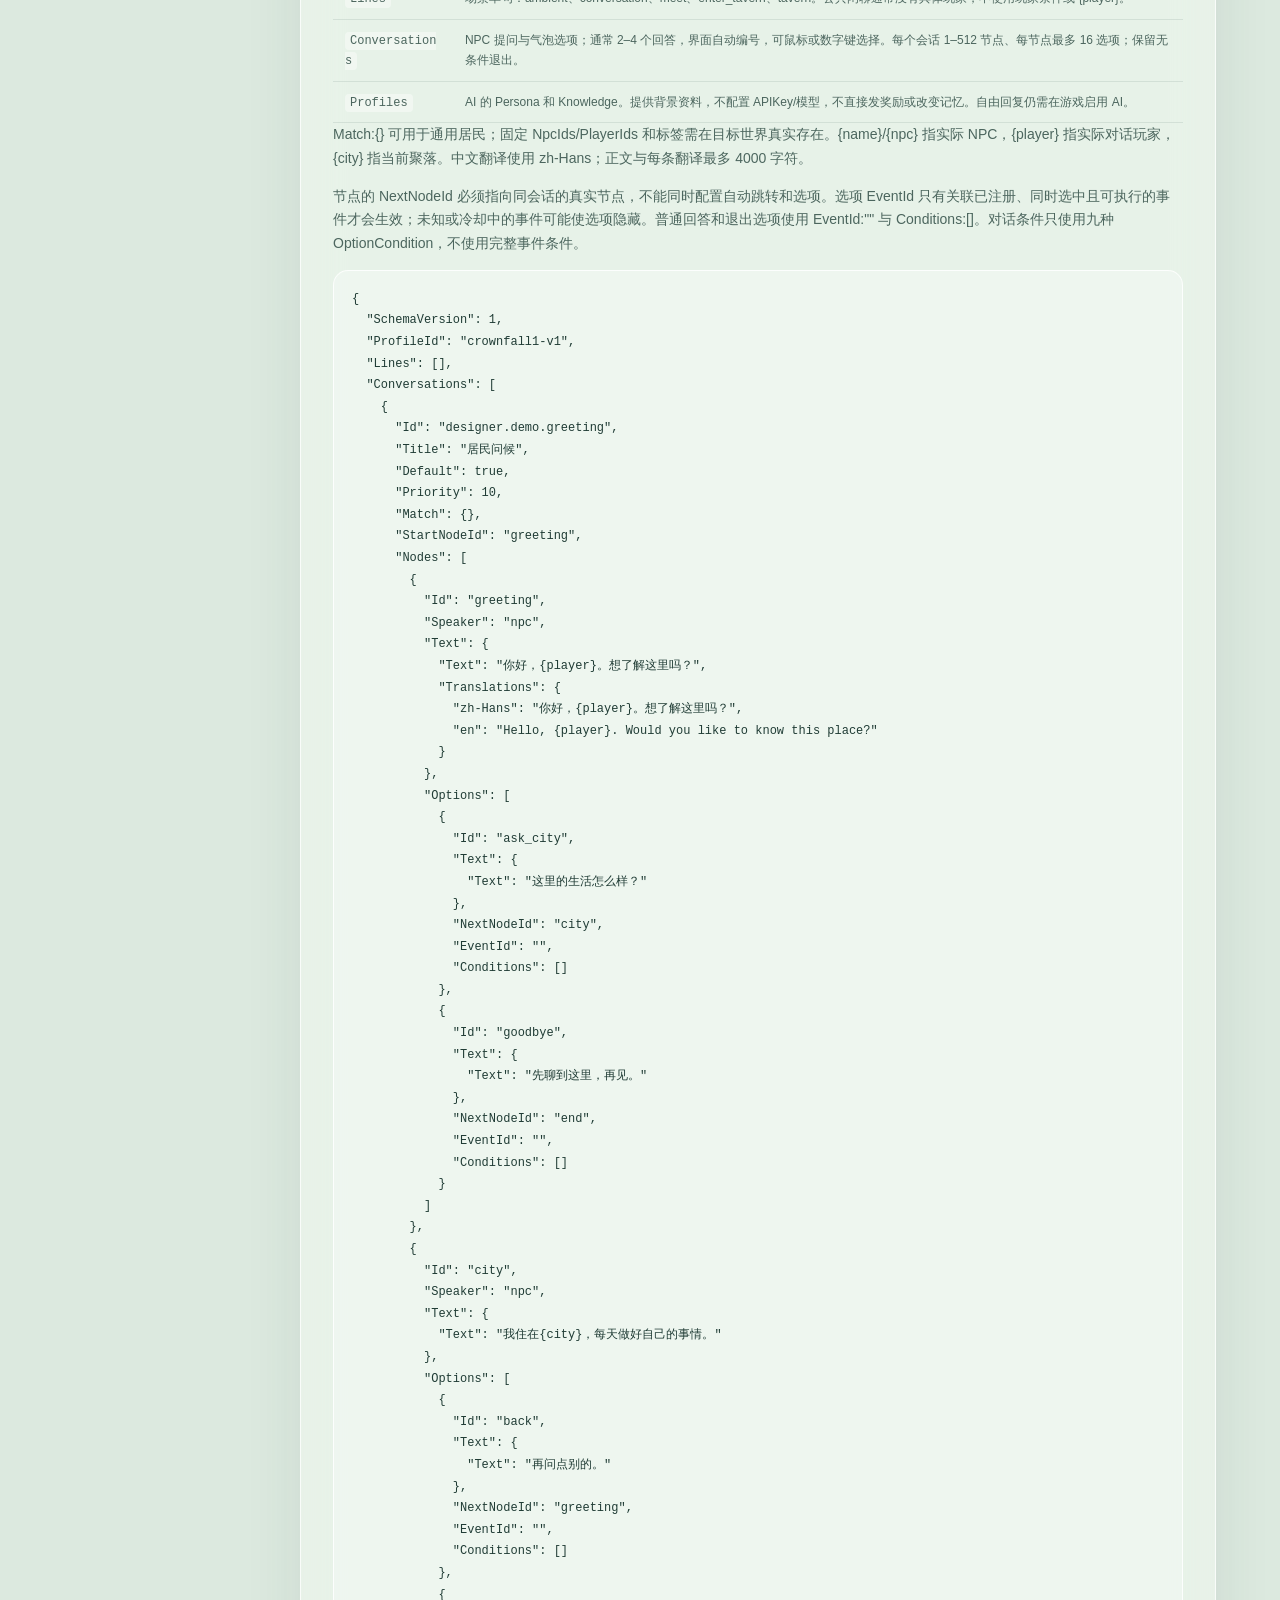
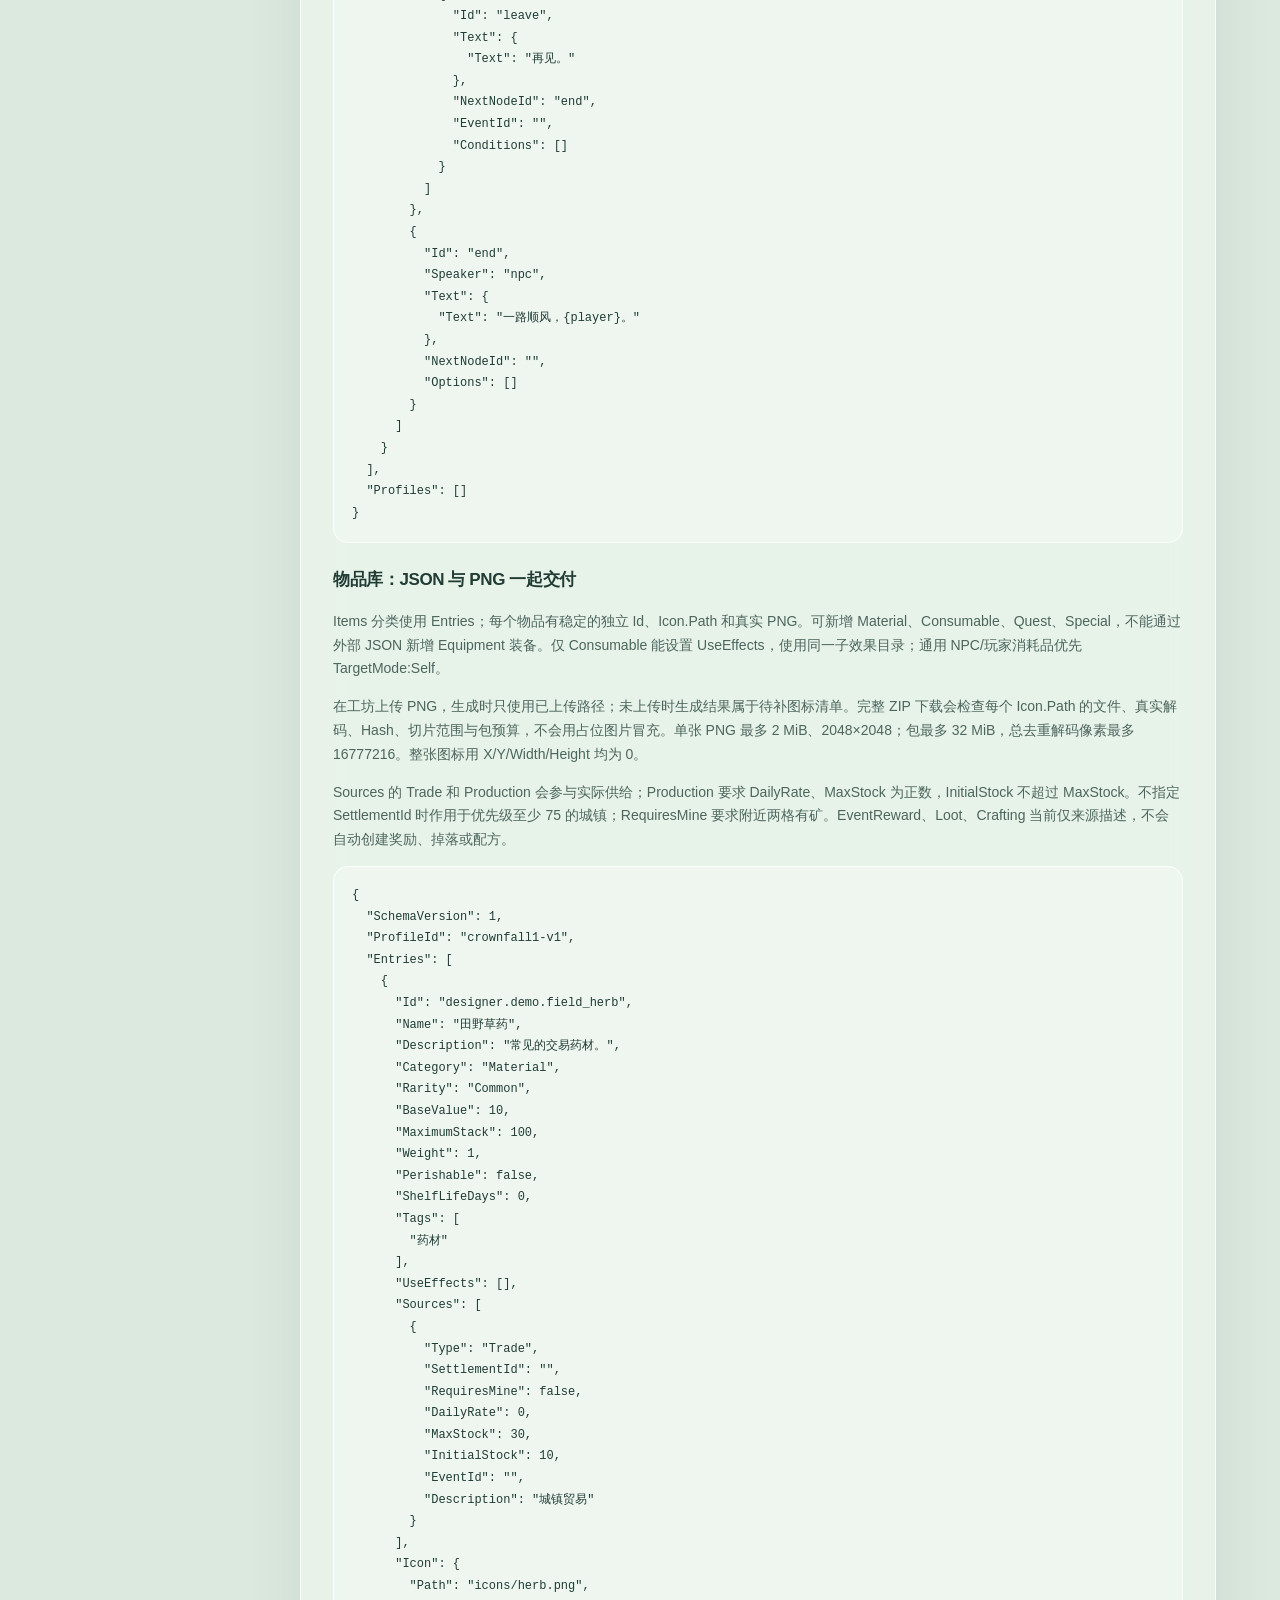
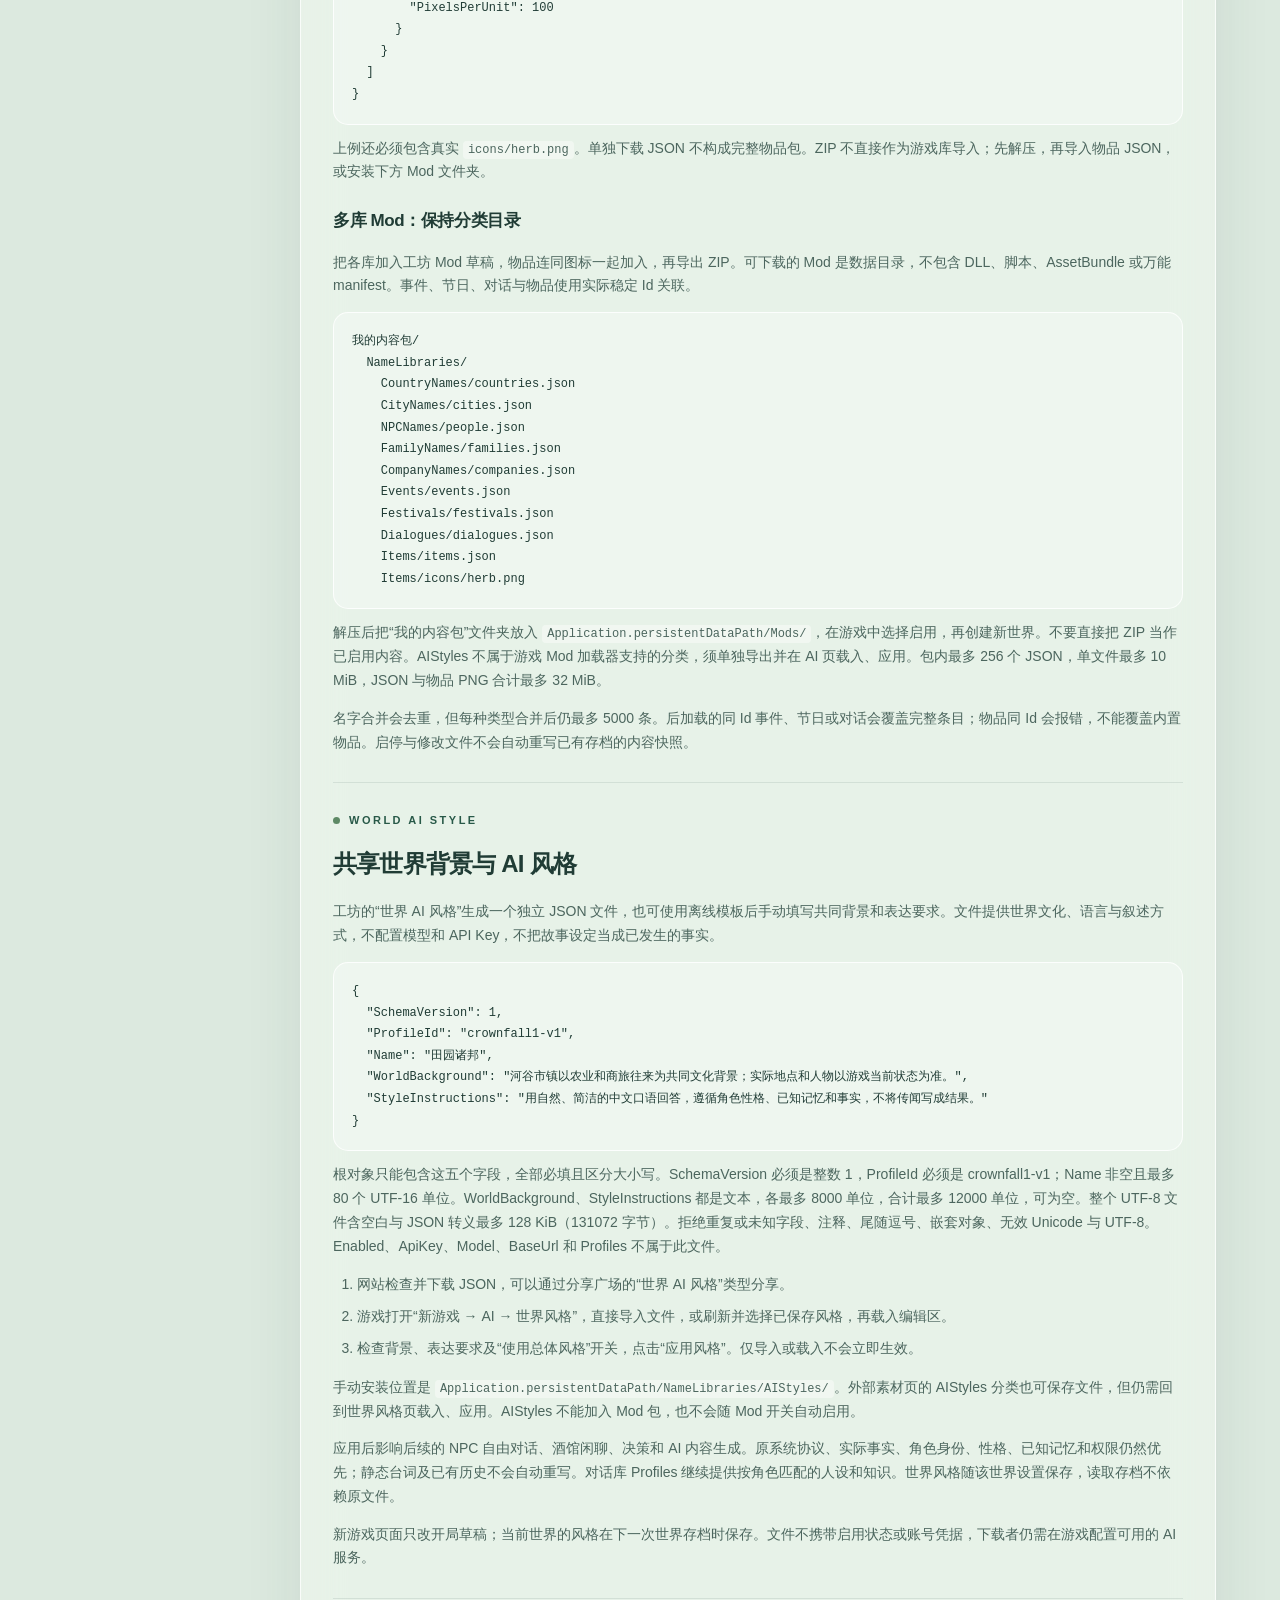
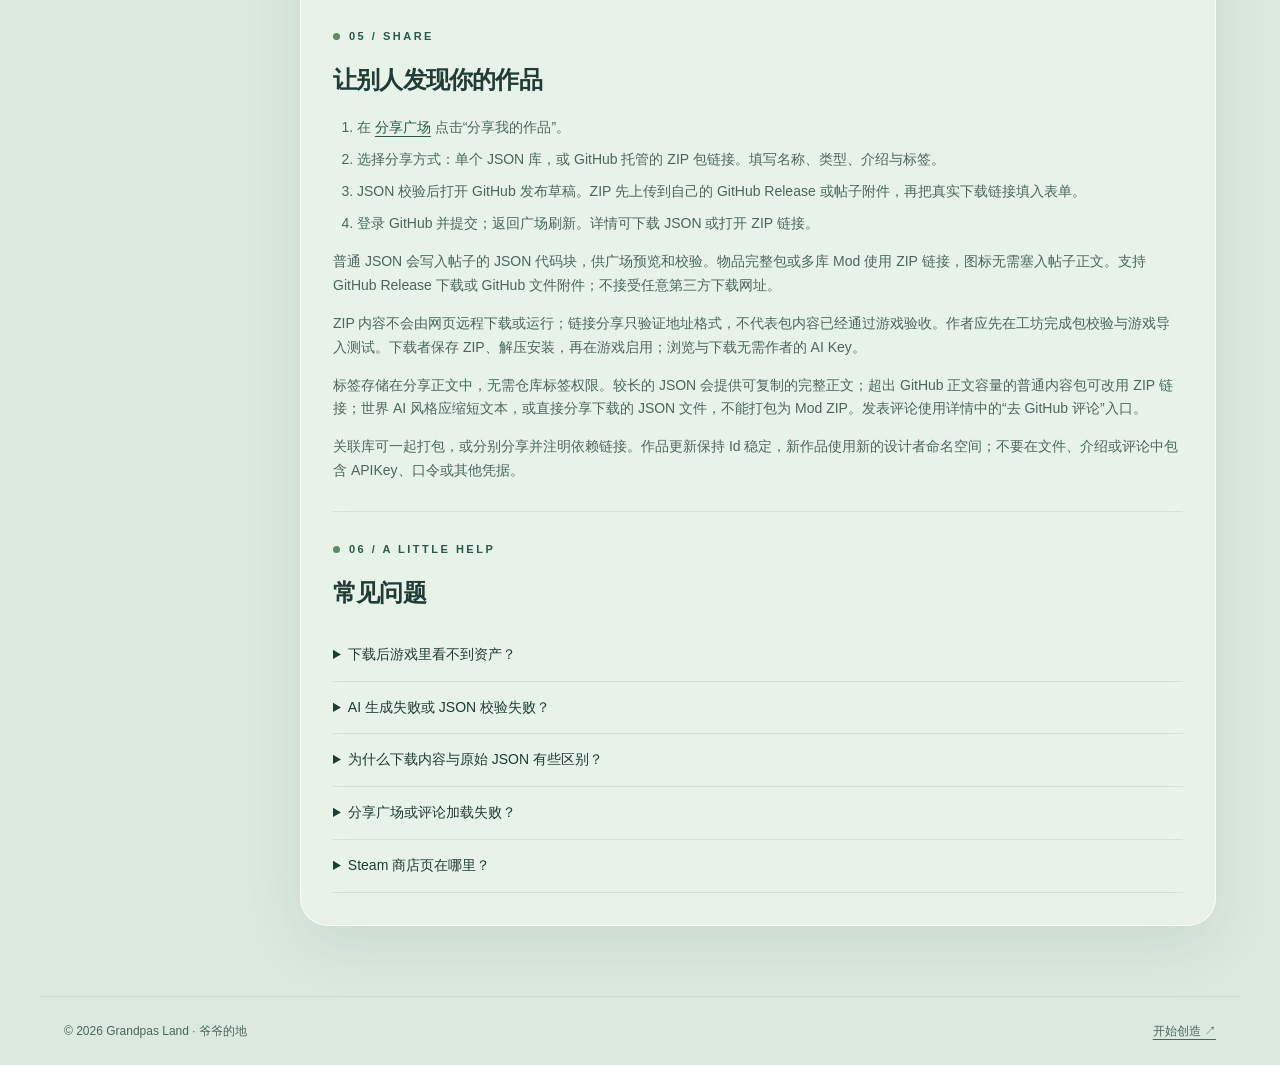
==== commit a7d2fd68: "Add world AI style editor, generation and game-compatible sharing" ====
--- a/docs.html
+++ b/docs.html
@@ -2,8 +2,8 @@
 <html lang="zh-CN">
 <head><meta charset="UTF-8"><meta name="viewport" content="width=device-width, initial-scale=1"><meta name="description" content="Grandpas Land 内容库生成、导入、分享指南与 JSON 字段说明。"><meta name="theme-color" content="#dce9df"><title>使用文档 — Grandpas Land</title><link rel="icon" href="favicon.svg" type="image/svg+xml"><link rel="stylesheet" href="styles.css"><script src="i18n.js" defer></script></head>
 <body><a class="skip" href="#main">跳到主要内容</a><nav class="site-nav" aria-label="主导航"><a class="brand" href="index.html"><span class="brand-mark" aria-hidden="true"><svg viewBox="0 0 32 32" fill="none" stroke="currentColor" stroke-width="1.7" stroke-linecap="round" stroke-linejoin="round"><path d="M16 27V16M16 18C7 19 4 13 5 7c7 0 12 3 11 11ZM16 16C16 9 21 5 27 6c0 7-4 11-11 10Z"/></svg></span>Grandpas Land</a><div class="nav-links"><a href="index.html">游戏</a><a href="workshop.html">AI 工坊</a><a href="gallery.html">分享广场</a><a href="docs.html" aria-current="page">使用文档</a></div><label class="language-control" data-i18n-ignore><svg viewBox="0 0 24 24" aria-hidden="true" fill="none" stroke="currentColor" stroke-width="1.5"><circle cx="12" cy="12" r="9"/><path d="M3 12h18M12 3c5 5 5 13 0 18-5-5-5-13 0-18Z"/></svg><select id="siteLanguage" aria-label="Language / 语言"><option value="zh-CN">简体中文</option><option value="en">English</option></select></label></nav>
-<main class="container" id="main"><div class="page-heading"><div class="eyebrow">A small guide to your world.</div><h1>把灵感带进游戏。</h1><p class="lead">从第一份内容库开始。这里有生成、导入与分享的完整步骤。</p></div><div class="docs-layout"><aside class="docs-nav glass" aria-label="文档目录"><a href="#start">快速开始</a><a href="#api">连接 AI</a><a href="#import">导入资产</a><a href="#format">JSON 格式</a><a href="#share">分享与评论</a><a href="#faq">常见问题</a></aside><article class="docs-content glass">
-<section id="start"><div class="eyebrow">01 / Get started</div><h2>一个文件，一份新的世界内容。</h2><p>名字、对话和事件等内容以 <code>.json</code> 交付；物品还需真实 PNG 图标，完整包和 Mod 可以下载为 ZIP。游戏创建世界时选择对应库及启用的 Mod。</p><ol><li>打开 <a href="workshop.html">AI 工坊</a>，填写 AI 接口、模型名和自己的 API Key。</li><li>选择资产类型、库名，描述想要的内容，点击生成。</li><li>检查或编辑结果并校验。普通库下载 JSON；物品上传对应 PNG 后下载完整 ZIP；多库可加入 Mod 草稿一起打包。</li><li>在游戏库选择页面导入 JSON；ZIP 先解压，按下方目录安装，再创建世界并选择内容。</li></ol><div class="callout">当前覆盖 11 种库：五种名字、对话、事件、节日、物品、支线与特殊 NPC。名字提供命名候选池，对话支持气泡与 AI 资料，事件组合 103 种已注册子效果。支线和特殊 NPC 仍为描述草稿，不能据此自动领取任务或生成人物。</div><p><a href="external-library-rules.md" download>下载完整外部库接入规则（Markdown） ↓</a> · <a href="content-profile.json" download>下载 103 种子效果参数目录 ↓</a></p></section>
+<main class="container" id="main"><div class="page-heading"><div class="eyebrow">A small guide to your world.</div><h1>把灵感带进游戏。</h1><p class="lead">从第一份内容库开始。这里有生成、导入与分享的完整步骤。</p></div><div class="docs-layout"><aside class="docs-nav glass" aria-label="文档目录"><a href="#start">快速开始</a><a href="#api">连接 AI</a><a href="#import">导入资产</a><a href="#format">JSON 格式</a><a href="#world-style">世界 AI 风格</a><a href="#share">分享与评论</a><a href="#faq">常见问题</a></aside><article class="docs-content glass">
+<section id="start"><div class="eyebrow">01 / Get started</div><h2>一个文件，一份新的世界内容。</h2><p>名字、对话和事件等内容以 <code>.json</code> 交付；物品还需真实 PNG 图标，完整包和 Mod 可以下载为 ZIP。游戏创建世界时选择对应库及启用的 Mod。</p><ol><li>打开 <a href="workshop.html">AI 工坊</a>，填写 AI 接口、模型名和自己的 API Key。</li><li>选择资产类型、库名，描述想要的内容，点击生成。</li><li>检查或编辑结果并校验。普通库下载 JSON；物品上传对应 PNG 后下载完整 ZIP；支持的多库可加入 Mod 草稿一起打包；世界 AI 风格单独下载 JSON。</li><li>在游戏库选择页面导入 JSON；世界 AI 风格在 AI 页导入或载入后点击应用。ZIP 先解压，按下方目录安装，再创建世界并选择内容。</li></ol><div class="callout">当前覆盖 12 种类型：五种名字、对话、世界 AI 风格、事件、节日、物品、支线与特殊 NPC。名字提供命名候选池，对话支持气泡与 AI 资料，事件组合 103 种已注册子效果。支线和特殊 NPC 仍为描述草稿，不能据此自动领取任务或生成人物。</div><p><a href="external-library-rules.md" download>下载完整外部库接入规则（Markdown） ↓</a> · <a href="content-profile.json" download>下载 103 种子效果参数目录 ↓</a></p></section>
 <section id="api"><div class="eyebrow">02 / Connect</div><h2>使用自己的 AI 接口</h2><p>工坊使用 OpenAI 兼容的 Chat Completions 请求格式。默认接口是 DeepSeek 的 <code>https://api.deepseek.com/v1/chat/completions</code>，模型为 <code>deepseek-chat</code>。其他服务请以其官方文档中的接口地址与模型名为准。</p><p>接口地址必须使用 HTTPS。浏览器会将 Key 作为请求凭据发送到你填写的地址，请确认它属于你信任的 AI 服务商。本站不会代理这次请求。</p><p>Key 默认仅在本次页面中使用。只有勾选“在此设备记住 Key”才会写入浏览器本地存储；可随时点击“清除已保存的 Key”。共享设备建议保持不勾选。</p><div class="callout">如果服务商不允许浏览器跨域调用，浏览器会阻止请求。请使用明确支持浏览器请求的接口，或由你信任的服务部署代理。不要把 Key 放进网址、分享文件或评论中。</div><p>生成费用、请求限额与模型可用性以服务商的当前规定为准。取消或超时仅停止浏览器等待，服务商可能已经处理请求并计费。</p></section>
 <section id="import"><div class="eyebrow">03 / Import</div><h2>把资产放进正确的文件夹</h2><p>当前项目设置的公司名是 <code>DefaultCompany</code>，产品名是 <code>Crownfall1</code>。Windows 路径如下；发行版如果更改了名称，目录也会改变。</p><pre><code>%USERPROFILE%\AppData\LocalLow\DefaultCompany\Crownfall1\NameLibraries\</code></pre><p>按 <code>Win + R</code>，粘贴上述路径并回车。目录尚未生成时，先运行游戏，或手动创建所需文件夹。</p><pre><code>NameLibraries\
   ├─ CityNames\       城市名库
@@ -12,11 +12,12 @@
   ├─ FamilyNames\     家族名库
   ├─ CountryNames\    国家名库
   ├─ Dialogues\       对话库
+  ├─ AIStyles\        独立世界 AI 风格
   ├─ Items\           物品 JSON 与 icons/ 图标
   ├─ Quests\          支线库
   ├─ Events\          事件库
   ├─ Festivals\       节日库
-  └─ SpecialNPCs\     特定 NPC 库</code></pre><p>例如，把 <code>江南水乡.json</code> 放进 <code>NameLibraries\CityNames\</code>。回到创建世界的库选择页面选择它；如果列表未更新，可重新打开该页面或重启游戏。</p><p>单独物品 ZIP 解压后，在游戏外部素材页选择 Items 分类，再导入包内 JSON。游戏会复制并规范化 JSON 与 PNG；若手动安装，JSON 必须直接放在 NameLibraries/Items 根目录，icons 文件夹与它同级。不要把单独物品包的整个外层目录放进 Items 后期待普通库列表递归发现它。</p><p>Mod ZIP 解压后，将整个包文件夹放进下方 Mods 根目录，再刷新、启用并创建新世界：</p><pre><code>%USERPROFILE%\AppData\LocalLow\DefaultCompany\Crownfall1\Mods\</code></pre><div class="callout">创建世界时每种类型选择一个库，内容会保存为存档快照。更新外部文件不会自动改写已有世界。节日关联的事件库也必须同时选择。联机时由主机加载和执行这些数据，客户端接收结果；下载者不需要作者的 AI Key。</div></section>
+  └─ SpecialNPCs\     特定 NPC 库</code></pre><p>例如，把 <code>江南水乡.json</code> 放进 <code>NameLibraries\CityNames\</code>。回到创建世界的库选择页面选择它；如果列表未更新，可重新打开该页面或重启游戏。</p><p>单独物品 ZIP 解压后，在游戏外部素材页选择 Items 分类，再导入包内 JSON。游戏会复制并规范化 JSON 与 PNG；若手动安装，JSON 必须直接放在 NameLibraries/Items 根目录，icons 文件夹与它同级。不要把单独物品包的整个外层目录放进 Items 后期待普通库列表递归发现它。</p><p>Mod ZIP 解压后，将整个包文件夹放进下方 Mods 根目录，再刷新、启用并创建新世界：</p><pre><code>%USERPROFILE%\AppData\LocalLow\DefaultCompany\Crownfall1\Mods\</code></pre><div class="callout">基础内容库在创建世界时每种类型选择一个，内容会保存为存档快照。世界 AI 风格按独立流程载入、应用，并随世界设置存档。更新外部文件不会自动改写已有世界。节日关联的事件库也必须同时选择。联机时由主机加载和执行这些数据，客户端接收结果；下载者不需要作者的 AI Key。</div></section>
 <section id="format"><div class="eyebrow">04 / File format</div><h2>与游戏一致的 JSON 格式</h2><h3>名字型：Items</h3><p>适用于 CityNames、NPCNames、CompanyNames、FamilyNames、CountryNames。名字只是候选池，不会创建城市或国家。单库最多 5000 个不同的有效名称；工坊自动分批请求，跨批去重并补足数量，完成后合并为一个库。取消时停止后续请求；下载前仍会校验。国家名最多 100 字符。</p><pre><code>{
   "SchemaVersion": 1,
   "ProfileId": "crownfall1-v1",
@@ -220,7 +221,14 @@
     Festivals/festivals.json
     Dialogues/dialogues.json
     Items/items.json
-    Items/icons/herb.png</code></pre><p>解压后把“我的内容包”文件夹放入 <code>Application.persistentDataPath/Mods/</code>，在游戏中选择启用，再创建新世界。不要直接把 ZIP 当作已启用内容。包内最多 256 个 JSON，单文件最多 10 MiB，JSON 与物品 PNG 合计最多 32 MiB。</p><p>名字合并会去重，但每种类型合并后仍最多 5000 条。后加载的同 Id 事件、节日或对话会覆盖完整条目；物品同 Id 会报错，不能覆盖内置物品。启停与修改文件不会自动重写已有存档的内容快照。</p></section>
-<section id="share"><div class="eyebrow">05 / Share</div><h2>让别人发现你的作品</h2><ol><li>在 <a href="gallery.html">分享广场</a> 点击“分享我的作品”。</li><li>选择分享方式：单个 JSON 库，或 GitHub 托管的 ZIP 包链接。填写名称、类型、介绍与标签。</li><li>JSON 校验后打开 GitHub 发布草稿。ZIP 先上传到自己的 GitHub Release 或帖子附件，再把真实下载链接填入表单。</li><li>登录 GitHub 并提交；返回广场刷新。详情可下载 JSON 或打开 ZIP 链接。</li></ol><p>普通 JSON 会写入帖子的 JSON 代码块，供广场预览和校验。物品完整包或多库 Mod 使用 ZIP 链接，图标无需塞入帖子正文。支持 GitHub Release 下载或 GitHub 文件附件；不接受任意第三方下载网址。</p><p>ZIP 内容不会由网页远程下载或运行；链接分享只验证地址格式，不代表包内容已经通过游戏验收。作者应先在工坊完成包校验与游戏导入测试。下载者保存 ZIP、解压安装，再在游戏启用；浏览与下载无需作者的 AI Key。</p><p>标签存储在分享正文中，无需仓库标签权限。较长的 JSON 会提供可复制的完整正文；超出 GitHub 正文容量应改用 ZIP 链接。发表评论使用详情中的“去 GitHub 评论”入口。</p><p>关联库可一起打包，或分别分享并注明依赖链接。作品更新保持 Id 稳定，新作品使用新的设计者命名空间；不要在文件、介绍或评论中包含 APIKey、口令或其他凭据。</p></section>
-<section id="faq" class="faq"><div class="eyebrow">06 / A little help</div><h2>常见问题</h2><details><summary>下载后游戏里看不到资产？</summary><p>确认 JSON 分类目录与根结构正确：名字 Items，对话 Lines/Conversations/Profiles，其余支持分类 Entries。物品需 PNG，ZIP 需先解压安装。重新打开库选择页面，再创建新世界；当前目录名称与发行版可能不同。</p></details><details><summary>AI 生成失败或 JSON 校验失败？</summary><p>AI 不保证总能返回正确结构。检查具体错误提示，减少条目数、简化提示词后重试。预览中的手动编辑也必须保持合法 JSON。</p></details><details><summary>为什么下载内容与原始 JSON 有些区别？</summary><p>下载会规范化空白并补齐缺省值，保留预览中支持的名字、描述、阶段、目标和子效果。未知字段会报错，不会静默删除。</p></details><details><summary>分享广场或评论加载失败？</summary><p>浏览器需要访问 GitHub API。网络限制或 GitHub 的未登录请求额度都可能导致失败，可稍后重试或打开 GitHub 原帖查看。</p></details><details><summary>Steam 商店页在哪里？</summary><p>目前还没有配置正式 Steam 商店链接。商店上线后，官网会提供直达入口。</p></details></section>
+    Items/icons/herb.png</code></pre><p>解压后把“我的内容包”文件夹放入 <code>Application.persistentDataPath/Mods/</code>，在游戏中选择启用，再创建新世界。不要直接把 ZIP 当作已启用内容。AIStyles 不属于游戏 Mod 加载器支持的分类，须单独导出并在 AI 页载入、应用。包内最多 256 个 JSON，单文件最多 10 MiB，JSON 与物品 PNG 合计最多 32 MiB。</p><p>名字合并会去重，但每种类型合并后仍最多 5000 条。后加载的同 Id 事件、节日或对话会覆盖完整条目；物品同 Id 会报错，不能覆盖内置物品。启停与修改文件不会自动重写已有存档的内容快照。</p></section>
+<section id="world-style"><div class="eyebrow">World AI style</div><h2>共享世界背景与 AI 风格</h2><p>工坊的“世界 AI 风格”生成一个独立 JSON 文件，也可使用离线模板后手动填写共同背景和表达要求。文件提供世界文化、语言与叙述方式，不配置模型和 API Key，不把故事设定当成已发生的事实。</p><pre><code>{
+  "SchemaVersion": 1,
+  "ProfileId": "crownfall1-v1",
+  "Name": "田园诸邦",
+  "WorldBackground": "河谷市镇以农业和商旅往来为共同文化背景；实际地点和人物以游戏当前状态为准。",
+  "StyleInstructions": "用自然、简洁的中文口语回答，遵循角色性格、已知记忆和事实，不将传闻写成结果。"
+}</code></pre><p>根对象只能包含这五个字段，全部必填且区分大小写。SchemaVersion 必须是整数 1，ProfileId 必须是 crownfall1-v1；Name 非空且最多 80 个 UTF-16 单位。WorldBackground、StyleInstructions 都是文本，各最多 8000 单位，合计最多 12000 单位，可为空。整个 UTF-8 文件含空白与 JSON 转义最多 128 KiB（131072 字节）。拒绝重复或未知字段、注释、尾随逗号、嵌套对象、无效 Unicode 与 UTF-8。Enabled、ApiKey、Model、BaseUrl 和 Profiles 不属于此文件。</p><ol><li>网站检查并下载 JSON，可以通过分享广场的“世界 AI 风格”类型分享。</li><li>游戏打开“新游戏 → AI → 世界风格”，直接导入文件，或刷新并选择已保存风格，再载入编辑区。</li><li>检查背景、表达要求及“使用总体风格”开关，点击“应用风格”。仅导入或载入不会立即生效。</li></ol><p>手动安装位置是 <code>Application.persistentDataPath/NameLibraries/AIStyles/</code>。外部素材页的 AIStyles 分类也可保存文件，但仍需回到世界风格页载入、应用。AIStyles 不能加入 Mod 包，也不会随 Mod 开关自动启用。</p><p>应用后影响后续的 NPC 自由对话、酒馆闲聊、决策和 AI 内容生成。原系统协议、实际事实、角色身份、性格、已知记忆和权限仍然优先；静态台词及已有历史不会自动重写。对话库 Profiles 继续提供按角色匹配的人设和知识。世界风格随该世界设置保存，读取存档不依赖原文件。</p><p>新游戏页面只改开局草稿；当前世界的风格在下一次世界存档时保存。文件不携带启用状态或账号凭据，下载者仍需在游戏配置可用的 AI 服务。</p></section>
+<section id="share"><div class="eyebrow">05 / Share</div><h2>让别人发现你的作品</h2><ol><li>在 <a href="gallery.html">分享广场</a> 点击“分享我的作品”。</li><li>选择分享方式：单个 JSON 库，或 GitHub 托管的 ZIP 包链接。填写名称、类型、介绍与标签。</li><li>JSON 校验后打开 GitHub 发布草稿。ZIP 先上传到自己的 GitHub Release 或帖子附件，再把真实下载链接填入表单。</li><li>登录 GitHub 并提交；返回广场刷新。详情可下载 JSON 或打开 ZIP 链接。</li></ol><p>普通 JSON 会写入帖子的 JSON 代码块，供广场预览和校验。物品完整包或多库 Mod 使用 ZIP 链接，图标无需塞入帖子正文。支持 GitHub Release 下载或 GitHub 文件附件；不接受任意第三方下载网址。</p><p>ZIP 内容不会由网页远程下载或运行；链接分享只验证地址格式，不代表包内容已经通过游戏验收。作者应先在工坊完成包校验与游戏导入测试。下载者保存 ZIP、解压安装，再在游戏启用；浏览与下载无需作者的 AI Key。</p><p>标签存储在分享正文中，无需仓库标签权限。较长的 JSON 会提供可复制的完整正文；超出 GitHub 正文容量的普通内容包可改用 ZIP 链接；世界 AI 风格应缩短文本，或直接分享下载的 JSON 文件，不能打包为 Mod ZIP。发表评论使用详情中的“去 GitHub 评论”入口。</p><p>关联库可一起打包，或分别分享并注明依赖链接。作品更新保持 Id 稳定，新作品使用新的设计者命名空间；不要在文件、介绍或评论中包含 APIKey、口令或其他凭据。</p></section>
+<section id="faq" class="faq"><div class="eyebrow">06 / A little help</div><h2>常见问题</h2><details><summary>下载后游戏里看不到资产？</summary><p>确认 JSON 分类目录与根结构正确：名字 Items，对话 Lines/Conversations/Profiles，世界 AI 风格是上述五字段，其余支持分类 Entries。物品需 PNG，ZIP 需先解压安装。重新打开库选择页面，再创建新世界；当前目录名称与发行版可能不同。</p></details><details><summary>AI 生成失败或 JSON 校验失败？</summary><p>AI 不保证总能返回正确结构。检查具体错误提示，减少条目数、简化提示词后重试。预览中的手动编辑也必须保持合法 JSON。</p></details><details><summary>为什么下载内容与原始 JSON 有些区别？</summary><p>下载会规范化空白并补齐缺省值，保留预览中支持的名字、描述、阶段、目标和子效果。未知字段会报错，不会静默删除。</p></details><details><summary>分享广场或评论加载失败？</summary><p>浏览器需要访问 GitHub API。网络限制或 GitHub 的未登录请求额度都可能导致失败，可稍后重试或打开 GitHub 原帖查看。</p></details><details><summary>Steam 商店页在哪里？</summary><p>目前还没有配置正式 Steam 商店链接。商店上线后，官网会提供直达入口。</p></details></section>
 </article></div></main><footer class="site-footer"><span>© 2026 Grandpas Land · 爷爷的地</span><a href="workshop.html">开始创造 ↗</a></footer></body></html>
--- a/styles.css
+++ b/styles.css
@@ -36,3 +36,4 @@
 @media(max-width:640px){.site-nav{display:grid;grid-template-columns:1fr auto;gap:8px;padding:12px}.brand{justify-self:start;grid-row:1;grid-column:1;font-size:15px}.language-control{grid-row:1;grid-column:2;padding-left:0;border-left:0}.language-control svg{width:15px;height:15px}.language-control select{width:83px;font-size:11px;min-height:30px;padding:4px}.nav-links{grid-column:1/-1;grid-row:2;margin-left:0}.nav-links a{padding-inline:10px}html[lang=en] .nav-links a{font-size:11px;padding-inline:10px}html[lang=en] .hero-copy h1{font-size:38px;letter-spacing:-1.5px}html[lang=en] .hero-copy .actions{gap:7px}html[lang=en] .hero-copy .btn{padding-inline:13px;font-size:11px}}
 
 .package-builder{margin-top:28px}.package-builder>input{max-width:380px}.mod-libraries{list-style:none;padding:0;display:grid;gap:10px}.mod-library{display:flex;justify-content:space-between;align-items:center;gap:14px;padding:12px 16px;border:1px solid #5b796e24;border-radius:14px;background:#ffffff50;overflow-wrap:anywhere}.mod-library .btn{flex-shrink:0}.visually-hidden{position:absolute;width:1px;height:1px;overflow:hidden;clip-path:inset(50%)}.form-card .path{white-space:pre-wrap;overflow-wrap:anywhere}@media(max-width:640px){.mod-library{align-items:flex-start}.package-builder{padding:22px}}
+.world-style-card .style-editor{min-height:145px;resize:vertical;line-height:1.7}.world-style-card .actions{margin-top:16px}.world-style-card .actions+.tip{margin-top:16px;margin-bottom:0}#styleCount[data-kind=error]{color:#a53d38}.world-style-card{border-color:#507b6350}
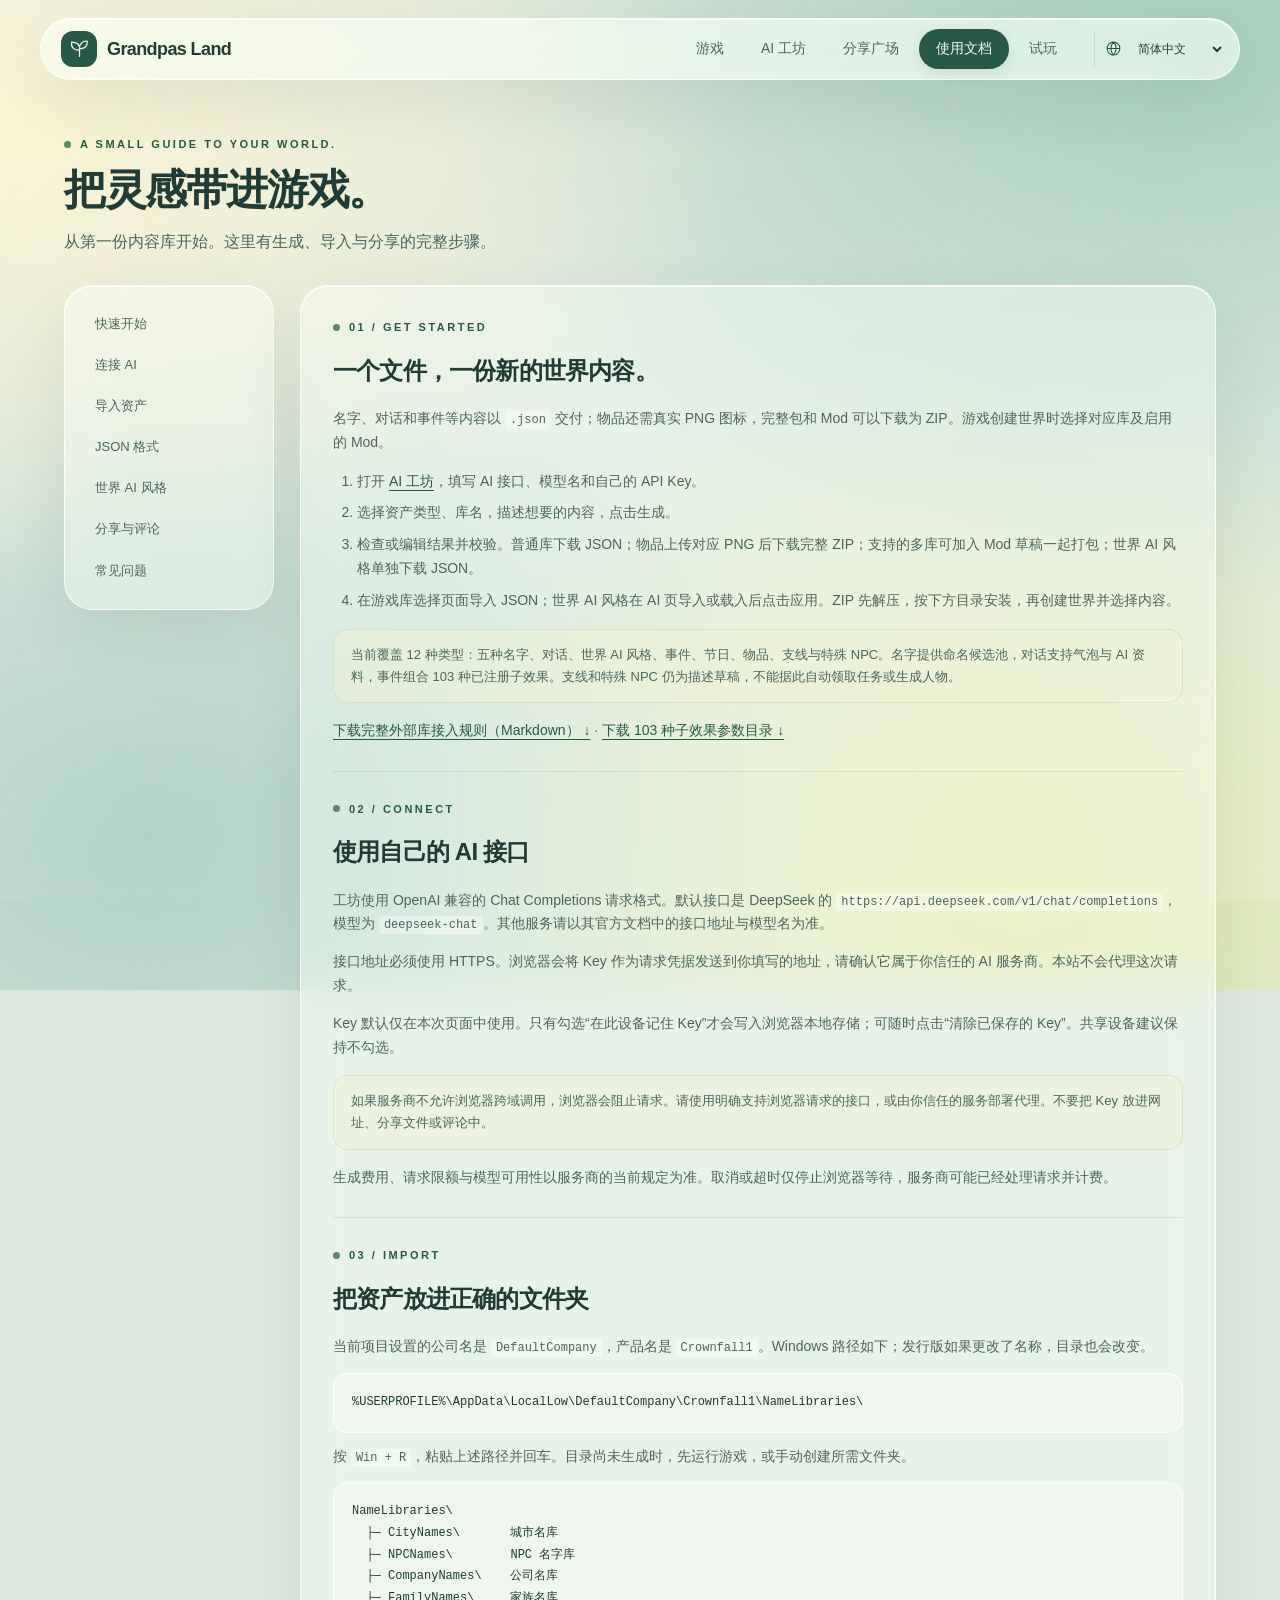
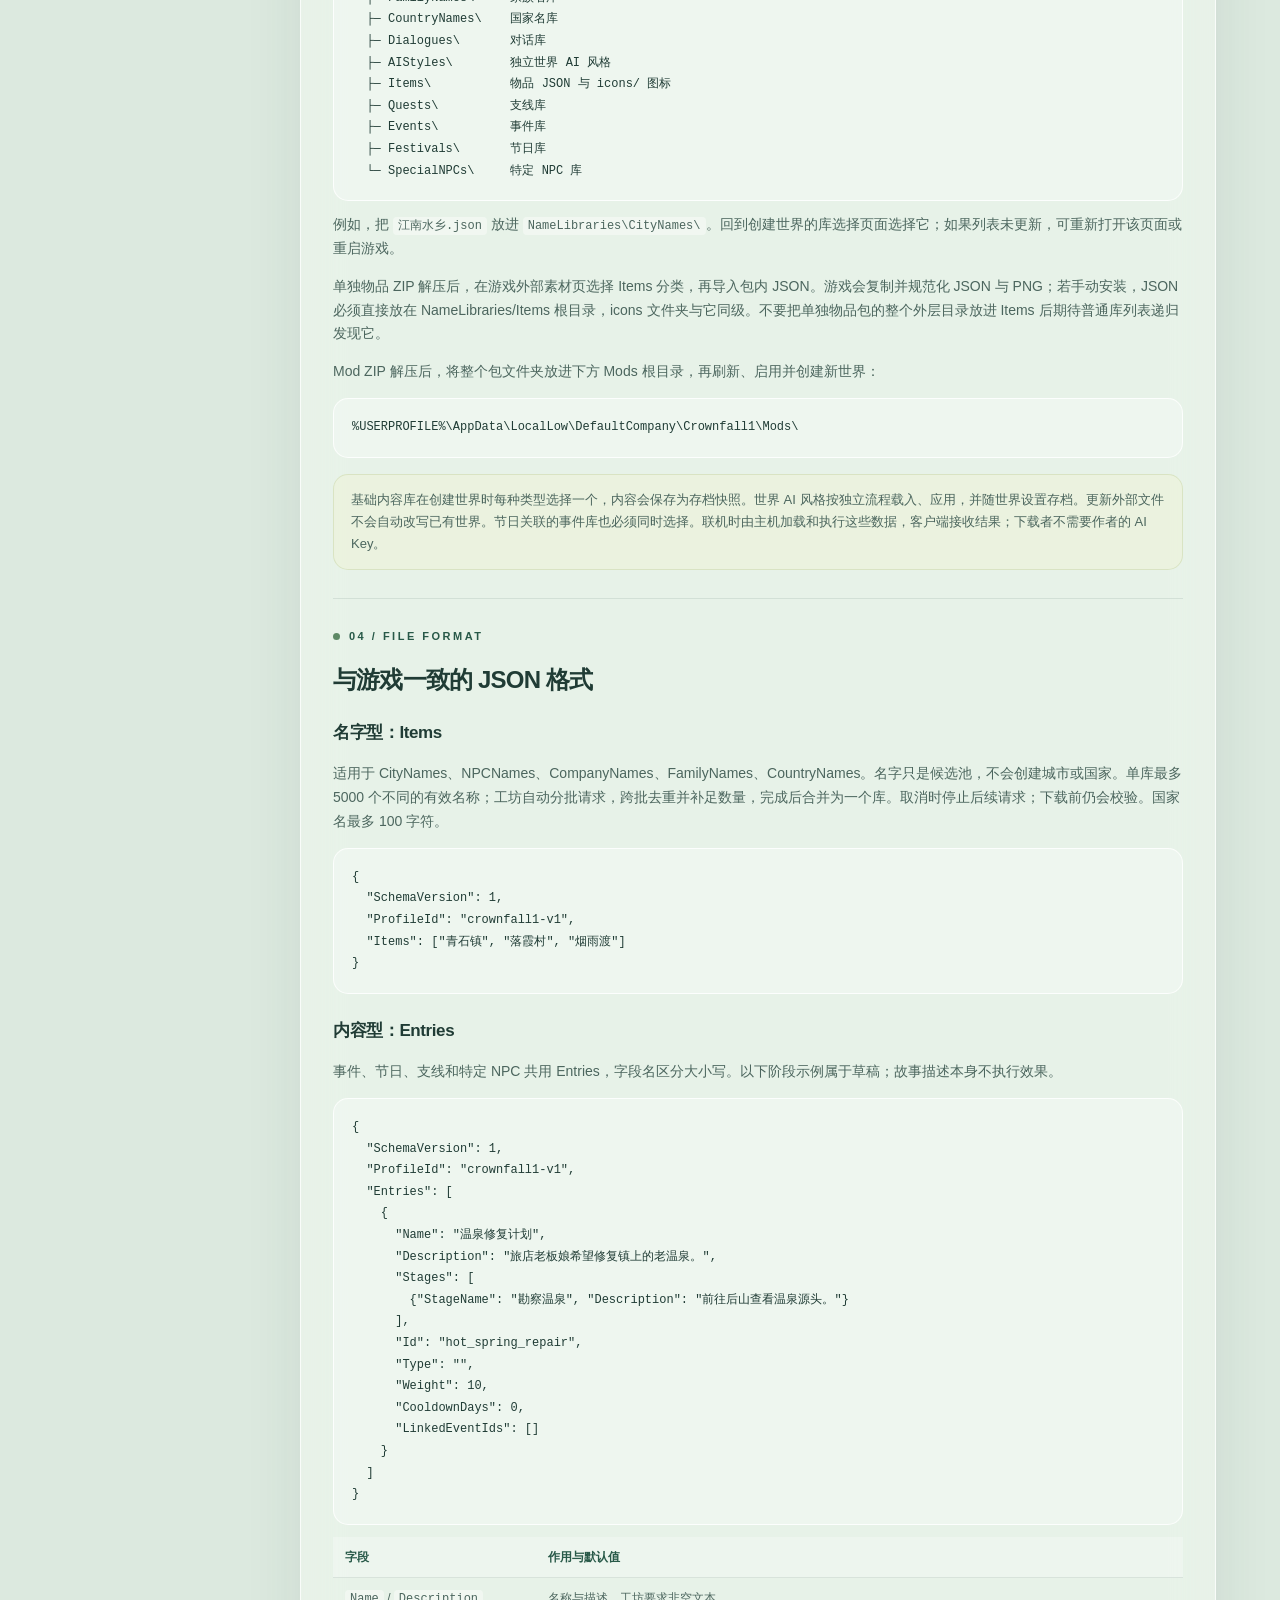
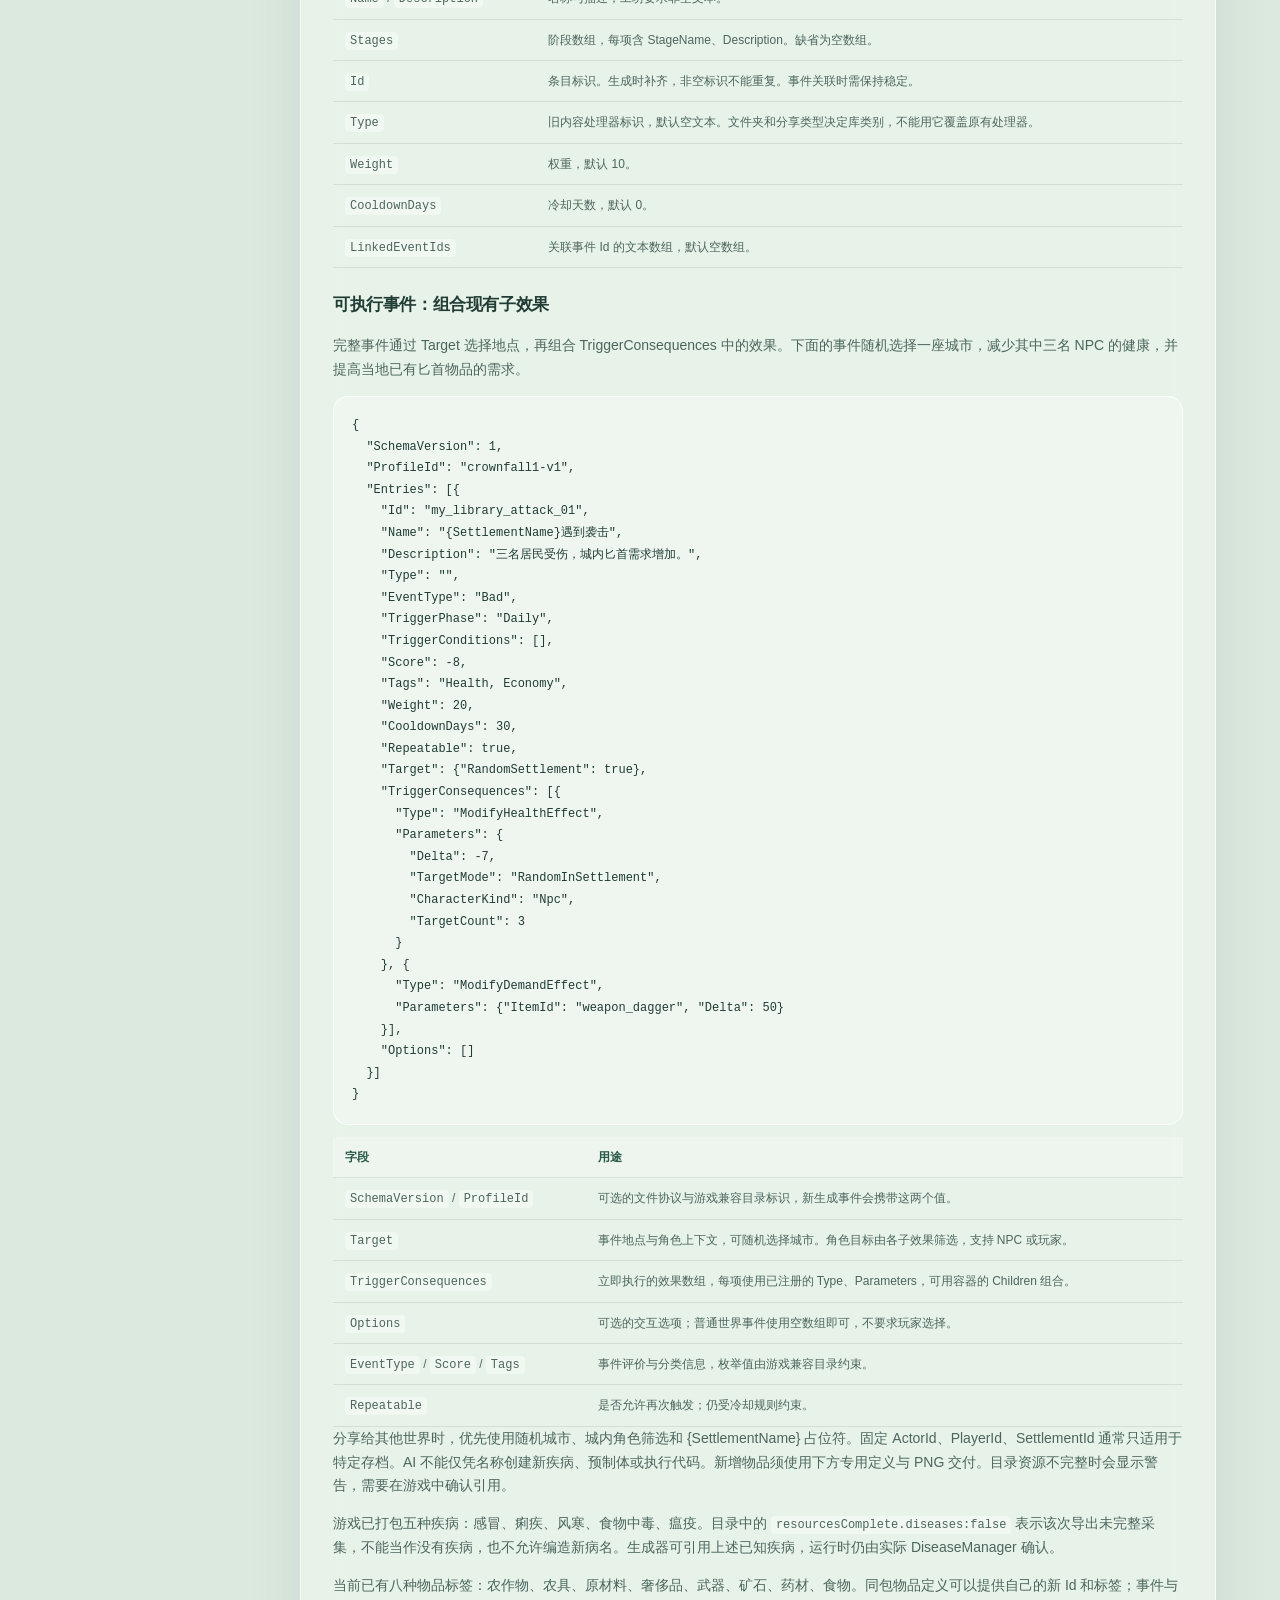
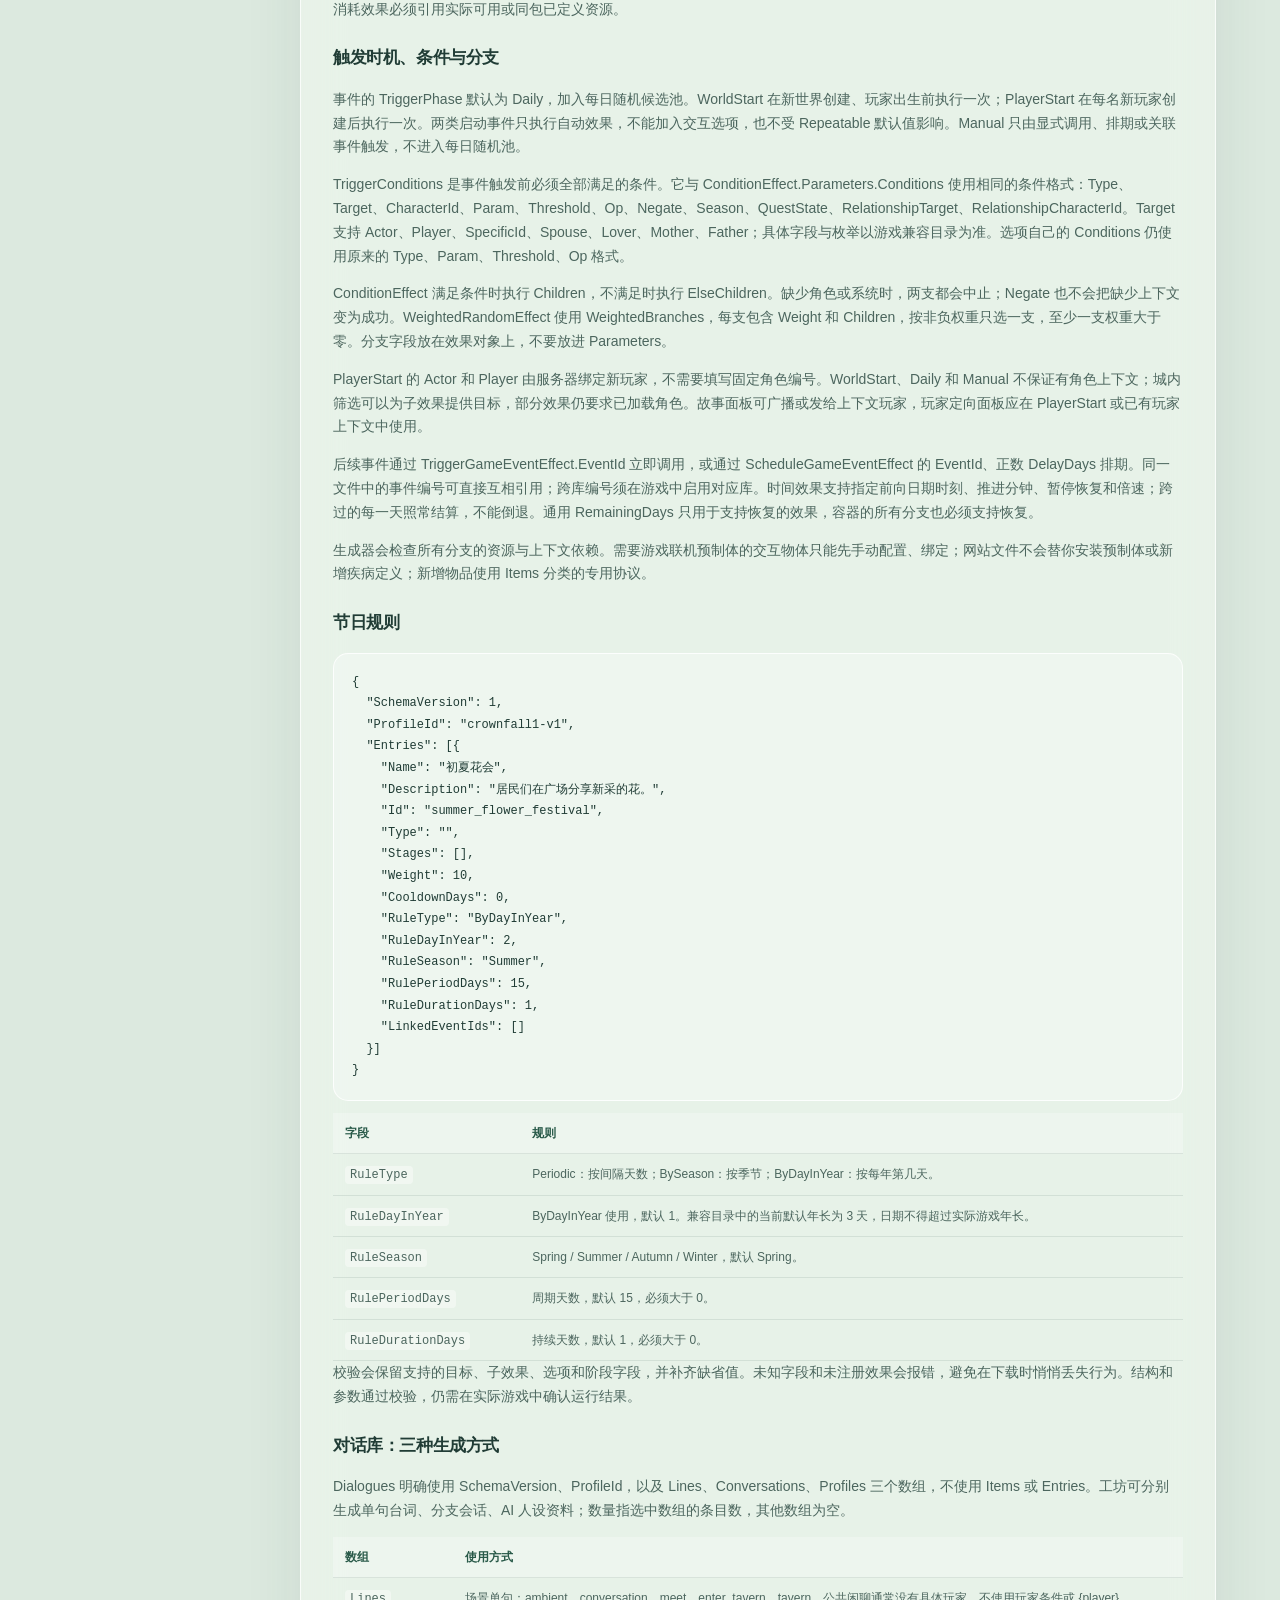
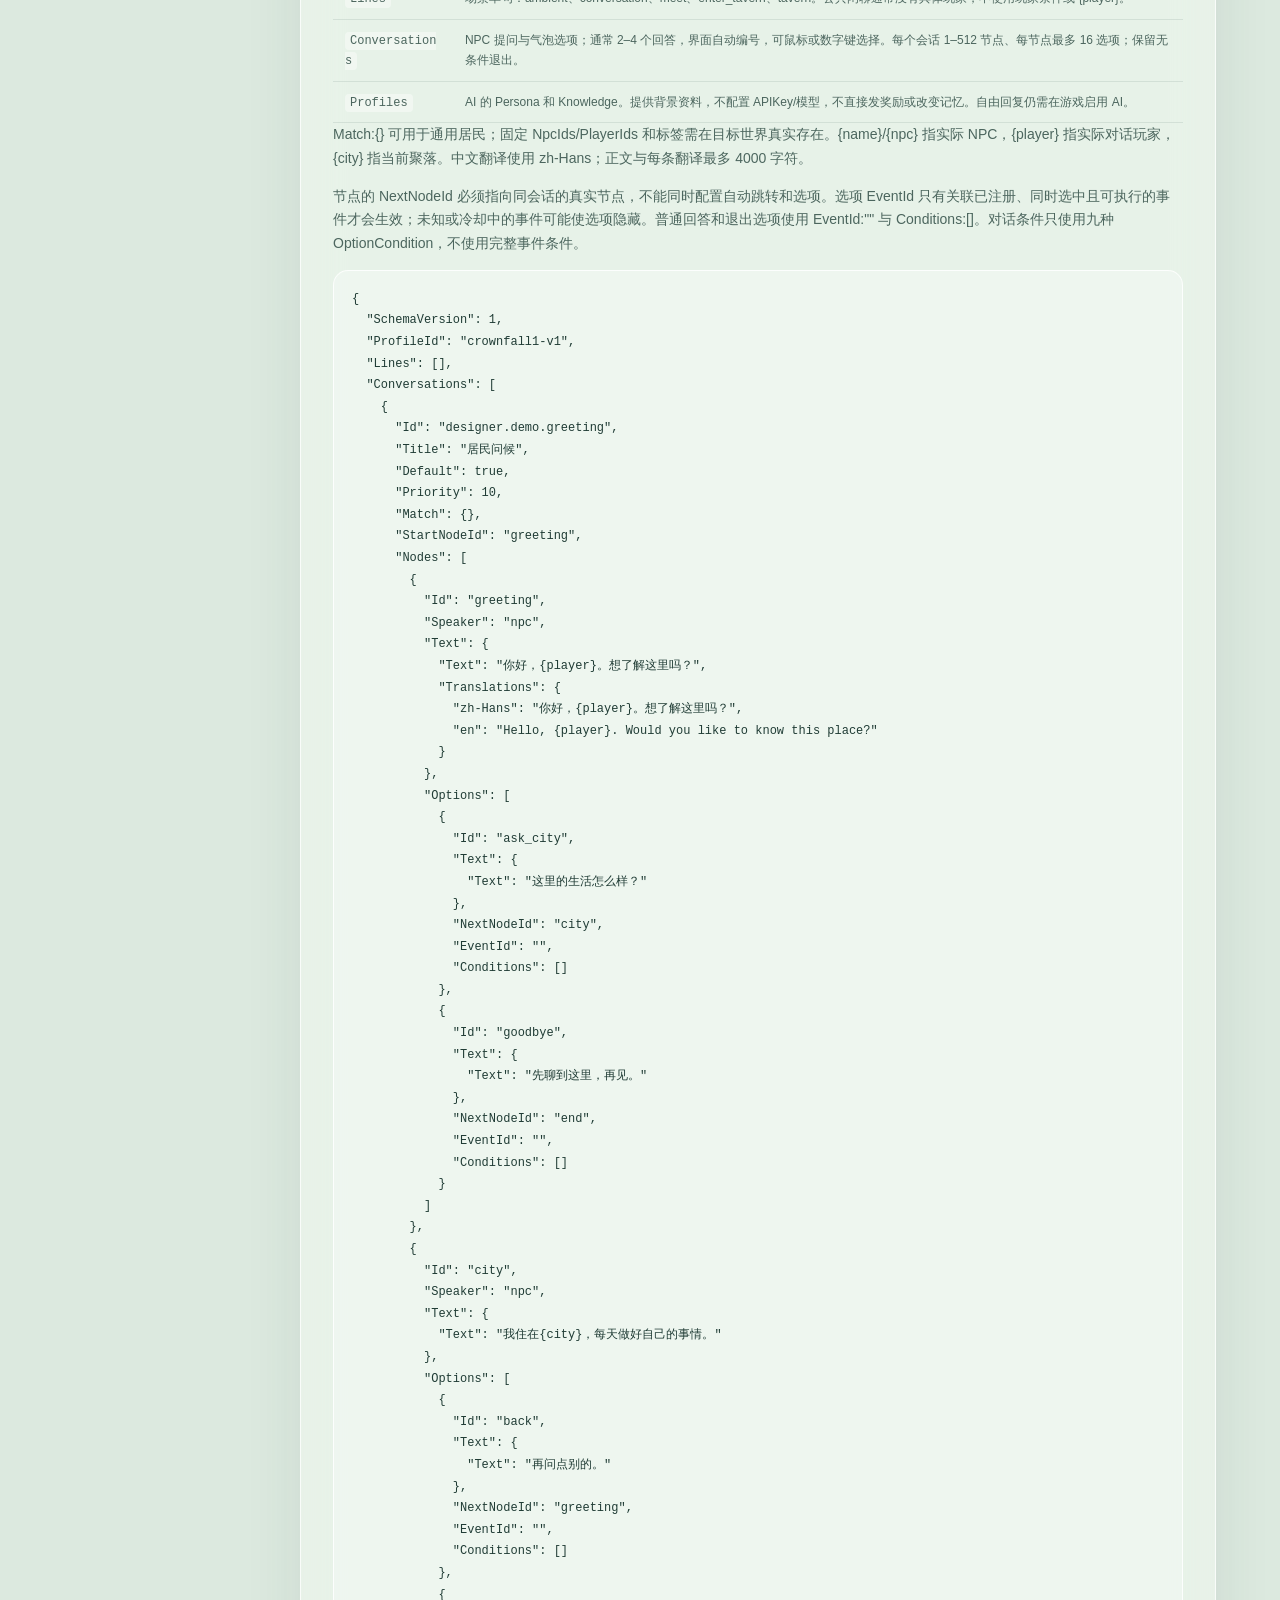
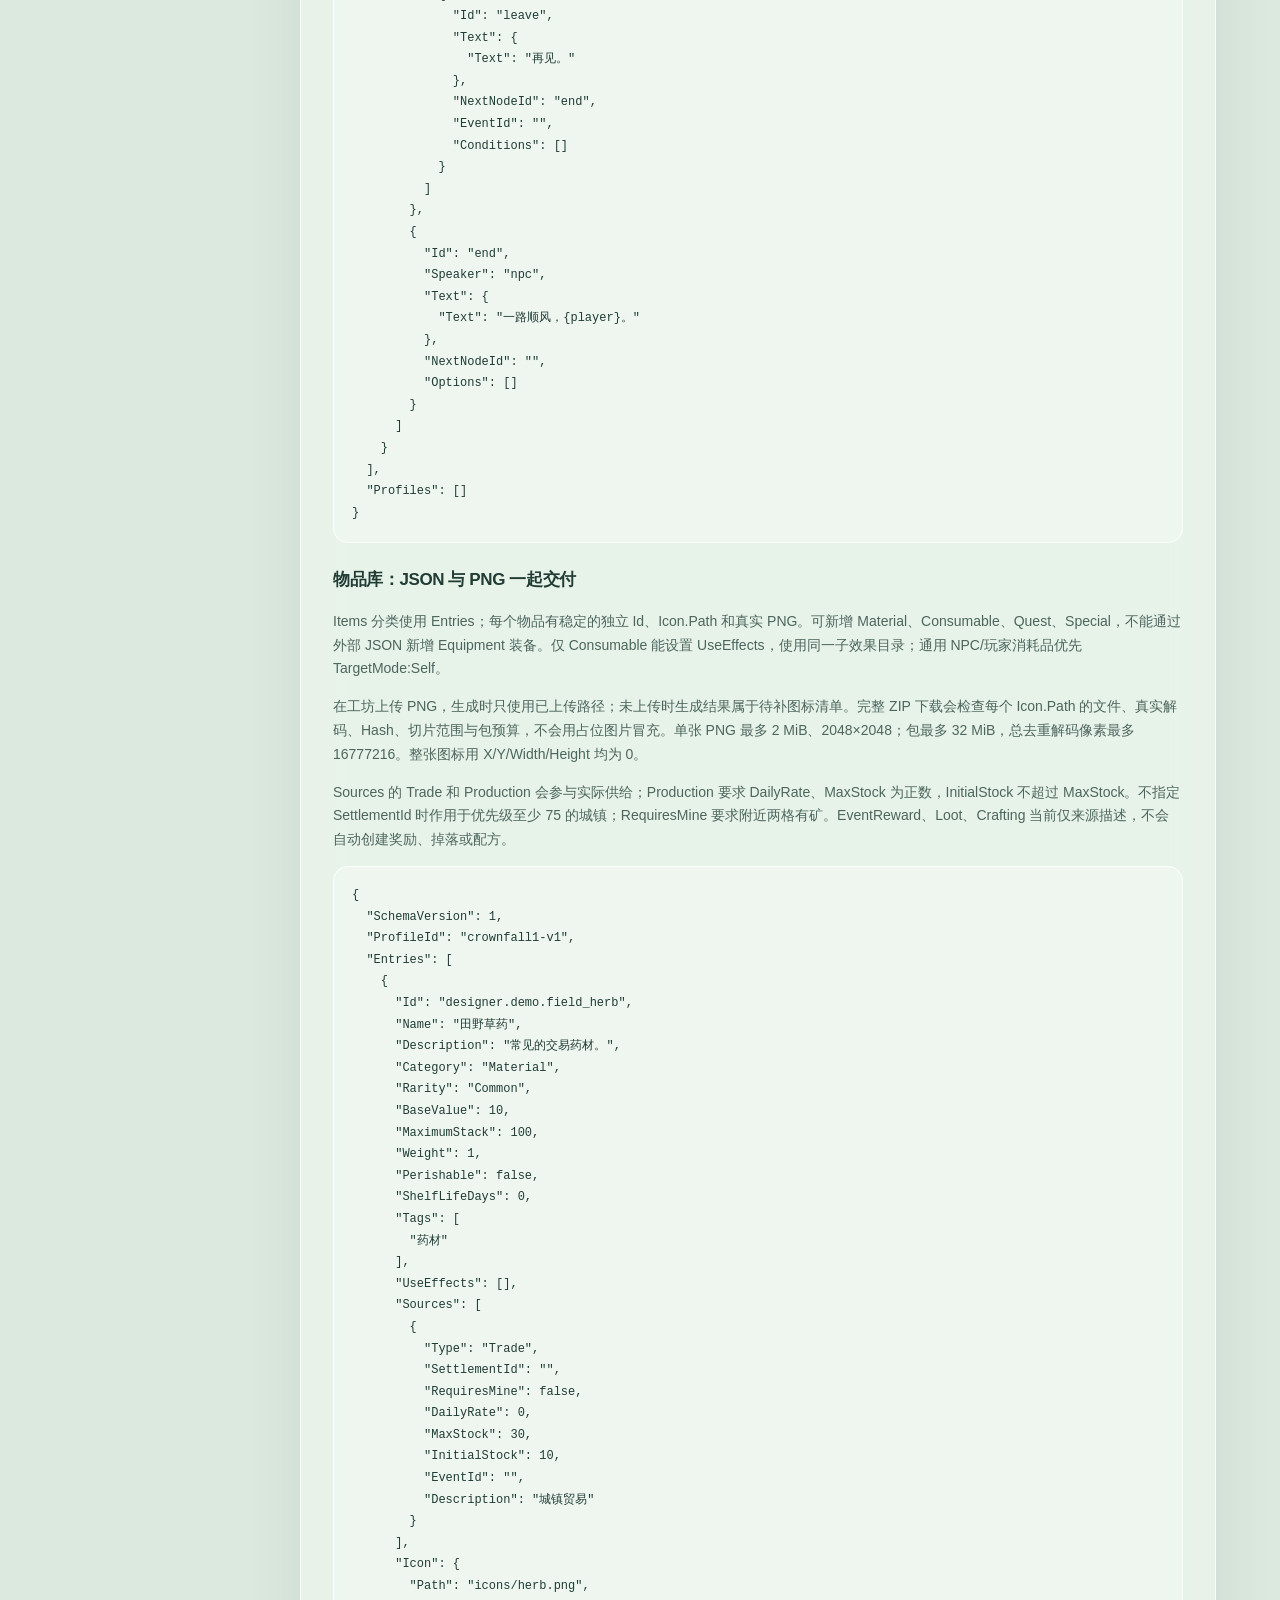
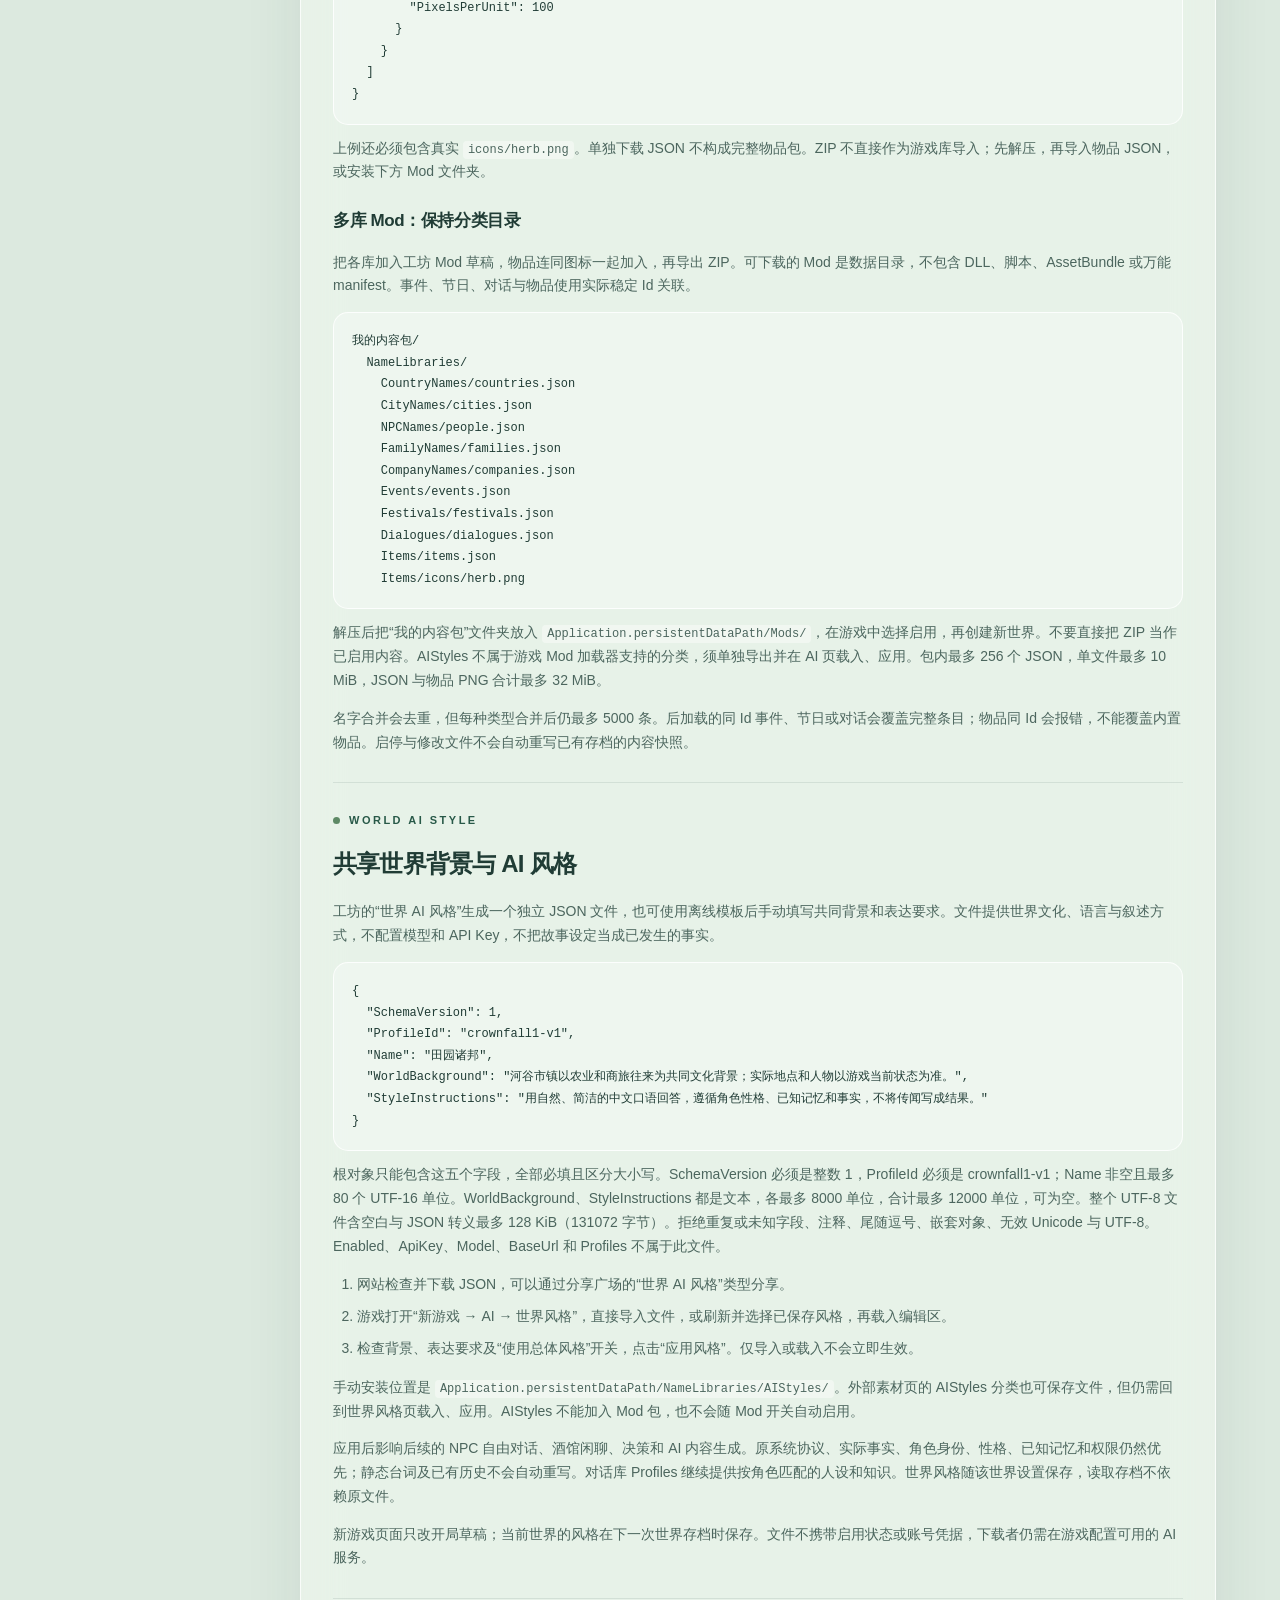
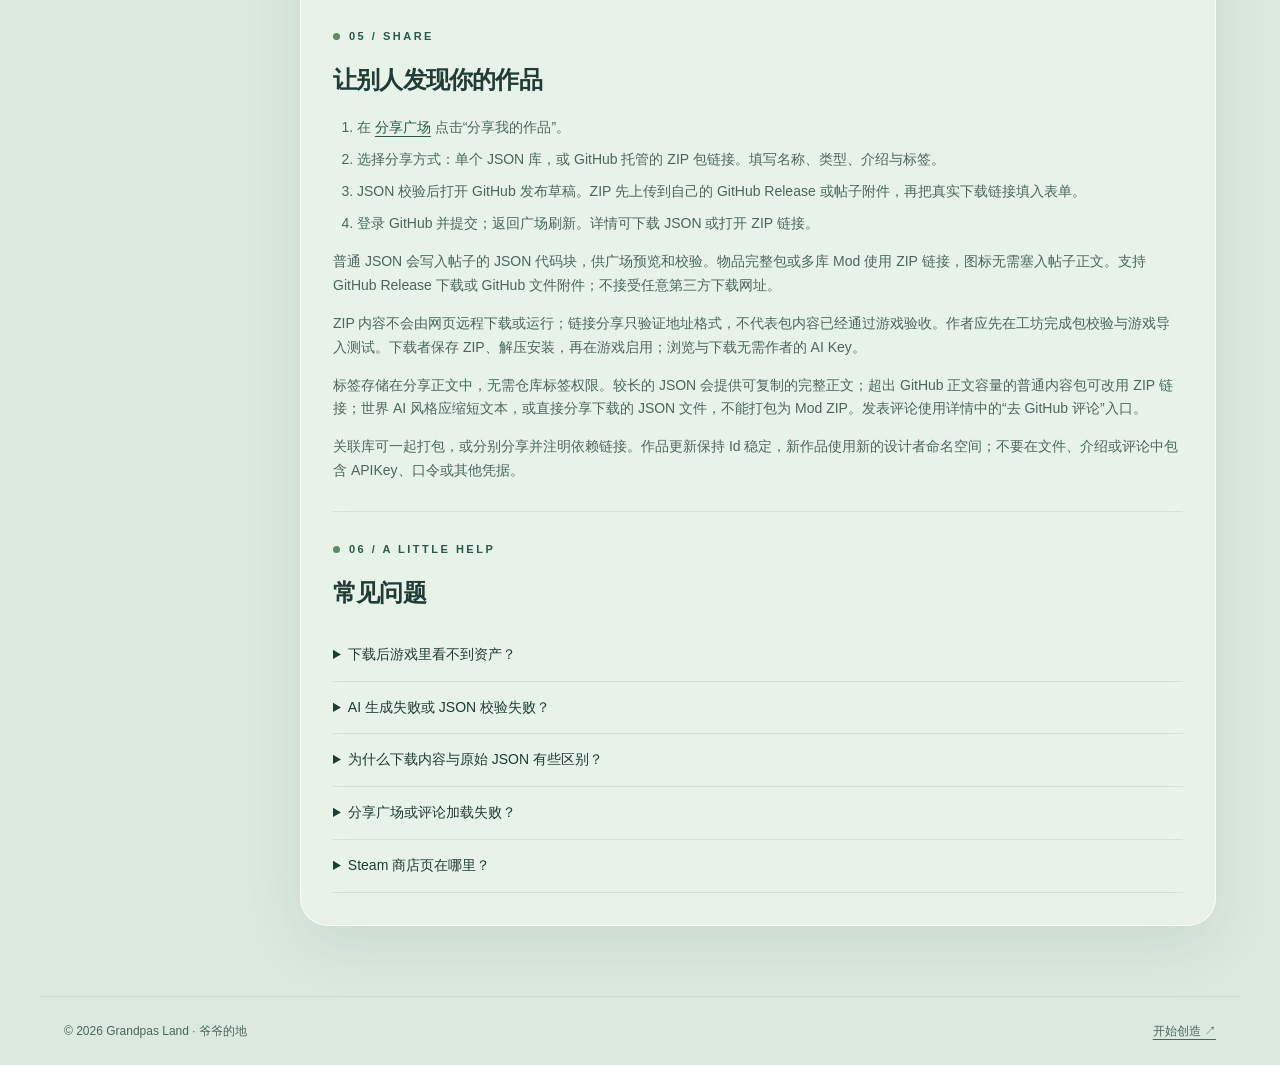
==== commit f3af41ed: "Add playable prototype at /play/ and nav entry" ====
--- a/docs.html
+++ b/docs.html
@@ -1,234 +1,234 @@
-<!DOCTYPE html>
-<html lang="zh-CN">
-<head><meta charset="UTF-8"><meta name="viewport" content="width=device-width, initial-scale=1"><meta name="description" content="Grandpas Land 内容库生成、导入、分享指南与 JSON 字段说明。"><meta name="theme-color" content="#dce9df"><title>使用文档 — Grandpas Land</title><link rel="icon" href="favicon.svg" type="image/svg+xml"><link rel="stylesheet" href="styles.css"><script src="i18n.js" defer></script></head>
-<body><a class="skip" href="#main">跳到主要内容</a><nav class="site-nav" aria-label="主导航"><a class="brand" href="index.html"><span class="brand-mark" aria-hidden="true"><svg viewBox="0 0 32 32" fill="none" stroke="currentColor" stroke-width="1.7" stroke-linecap="round" stroke-linejoin="round"><path d="M16 27V16M16 18C7 19 4 13 5 7c7 0 12 3 11 11ZM16 16C16 9 21 5 27 6c0 7-4 11-11 10Z"/></svg></span>Grandpas Land</a><div class="nav-links"><a href="index.html">游戏</a><a href="workshop.html">AI 工坊</a><a href="gallery.html">分享广场</a><a href="docs.html" aria-current="page">使用文档</a></div><label class="language-control" data-i18n-ignore><svg viewBox="0 0 24 24" aria-hidden="true" fill="none" stroke="currentColor" stroke-width="1.5"><circle cx="12" cy="12" r="9"/><path d="M3 12h18M12 3c5 5 5 13 0 18-5-5-5-13 0-18Z"/></svg><select id="siteLanguage" aria-label="Language / 语言"><option value="zh-CN">简体中文</option><option value="en">English</option></select></label></nav>
-<main class="container" id="main"><div class="page-heading"><div class="eyebrow">A small guide to your world.</div><h1>把灵感带进游戏。</h1><p class="lead">从第一份内容库开始。这里有生成、导入与分享的完整步骤。</p></div><div class="docs-layout"><aside class="docs-nav glass" aria-label="文档目录"><a href="#start">快速开始</a><a href="#api">连接 AI</a><a href="#import">导入资产</a><a href="#format">JSON 格式</a><a href="#world-style">世界 AI 风格</a><a href="#share">分享与评论</a><a href="#faq">常见问题</a></aside><article class="docs-content glass">
-<section id="start"><div class="eyebrow">01 / Get started</div><h2>一个文件，一份新的世界内容。</h2><p>名字、对话和事件等内容以 <code>.json</code> 交付；物品还需真实 PNG 图标，完整包和 Mod 可以下载为 ZIP。游戏创建世界时选择对应库及启用的 Mod。</p><ol><li>打开 <a href="workshop.html">AI 工坊</a>，填写 AI 接口、模型名和自己的 API Key。</li><li>选择资产类型、库名，描述想要的内容，点击生成。</li><li>检查或编辑结果并校验。普通库下载 JSON；物品上传对应 PNG 后下载完整 ZIP；支持的多库可加入 Mod 草稿一起打包；世界 AI 风格单独下载 JSON。</li><li>在游戏库选择页面导入 JSON；世界 AI 风格在 AI 页导入或载入后点击应用。ZIP 先解压，按下方目录安装，再创建世界并选择内容。</li></ol><div class="callout">当前覆盖 12 种类型：五种名字、对话、世界 AI 风格、事件、节日、物品、支线与特殊 NPC。名字提供命名候选池，对话支持气泡与 AI 资料，事件组合 103 种已注册子效果。支线和特殊 NPC 仍为描述草稿，不能据此自动领取任务或生成人物。</div><p><a href="external-library-rules.md" download>下载完整外部库接入规则（Markdown） ↓</a> · <a href="content-profile.json" download>下载 103 种子效果参数目录 ↓</a></p></section>
-<section id="api"><div class="eyebrow">02 / Connect</div><h2>使用自己的 AI 接口</h2><p>工坊使用 OpenAI 兼容的 Chat Completions 请求格式。默认接口是 DeepSeek 的 <code>https://api.deepseek.com/v1/chat/completions</code>，模型为 <code>deepseek-chat</code>。其他服务请以其官方文档中的接口地址与模型名为准。</p><p>接口地址必须使用 HTTPS。浏览器会将 Key 作为请求凭据发送到你填写的地址，请确认它属于你信任的 AI 服务商。本站不会代理这次请求。</p><p>Key 默认仅在本次页面中使用。只有勾选“在此设备记住 Key”才会写入浏览器本地存储；可随时点击“清除已保存的 Key”。共享设备建议保持不勾选。</p><div class="callout">如果服务商不允许浏览器跨域调用，浏览器会阻止请求。请使用明确支持浏览器请求的接口，或由你信任的服务部署代理。不要把 Key 放进网址、分享文件或评论中。</div><p>生成费用、请求限额与模型可用性以服务商的当前规定为准。取消或超时仅停止浏览器等待，服务商可能已经处理请求并计费。</p></section>
-<section id="import"><div class="eyebrow">03 / Import</div><h2>把资产放进正确的文件夹</h2><p>当前项目设置的公司名是 <code>DefaultCompany</code>，产品名是 <code>Crownfall1</code>。Windows 路径如下；发行版如果更改了名称，目录也会改变。</p><pre><code>%USERPROFILE%\AppData\LocalLow\DefaultCompany\Crownfall1\NameLibraries\</code></pre><p>按 <code>Win + R</code>，粘贴上述路径并回车。目录尚未生成时，先运行游戏，或手动创建所需文件夹。</p><pre><code>NameLibraries\
-  ├─ CityNames\       城市名库
-  ├─ NPCNames\        NPC 名字库
-  ├─ CompanyNames\    公司名库
-  ├─ FamilyNames\     家族名库
-  ├─ CountryNames\    国家名库
-  ├─ Dialogues\       对话库
-  ├─ AIStyles\        独立世界 AI 风格
-  ├─ Items\           物品 JSON 与 icons/ 图标
-  ├─ Quests\          支线库
-  ├─ Events\          事件库
-  ├─ Festivals\       节日库
-  └─ SpecialNPCs\     特定 NPC 库</code></pre><p>例如，把 <code>江南水乡.json</code> 放进 <code>NameLibraries\CityNames\</code>。回到创建世界的库选择页面选择它；如果列表未更新，可重新打开该页面或重启游戏。</p><p>单独物品 ZIP 解压后，在游戏外部素材页选择 Items 分类，再导入包内 JSON。游戏会复制并规范化 JSON 与 PNG；若手动安装，JSON 必须直接放在 NameLibraries/Items 根目录，icons 文件夹与它同级。不要把单独物品包的整个外层目录放进 Items 后期待普通库列表递归发现它。</p><p>Mod ZIP 解压后，将整个包文件夹放进下方 Mods 根目录，再刷新、启用并创建新世界：</p><pre><code>%USERPROFILE%\AppData\LocalLow\DefaultCompany\Crownfall1\Mods\</code></pre><div class="callout">基础内容库在创建世界时每种类型选择一个，内容会保存为存档快照。世界 AI 风格按独立流程载入、应用，并随世界设置存档。更新外部文件不会自动改写已有世界。节日关联的事件库也必须同时选择。联机时由主机加载和执行这些数据，客户端接收结果；下载者不需要作者的 AI Key。</div></section>
-<section id="format"><div class="eyebrow">04 / File format</div><h2>与游戏一致的 JSON 格式</h2><h3>名字型：Items</h3><p>适用于 CityNames、NPCNames、CompanyNames、FamilyNames、CountryNames。名字只是候选池，不会创建城市或国家。单库最多 5000 个不同的有效名称；工坊自动分批请求，跨批去重并补足数量，完成后合并为一个库。取消时停止后续请求；下载前仍会校验。国家名最多 100 字符。</p><pre><code>{
-  "SchemaVersion": 1,
-  "ProfileId": "crownfall1-v1",
-  "Items": ["青石镇", "落霞村", "烟雨渡"]
-}</code></pre><h3>内容型：Entries</h3><p>事件、节日、支线和特定 NPC 共用 Entries，字段名区分大小写。以下阶段示例属于草稿；故事描述本身不执行效果。</p><pre><code>{
-  "SchemaVersion": 1,
-  "ProfileId": "crownfall1-v1",
-  "Entries": [
-    {
-      "Name": "温泉修复计划",
-      "Description": "旅店老板娘希望修复镇上的老温泉。",
-      "Stages": [
-        {"StageName": "勘察温泉", "Description": "前往后山查看温泉源头。"}
-      ],
-      "Id": "hot_spring_repair",
-      "Type": "",
-      "Weight": 10,
-      "CooldownDays": 0,
-      "LinkedEventIds": []
-    }
-  ]
-}</code></pre><div class="table-wrap"><table><thead><tr><th>字段</th><th>作用与默认值</th></tr></thead><tbody><tr><td><code>Name</code> / <code>Description</code></td><td>名称与描述，工坊要求非空文本。</td></tr><tr><td><code>Stages</code></td><td>阶段数组，每项含 StageName、Description。缺省为空数组。</td></tr><tr><td><code>Id</code></td><td>条目标识。生成时补齐，非空标识不能重复。事件关联时需保持稳定。</td></tr><tr><td><code>Type</code></td><td>旧内容处理器标识，默认空文本。文件夹和分享类型决定库类别，不能用它覆盖原有处理器。</td></tr><tr><td><code>Weight</code></td><td>权重，默认 10。</td></tr><tr><td><code>CooldownDays</code></td><td>冷却天数，默认 0。</td></tr><tr><td><code>LinkedEventIds</code></td><td>关联事件 Id 的文本数组，默认空数组。</td></tr></tbody></table></div><h3>可执行事件：组合现有子效果</h3><p>完整事件通过 Target 选择地点，再组合 TriggerConsequences 中的效果。下面的事件随机选择一座城市，减少其中三名 NPC 的健康，并提高当地已有匕首物品的需求。</p><pre><code>{
-  "SchemaVersion": 1,
-  "ProfileId": "crownfall1-v1",
-  "Entries": [{
-    "Id": "my_library_attack_01",
-    "Name": "{SettlementName}遇到袭击",
-    "Description": "三名居民受伤，城内匕首需求增加。",
-    "Type": "",
-    "EventType": "Bad",
-    "TriggerPhase": "Daily",
-    "TriggerConditions": [],
-    "Score": -8,
-    "Tags": "Health, Economy",
-    "Weight": 20,
-    "CooldownDays": 30,
-    "Repeatable": true,
-    "Target": {"RandomSettlement": true},
-    "TriggerConsequences": [{
-      "Type": "ModifyHealthEffect",
-      "Parameters": {
-        "Delta": -7,
-        "TargetMode": "RandomInSettlement",
-        "CharacterKind": "Npc",
-        "TargetCount": 3
-      }
-    }, {
-      "Type": "ModifyDemandEffect",
-      "Parameters": {"ItemId": "weapon_dagger", "Delta": 50}
-    }],
-    "Options": []
-  }]
-}</code></pre><div class="table-wrap"><table><thead><tr><th>字段</th><th>用途</th></tr></thead><tbody><tr><td><code>SchemaVersion</code> / <code>ProfileId</code></td><td>可选的文件协议与游戏兼容目录标识，新生成事件会携带这两个值。</td></tr><tr><td><code>Target</code></td><td>事件地点与角色上下文，可随机选择城市。角色目标由各子效果筛选，支持 NPC 或玩家。</td></tr><tr><td><code>TriggerConsequences</code></td><td>立即执行的效果数组，每项使用已注册的 Type、Parameters，可用容器的 Children 组合。</td></tr><tr><td><code>Options</code></td><td>可选的交互选项；普通世界事件使用空数组即可，不要求玩家选择。</td></tr><tr><td><code>EventType</code> / <code>Score</code> / <code>Tags</code></td><td>事件评价与分类信息，枚举值由游戏兼容目录约束。</td></tr><tr><td><code>Repeatable</code></td><td>是否允许再次触发；仍受冷却规则约束。</td></tr></tbody></table></div><p>分享给其他世界时，优先使用随机城市、城内角色筛选和 {SettlementName} 占位符。固定 ActorId、PlayerId、SettlementId 通常只适用于特定存档。AI 不能仅凭名称创建新疾病、预制体或执行代码。新增物品须使用下方专用定义与 PNG 交付。目录资源不完整时会显示警告，需要在游戏中确认引用。</p>
-<p>游戏已打包五种疾病：感冒、痢疾、风寒、食物中毒、瘟疫。目录中的 <code>resourcesComplete.diseases:false</code> 表示该次导出未完整采集，不能当作没有疾病，也不允许编造新病名。生成器可引用上述已知疾病，运行时仍由实际 DiseaseManager 确认。</p><p>当前已有八种物品标签：农作物、农具、原材料、奢侈品、武器、矿石、药材、食物。同包物品定义可以提供自己的新 Id 和标签；事件与消耗效果必须引用实际可用或同包已定义资源。</p><h3>触发时机、条件与分支</h3><p>事件的 TriggerPhase 默认为 Daily，加入每日随机候选池。WorldStart 在新世界创建、玩家出生前执行一次；PlayerStart 在每名新玩家创建后执行一次。两类启动事件只执行自动效果，不能加入交互选项，也不受 Repeatable 默认值影响。Manual 只由显式调用、排期或关联事件触发，不进入每日随机池。</p><p>TriggerConditions 是事件触发前必须全部满足的条件。它与 ConditionEffect.Parameters.Conditions 使用相同的条件格式：Type、Target、CharacterId、Param、Threshold、Op、Negate、Season、QuestState、RelationshipTarget、RelationshipCharacterId。Target 支持 Actor、Player、SpecificId、Spouse、Lover、Mother、Father；具体字段与枚举以游戏兼容目录为准。选项自己的 Conditions 仍使用原来的 Type、Param、Threshold、Op 格式。</p><p>ConditionEffect 满足条件时执行 Children，不满足时执行 ElseChildren。缺少角色或系统时，两支都会中止；Negate 也不会把缺少上下文变为成功。WeightedRandomEffect 使用 WeightedBranches，每支包含 Weight 和 Children，按非负权重只选一支，至少一支权重大于零。分支字段放在效果对象上，不要放进 Parameters。</p><p>PlayerStart 的 Actor 和 Player 由服务器绑定新玩家，不需要填写固定角色编号。WorldStart、Daily 和 Manual 不保证有角色上下文；城内筛选可以为子效果提供目标，部分效果仍要求已加载角色。故事面板可广播或发给上下文玩家，玩家定向面板应在 PlayerStart 或已有玩家上下文中使用。</p><p>后续事件通过 TriggerGameEventEffect.EventId 立即调用，或通过 ScheduleGameEventEffect 的 EventId、正数 DelayDays 排期。同一文件中的事件编号可直接互相引用；跨库编号须在游戏中启用对应库。时间效果支持指定前向日期时刻、推进分钟、暂停恢复和倍速；跨过的每一天照常结算，不能倒退。通用 RemainingDays 只用于支持恢复的效果，容器的所有分支也必须支持恢复。</p><p>生成器会检查所有分支的资源与上下文依赖。需要游戏联机预制体的交互物体只能先手动配置、绑定；网站文件不会替你安装预制体或新增疾病定义；新增物品使用 Items 分类的专用协议。</p><h3>节日规则</h3><pre><code>{
-  "SchemaVersion": 1,
-  "ProfileId": "crownfall1-v1",
-  "Entries": [{
-    "Name": "初夏花会",
-    "Description": "居民们在广场分享新采的花。",
-    "Id": "summer_flower_festival",
-    "Type": "",
-    "Stages": [],
-    "Weight": 10,
-    "CooldownDays": 0,
-    "RuleType": "ByDayInYear",
-    "RuleDayInYear": 2,
-    "RuleSeason": "Summer",
-    "RulePeriodDays": 15,
-    "RuleDurationDays": 1,
-    "LinkedEventIds": []
-  }]
-}</code></pre><div class="table-wrap"><table><thead><tr><th>字段</th><th>规则</th></tr></thead><tbody><tr><td><code>RuleType</code></td><td>Periodic：按间隔天数；BySeason：按季节；ByDayInYear：按每年第几天。</td></tr><tr><td><code>RuleDayInYear</code></td><td>ByDayInYear 使用，默认 1。兼容目录中的当前默认年长为 3 天，日期不得超过实际游戏年长。</td></tr><tr><td><code>RuleSeason</code></td><td>Spring / Summer / Autumn / Winter，默认 Spring。</td></tr><tr><td><code>RulePeriodDays</code></td><td>周期天数，默认 15，必须大于 0。</td></tr><tr><td><code>RuleDurationDays</code></td><td>持续天数，默认 1，必须大于 0。</td></tr></tbody></table></div><p>校验会保留支持的目标、子效果、选项和阶段字段，并补齐缺省值。未知字段和未注册效果会报错，避免在下载时悄悄丢失行为。结构和参数通过校验，仍需在实际游戏中确认运行结果。</p><h3>对话库：三种生成方式</h3><p>Dialogues 明确使用 SchemaVersion、ProfileId，以及 Lines、Conversations、Profiles 三个数组，不使用 Items 或 Entries。工坊可分别生成单句台词、分支会话、AI 人设资料；数量指选中数组的条目数，其他数组为空。</p><div class="table-wrap"><table><thead><tr><th>数组</th><th>使用方式</th></tr></thead><tbody><tr><td><code>Lines</code></td><td>场景单句：ambient、conversation、meet、enter_tavern、tavern。公共闲聊通常没有具体玩家，不使用玩家条件或 {player}。</td></tr><tr><td><code>Conversations</code></td><td>NPC 提问与气泡选项；通常 2–4 个回答，界面自动编号，可鼠标或数字键选择。每个会话 1–512 节点、每节点最多 16 选项；保留无条件退出。</td></tr><tr><td><code>Profiles</code></td><td>AI 的 Persona 和 Knowledge。提供背景资料，不配置 APIKey/模型，不直接发奖励或改变记忆。自由回复仍需在游戏启用 AI。</td></tr></tbody></table></div><p>Match:{} 可用于通用居民；固定 NpcIds/PlayerIds 和标签需在目标世界真实存在。{name}/{npc} 指实际 NPC，{player} 指实际对话玩家，{city} 指当前聚落。中文翻译使用 zh-Hans；正文与每条翻译最多 4000 字符。</p><p>节点的 NextNodeId 必须指向同会话的真实节点，不能同时配置自动跳转和选项。选项 EventId 只有关联已注册、同时选中且可执行的事件才会生效；未知或冷却中的事件可能使选项隐藏。普通回答和退出选项使用 EventId:"" 与 Conditions:[]。对话条件只使用九种 OptionCondition，不使用完整事件条件。</p><pre><code>{
-  "SchemaVersion": 1,
-  "ProfileId": "crownfall1-v1",
-  "Lines": [],
-  "Conversations": [
-    {
-      "Id": "designer.demo.greeting",
-      "Title": "居民问候",
-      "Default": true,
-      "Priority": 10,
-      "Match": {},
-      "StartNodeId": "greeting",
-      "Nodes": [
-        {
-          "Id": "greeting",
-          "Speaker": "npc",
-          "Text": {
-            "Text": "你好，{player}。想了解这里吗？",
-            "Translations": {
-              "zh-Hans": "你好，{player}。想了解这里吗？",
-              "en": "Hello, {player}. Would you like to know this place?"
-            }
-          },
-          "Options": [
-            {
-              "Id": "ask_city",
-              "Text": {
-                "Text": "这里的生活怎么样？"
-              },
-              "NextNodeId": "city",
-              "EventId": "",
-              "Conditions": []
-            },
-            {
-              "Id": "goodbye",
-              "Text": {
-                "Text": "先聊到这里，再见。"
-              },
-              "NextNodeId": "end",
-              "EventId": "",
-              "Conditions": []
-            }
-          ]
-        },
-        {
-          "Id": "city",
-          "Speaker": "npc",
-          "Text": {
-            "Text": "我住在{city}，每天做好自己的事情。"
-          },
-          "Options": [
-            {
-              "Id": "back",
-              "Text": {
-                "Text": "再问点别的。"
-              },
-              "NextNodeId": "greeting",
-              "EventId": "",
-              "Conditions": []
-            },
-            {
-              "Id": "leave",
-              "Text": {
-                "Text": "再见。"
-              },
-              "NextNodeId": "end",
-              "EventId": "",
-              "Conditions": []
-            }
-          ]
-        },
-        {
-          "Id": "end",
-          "Speaker": "npc",
-          "Text": {
-            "Text": "一路顺风，{player}。"
-          },
-          "NextNodeId": "",
-          "Options": []
-        }
-      ]
-    }
-  ],
-  "Profiles": []
-}</code></pre><h3>物品库：JSON 与 PNG 一起交付</h3><p>Items 分类使用 Entries；每个物品有稳定的独立 Id、Icon.Path 和真实 PNG。可新增 Material、Consumable、Quest、Special，不能通过外部 JSON 新增 Equipment 装备。仅 Consumable 能设置 UseEffects，使用同一子效果目录；通用 NPC/玩家消耗品优先 TargetMode:Self。</p><p>在工坊上传 PNG，生成时只使用已上传路径；未上传时生成结果属于待补图标清单。完整 ZIP 下载会检查每个 Icon.Path 的文件、真实解码、Hash、切片范围与包预算，不会用占位图片冒充。单张 PNG 最多 2 MiB、2048×2048；包最多 32 MiB，总去重解码像素最多 16777216。整张图标用 X/Y/Width/Height 均为 0。</p><p>Sources 的 Trade 和 Production 会参与实际供给；Production 要求 DailyRate、MaxStock 为正数，InitialStock 不超过 MaxStock。不指定 SettlementId 时作用于优先级至少 75 的城镇；RequiresMine 要求附近两格有矿。EventReward、Loot、Crafting 当前仅来源描述，不会自动创建奖励、掉落或配方。</p><pre><code>{
-  "SchemaVersion": 1,
-  "ProfileId": "crownfall1-v1",
-  "Entries": [
-    {
-      "Id": "designer.demo.field_herb",
-      "Name": "田野草药",
-      "Description": "常见的交易药材。",
-      "Category": "Material",
-      "Rarity": "Common",
-      "BaseValue": 10,
-      "MaximumStack": 100,
-      "Weight": 1,
-      "Perishable": false,
-      "ShelfLifeDays": 0,
-      "Tags": [
-        "药材"
-      ],
-      "UseEffects": [],
-      "Sources": [
-        {
-          "Type": "Trade",
-          "SettlementId": "",
-          "RequiresMine": false,
-          "DailyRate": 0,
-          "MaxStock": 30,
-          "InitialStock": 10,
-          "EventId": "",
-          "Description": "城镇贸易"
-        }
-      ],
-      "Icon": {
-        "Path": "icons/herb.png",
-        "PixelsPerUnit": 100
-      }
-    }
-  ]
-}</code></pre><p>上例还必须包含真实 <code>icons/herb.png</code>。单独下载 JSON 不构成完整物品包。ZIP 不直接作为游戏库导入；先解压，再导入物品 JSON，或安装下方 Mod 文件夹。</p><h3>多库 Mod：保持分类目录</h3><p>把各库加入工坊 Mod 草稿，物品连同图标一起加入，再导出 ZIP。可下载的 Mod 是数据目录，不包含 DLL、脚本、AssetBundle 或万能 manifest。事件、节日、对话与物品使用实际稳定 Id 关联。</p><pre><code>我的内容包/
-  NameLibraries/
-    CountryNames/countries.json
-    CityNames/cities.json
-    NPCNames/people.json
-    FamilyNames/families.json
-    CompanyNames/companies.json
-    Events/events.json
-    Festivals/festivals.json
-    Dialogues/dialogues.json
-    Items/items.json
-    Items/icons/herb.png</code></pre><p>解压后把“我的内容包”文件夹放入 <code>Application.persistentDataPath/Mods/</code>，在游戏中选择启用，再创建新世界。不要直接把 ZIP 当作已启用内容。AIStyles 不属于游戏 Mod 加载器支持的分类，须单独导出并在 AI 页载入、应用。包内最多 256 个 JSON，单文件最多 10 MiB，JSON 与物品 PNG 合计最多 32 MiB。</p><p>名字合并会去重，但每种类型合并后仍最多 5000 条。后加载的同 Id 事件、节日或对话会覆盖完整条目；物品同 Id 会报错，不能覆盖内置物品。启停与修改文件不会自动重写已有存档的内容快照。</p></section>
-<section id="world-style"><div class="eyebrow">World AI style</div><h2>共享世界背景与 AI 风格</h2><p>工坊的“世界 AI 风格”生成一个独立 JSON 文件，也可使用离线模板后手动填写共同背景和表达要求。文件提供世界文化、语言与叙述方式，不配置模型和 API Key，不把故事设定当成已发生的事实。</p><pre><code>{
-  "SchemaVersion": 1,
-  "ProfileId": "crownfall1-v1",
-  "Name": "田园诸邦",
-  "WorldBackground": "河谷市镇以农业和商旅往来为共同文化背景；实际地点和人物以游戏当前状态为准。",
-  "StyleInstructions": "用自然、简洁的中文口语回答，遵循角色性格、已知记忆和事实，不将传闻写成结果。"
-}</code></pre><p>根对象只能包含这五个字段，全部必填且区分大小写。SchemaVersion 必须是整数 1，ProfileId 必须是 crownfall1-v1；Name 非空且最多 80 个 UTF-16 单位。WorldBackground、StyleInstructions 都是文本，各最多 8000 单位，合计最多 12000 单位，可为空。整个 UTF-8 文件含空白与 JSON 转义最多 128 KiB（131072 字节）。拒绝重复或未知字段、注释、尾随逗号、嵌套对象、无效 Unicode 与 UTF-8。Enabled、ApiKey、Model、BaseUrl 和 Profiles 不属于此文件。</p><ol><li>网站检查并下载 JSON，可以通过分享广场的“世界 AI 风格”类型分享。</li><li>游戏打开“新游戏 → AI → 世界风格”，直接导入文件，或刷新并选择已保存风格，再载入编辑区。</li><li>检查背景、表达要求及“使用总体风格”开关，点击“应用风格”。仅导入或载入不会立即生效。</li></ol><p>手动安装位置是 <code>Application.persistentDataPath/NameLibraries/AIStyles/</code>。外部素材页的 AIStyles 分类也可保存文件，但仍需回到世界风格页载入、应用。AIStyles 不能加入 Mod 包，也不会随 Mod 开关自动启用。</p><p>应用后影响后续的 NPC 自由对话、酒馆闲聊、决策和 AI 内容生成。原系统协议、实际事实、角色身份、性格、已知记忆和权限仍然优先；静态台词及已有历史不会自动重写。对话库 Profiles 继续提供按角色匹配的人设和知识。世界风格随该世界设置保存，读取存档不依赖原文件。</p><p>新游戏页面只改开局草稿；当前世界的风格在下一次世界存档时保存。文件不携带启用状态或账号凭据，下载者仍需在游戏配置可用的 AI 服务。</p></section>
-<section id="share"><div class="eyebrow">05 / Share</div><h2>让别人发现你的作品</h2><ol><li>在 <a href="gallery.html">分享广场</a> 点击“分享我的作品”。</li><li>选择分享方式：单个 JSON 库，或 GitHub 托管的 ZIP 包链接。填写名称、类型、介绍与标签。</li><li>JSON 校验后打开 GitHub 发布草稿。ZIP 先上传到自己的 GitHub Release 或帖子附件，再把真实下载链接填入表单。</li><li>登录 GitHub 并提交；返回广场刷新。详情可下载 JSON 或打开 ZIP 链接。</li></ol><p>普通 JSON 会写入帖子的 JSON 代码块，供广场预览和校验。物品完整包或多库 Mod 使用 ZIP 链接，图标无需塞入帖子正文。支持 GitHub Release 下载或 GitHub 文件附件；不接受任意第三方下载网址。</p><p>ZIP 内容不会由网页远程下载或运行；链接分享只验证地址格式，不代表包内容已经通过游戏验收。作者应先在工坊完成包校验与游戏导入测试。下载者保存 ZIP、解压安装，再在游戏启用；浏览与下载无需作者的 AI Key。</p><p>标签存储在分享正文中，无需仓库标签权限。较长的 JSON 会提供可复制的完整正文；超出 GitHub 正文容量的普通内容包可改用 ZIP 链接；世界 AI 风格应缩短文本，或直接分享下载的 JSON 文件，不能打包为 Mod ZIP。发表评论使用详情中的“去 GitHub 评论”入口。</p><p>关联库可一起打包，或分别分享并注明依赖链接。作品更新保持 Id 稳定，新作品使用新的设计者命名空间；不要在文件、介绍或评论中包含 APIKey、口令或其他凭据。</p></section>
-<section id="faq" class="faq"><div class="eyebrow">06 / A little help</div><h2>常见问题</h2><details><summary>下载后游戏里看不到资产？</summary><p>确认 JSON 分类目录与根结构正确：名字 Items，对话 Lines/Conversations/Profiles，世界 AI 风格是上述五字段，其余支持分类 Entries。物品需 PNG，ZIP 需先解压安装。重新打开库选择页面，再创建新世界；当前目录名称与发行版可能不同。</p></details><details><summary>AI 生成失败或 JSON 校验失败？</summary><p>AI 不保证总能返回正确结构。检查具体错误提示，减少条目数、简化提示词后重试。预览中的手动编辑也必须保持合法 JSON。</p></details><details><summary>为什么下载内容与原始 JSON 有些区别？</summary><p>下载会规范化空白并补齐缺省值，保留预览中支持的名字、描述、阶段、目标和子效果。未知字段会报错，不会静默删除。</p></details><details><summary>分享广场或评论加载失败？</summary><p>浏览器需要访问 GitHub API。网络限制或 GitHub 的未登录请求额度都可能导致失败，可稍后重试或打开 GitHub 原帖查看。</p></details><details><summary>Steam 商店页在哪里？</summary><p>目前还没有配置正式 Steam 商店链接。商店上线后，官网会提供直达入口。</p></details></section>
-</article></div></main><footer class="site-footer"><span>© 2026 Grandpas Land · 爷爷的地</span><a href="workshop.html">开始创造 ↗</a></footer></body></html>
+<!DOCTYPE html>
+<html lang="zh-CN">
+<head><meta charset="UTF-8"><meta name="viewport" content="width=device-width, initial-scale=1"><meta name="description" content="Grandpas Land 内容库生成、导入、分享指南与 JSON 字段说明。"><meta name="theme-color" content="#dce9df"><title>使用文档 — Grandpas Land</title><link rel="icon" href="favicon.svg" type="image/svg+xml"><link rel="stylesheet" href="styles.css?v=20261014-world-style"><script src="i18n.js?v=20261014-world-style" defer></script></head>
+<body><a class="skip" href="#main">跳到主要内容</a><nav class="site-nav" aria-label="主导航"><a class="brand" href="index.html"><span class="brand-mark" aria-hidden="true"><svg viewBox="0 0 32 32" fill="none" stroke="currentColor" stroke-width="1.7" stroke-linecap="round" stroke-linejoin="round"><path d="M16 27V16M16 18C7 19 4 13 5 7c7 0 12 3 11 11ZM16 16C16 9 21 5 27 6c0 7-4 11-11 10Z"/></svg></span>Grandpas Land</a><div class="nav-links"><a href="index.html">游戏</a><a href="workshop.html">AI 工坊</a><a href="gallery.html">分享广场</a><a href="docs.html" aria-current="page">使用文档</a><a href="play/">试玩</a></div><label class="language-control" data-i18n-ignore><svg viewBox="0 0 24 24" aria-hidden="true" fill="none" stroke="currentColor" stroke-width="1.5"><circle cx="12" cy="12" r="9"/><path d="M3 12h18M12 3c5 5 5 13 0 18-5-5-5-13 0-18Z"/></svg><select id="siteLanguage" aria-label="Language / 语言"><option value="zh-CN">简体中文</option><option value="en">English</option></select></label></nav>
+<main class="container" id="main"><div class="page-heading"><div class="eyebrow">A small guide to your world.</div><h1>把灵感带进游戏。</h1><p class="lead">从第一份内容库开始。这里有生成、导入与分享的完整步骤。</p></div><div class="docs-layout"><aside class="docs-nav glass" aria-label="文档目录"><a href="#start">快速开始</a><a href="#api">连接 AI</a><a href="#import">导入资产</a><a href="#format">JSON 格式</a><a href="#world-style">世界 AI 风格</a><a href="#share">分享与评论</a><a href="#faq">常见问题</a></aside><article class="docs-content glass">
+<section id="start"><div class="eyebrow">01 / Get started</div><h2>一个文件，一份新的世界内容。</h2><p>名字、对话和事件等内容以 <code>.json</code> 交付；物品还需真实 PNG 图标，完整包和 Mod 可以下载为 ZIP。游戏创建世界时选择对应库及启用的 Mod。</p><ol><li>打开 <a href="workshop.html">AI 工坊</a>，填写 AI 接口、模型名和自己的 API Key。</li><li>选择资产类型、库名，描述想要的内容，点击生成。</li><li>检查或编辑结果并校验。普通库下载 JSON；物品上传对应 PNG 后下载完整 ZIP；支持的多库可加入 Mod 草稿一起打包；世界 AI 风格单独下载 JSON。</li><li>在游戏库选择页面导入 JSON；世界 AI 风格在 AI 页导入或载入后点击应用。ZIP 先解压，按下方目录安装，再创建世界并选择内容。</li></ol><div class="callout">当前覆盖 12 种类型：五种名字、对话、世界 AI 风格、事件、节日、物品、支线与特殊 NPC。名字提供命名候选池，对话支持气泡与 AI 资料，事件组合 103 种已注册子效果。支线和特殊 NPC 仍为描述草稿，不能据此自动领取任务或生成人物。</div><p><a href="external-library-rules.md" download>下载完整外部库接入规则（Markdown） ↓</a> · <a href="content-profile.json" download>下载 103 种子效果参数目录 ↓</a></p></section>
+<section id="api"><div class="eyebrow">02 / Connect</div><h2>使用自己的 AI 接口</h2><p>工坊使用 OpenAI 兼容的 Chat Completions 请求格式。默认接口是 DeepSeek 的 <code>https://api.deepseek.com/v1/chat/completions</code>，模型为 <code>deepseek-chat</code>。其他服务请以其官方文档中的接口地址与模型名为准。</p><p>接口地址必须使用 HTTPS。浏览器会将 Key 作为请求凭据发送到你填写的地址，请确认它属于你信任的 AI 服务商。本站不会代理这次请求。</p><p>Key 默认仅在本次页面中使用。只有勾选“在此设备记住 Key”才会写入浏览器本地存储；可随时点击“清除已保存的 Key”。共享设备建议保持不勾选。</p><div class="callout">如果服务商不允许浏览器跨域调用，浏览器会阻止请求。请使用明确支持浏览器请求的接口，或由你信任的服务部署代理。不要把 Key 放进网址、分享文件或评论中。</div><p>生成费用、请求限额与模型可用性以服务商的当前规定为准。取消或超时仅停止浏览器等待，服务商可能已经处理请求并计费。</p></section>
+<section id="import"><div class="eyebrow">03 / Import</div><h2>把资产放进正确的文件夹</h2><p>当前项目设置的公司名是 <code>DefaultCompany</code>，产品名是 <code>Crownfall1</code>。Windows 路径如下；发行版如果更改了名称，目录也会改变。</p><pre><code>%USERPROFILE%\AppData\LocalLow\DefaultCompany\Crownfall1\NameLibraries\</code></pre><p>按 <code>Win + R</code>，粘贴上述路径并回车。目录尚未生成时，先运行游戏，或手动创建所需文件夹。</p><pre><code>NameLibraries\
+  ├─ CityNames\       城市名库
+  ├─ NPCNames\        NPC 名字库
+  ├─ CompanyNames\    公司名库
+  ├─ FamilyNames\     家族名库
+  ├─ CountryNames\    国家名库
+  ├─ Dialogues\       对话库
+  ├─ AIStyles\        独立世界 AI 风格
+  ├─ Items\           物品 JSON 与 icons/ 图标
+  ├─ Quests\          支线库
+  ├─ Events\          事件库
+  ├─ Festivals\       节日库
+  └─ SpecialNPCs\     特定 NPC 库</code></pre><p>例如，把 <code>江南水乡.json</code> 放进 <code>NameLibraries\CityNames\</code>。回到创建世界的库选择页面选择它；如果列表未更新，可重新打开该页面或重启游戏。</p><p>单独物品 ZIP 解压后，在游戏外部素材页选择 Items 分类，再导入包内 JSON。游戏会复制并规范化 JSON 与 PNG；若手动安装，JSON 必须直接放在 NameLibraries/Items 根目录，icons 文件夹与它同级。不要把单独物品包的整个外层目录放进 Items 后期待普通库列表递归发现它。</p><p>Mod ZIP 解压后，将整个包文件夹放进下方 Mods 根目录，再刷新、启用并创建新世界：</p><pre><code>%USERPROFILE%\AppData\LocalLow\DefaultCompany\Crownfall1\Mods\</code></pre><div class="callout">基础内容库在创建世界时每种类型选择一个，内容会保存为存档快照。世界 AI 风格按独立流程载入、应用，并随世界设置存档。更新外部文件不会自动改写已有世界。节日关联的事件库也必须同时选择。联机时由主机加载和执行这些数据，客户端接收结果；下载者不需要作者的 AI Key。</div></section>
+<section id="format"><div class="eyebrow">04 / File format</div><h2>与游戏一致的 JSON 格式</h2><h3>名字型：Items</h3><p>适用于 CityNames、NPCNames、CompanyNames、FamilyNames、CountryNames。名字只是候选池，不会创建城市或国家。单库最多 5000 个不同的有效名称；工坊自动分批请求，跨批去重并补足数量，完成后合并为一个库。取消时停止后续请求；下载前仍会校验。国家名最多 100 字符。</p><pre><code>{
+  "SchemaVersion": 1,
+  "ProfileId": "crownfall1-v1",
+  "Items": ["青石镇", "落霞村", "烟雨渡"]
+}</code></pre><h3>内容型：Entries</h3><p>事件、节日、支线和特定 NPC 共用 Entries，字段名区分大小写。以下阶段示例属于草稿；故事描述本身不执行效果。</p><pre><code>{
+  "SchemaVersion": 1,
+  "ProfileId": "crownfall1-v1",
+  "Entries": [
+    {
+      "Name": "温泉修复计划",
+      "Description": "旅店老板娘希望修复镇上的老温泉。",
+      "Stages": [
+        {"StageName": "勘察温泉", "Description": "前往后山查看温泉源头。"}
+      ],
+      "Id": "hot_spring_repair",
+      "Type": "",
+      "Weight": 10,
+      "CooldownDays": 0,
+      "LinkedEventIds": []
+    }
+  ]
+}</code></pre><div class="table-wrap"><table><thead><tr><th>字段</th><th>作用与默认值</th></tr></thead><tbody><tr><td><code>Name</code> / <code>Description</code></td><td>名称与描述，工坊要求非空文本。</td></tr><tr><td><code>Stages</code></td><td>阶段数组，每项含 StageName、Description。缺省为空数组。</td></tr><tr><td><code>Id</code></td><td>条目标识。生成时补齐，非空标识不能重复。事件关联时需保持稳定。</td></tr><tr><td><code>Type</code></td><td>旧内容处理器标识，默认空文本。文件夹和分享类型决定库类别，不能用它覆盖原有处理器。</td></tr><tr><td><code>Weight</code></td><td>权重，默认 10。</td></tr><tr><td><code>CooldownDays</code></td><td>冷却天数，默认 0。</td></tr><tr><td><code>LinkedEventIds</code></td><td>关联事件 Id 的文本数组，默认空数组。</td></tr></tbody></table></div><h3>可执行事件：组合现有子效果</h3><p>完整事件通过 Target 选择地点，再组合 TriggerConsequences 中的效果。下面的事件随机选择一座城市，减少其中三名 NPC 的健康，并提高当地已有匕首物品的需求。</p><pre><code>{
+  "SchemaVersion": 1,
+  "ProfileId": "crownfall1-v1",
+  "Entries": [{
+    "Id": "my_library_attack_01",
+    "Name": "{SettlementName}遇到袭击",
+    "Description": "三名居民受伤，城内匕首需求增加。",
+    "Type": "",
+    "EventType": "Bad",
+    "TriggerPhase": "Daily",
+    "TriggerConditions": [],
+    "Score": -8,
+    "Tags": "Health, Economy",
+    "Weight": 20,
+    "CooldownDays": 30,
+    "Repeatable": true,
+    "Target": {"RandomSettlement": true},
+    "TriggerConsequences": [{
+      "Type": "ModifyHealthEffect",
+      "Parameters": {
+        "Delta": -7,
+        "TargetMode": "RandomInSettlement",
+        "CharacterKind": "Npc",
+        "TargetCount": 3
+      }
+    }, {
+      "Type": "ModifyDemandEffect",
+      "Parameters": {"ItemId": "weapon_dagger", "Delta": 50}
+    }],
+    "Options": []
+  }]
+}</code></pre><div class="table-wrap"><table><thead><tr><th>字段</th><th>用途</th></tr></thead><tbody><tr><td><code>SchemaVersion</code> / <code>ProfileId</code></td><td>可选的文件协议与游戏兼容目录标识，新生成事件会携带这两个值。</td></tr><tr><td><code>Target</code></td><td>事件地点与角色上下文，可随机选择城市。角色目标由各子效果筛选，支持 NPC 或玩家。</td></tr><tr><td><code>TriggerConsequences</code></td><td>立即执行的效果数组，每项使用已注册的 Type、Parameters，可用容器的 Children 组合。</td></tr><tr><td><code>Options</code></td><td>可选的交互选项；普通世界事件使用空数组即可，不要求玩家选择。</td></tr><tr><td><code>EventType</code> / <code>Score</code> / <code>Tags</code></td><td>事件评价与分类信息，枚举值由游戏兼容目录约束。</td></tr><tr><td><code>Repeatable</code></td><td>是否允许再次触发；仍受冷却规则约束。</td></tr></tbody></table></div><p>分享给其他世界时，优先使用随机城市、城内角色筛选和 {SettlementName} 占位符。固定 ActorId、PlayerId、SettlementId 通常只适用于特定存档。AI 不能仅凭名称创建新疾病、预制体或执行代码。新增物品须使用下方专用定义与 PNG 交付。目录资源不完整时会显示警告，需要在游戏中确认引用。</p>
+<p>游戏已打包五种疾病：感冒、痢疾、风寒、食物中毒、瘟疫。目录中的 <code>resourcesComplete.diseases:false</code> 表示该次导出未完整采集，不能当作没有疾病，也不允许编造新病名。生成器可引用上述已知疾病，运行时仍由实际 DiseaseManager 确认。</p><p>当前已有八种物品标签：农作物、农具、原材料、奢侈品、武器、矿石、药材、食物。同包物品定义可以提供自己的新 Id 和标签；事件与消耗效果必须引用实际可用或同包已定义资源。</p><h3>触发时机、条件与分支</h3><p>事件的 TriggerPhase 默认为 Daily，加入每日随机候选池。WorldStart 在新世界创建、玩家出生前执行一次；PlayerStart 在每名新玩家创建后执行一次。两类启动事件只执行自动效果，不能加入交互选项，也不受 Repeatable 默认值影响。Manual 只由显式调用、排期或关联事件触发，不进入每日随机池。</p><p>TriggerConditions 是事件触发前必须全部满足的条件。它与 ConditionEffect.Parameters.Conditions 使用相同的条件格式：Type、Target、CharacterId、Param、Threshold、Op、Negate、Season、QuestState、RelationshipTarget、RelationshipCharacterId。Target 支持 Actor、Player、SpecificId、Spouse、Lover、Mother、Father；具体字段与枚举以游戏兼容目录为准。选项自己的 Conditions 仍使用原来的 Type、Param、Threshold、Op 格式。</p><p>ConditionEffect 满足条件时执行 Children，不满足时执行 ElseChildren。缺少角色或系统时，两支都会中止；Negate 也不会把缺少上下文变为成功。WeightedRandomEffect 使用 WeightedBranches，每支包含 Weight 和 Children，按非负权重只选一支，至少一支权重大于零。分支字段放在效果对象上，不要放进 Parameters。</p><p>PlayerStart 的 Actor 和 Player 由服务器绑定新玩家，不需要填写固定角色编号。WorldStart、Daily 和 Manual 不保证有角色上下文；城内筛选可以为子效果提供目标，部分效果仍要求已加载角色。故事面板可广播或发给上下文玩家，玩家定向面板应在 PlayerStart 或已有玩家上下文中使用。</p><p>后续事件通过 TriggerGameEventEffect.EventId 立即调用，或通过 ScheduleGameEventEffect 的 EventId、正数 DelayDays 排期。同一文件中的事件编号可直接互相引用；跨库编号须在游戏中启用对应库。时间效果支持指定前向日期时刻、推进分钟、暂停恢复和倍速；跨过的每一天照常结算，不能倒退。通用 RemainingDays 只用于支持恢复的效果，容器的所有分支也必须支持恢复。</p><p>生成器会检查所有分支的资源与上下文依赖。需要游戏联机预制体的交互物体只能先手动配置、绑定；网站文件不会替你安装预制体或新增疾病定义；新增物品使用 Items 分类的专用协议。</p><h3>节日规则</h3><pre><code>{
+  "SchemaVersion": 1,
+  "ProfileId": "crownfall1-v1",
+  "Entries": [{
+    "Name": "初夏花会",
+    "Description": "居民们在广场分享新采的花。",
+    "Id": "summer_flower_festival",
+    "Type": "",
+    "Stages": [],
+    "Weight": 10,
+    "CooldownDays": 0,
+    "RuleType": "ByDayInYear",
+    "RuleDayInYear": 2,
+    "RuleSeason": "Summer",
+    "RulePeriodDays": 15,
+    "RuleDurationDays": 1,
+    "LinkedEventIds": []
+  }]
+}</code></pre><div class="table-wrap"><table><thead><tr><th>字段</th><th>规则</th></tr></thead><tbody><tr><td><code>RuleType</code></td><td>Periodic：按间隔天数；BySeason：按季节；ByDayInYear：按每年第几天。</td></tr><tr><td><code>RuleDayInYear</code></td><td>ByDayInYear 使用，默认 1。兼容目录中的当前默认年长为 3 天，日期不得超过实际游戏年长。</td></tr><tr><td><code>RuleSeason</code></td><td>Spring / Summer / Autumn / Winter，默认 Spring。</td></tr><tr><td><code>RulePeriodDays</code></td><td>周期天数，默认 15，必须大于 0。</td></tr><tr><td><code>RuleDurationDays</code></td><td>持续天数，默认 1，必须大于 0。</td></tr></tbody></table></div><p>校验会保留支持的目标、子效果、选项和阶段字段，并补齐缺省值。未知字段和未注册效果会报错，避免在下载时悄悄丢失行为。结构和参数通过校验，仍需在实际游戏中确认运行结果。</p><h3>对话库：三种生成方式</h3><p>Dialogues 明确使用 SchemaVersion、ProfileId，以及 Lines、Conversations、Profiles 三个数组，不使用 Items 或 Entries。工坊可分别生成单句台词、分支会话、AI 人设资料；数量指选中数组的条目数，其他数组为空。</p><div class="table-wrap"><table><thead><tr><th>数组</th><th>使用方式</th></tr></thead><tbody><tr><td><code>Lines</code></td><td>场景单句：ambient、conversation、meet、enter_tavern、tavern。公共闲聊通常没有具体玩家，不使用玩家条件或 {player}。</td></tr><tr><td><code>Conversations</code></td><td>NPC 提问与气泡选项；通常 2–4 个回答，界面自动编号，可鼠标或数字键选择。每个会话 1–512 节点、每节点最多 16 选项；保留无条件退出。</td></tr><tr><td><code>Profiles</code></td><td>AI 的 Persona 和 Knowledge。提供背景资料，不配置 APIKey/模型，不直接发奖励或改变记忆。自由回复仍需在游戏启用 AI。</td></tr></tbody></table></div><p>Match:{} 可用于通用居民；固定 NpcIds/PlayerIds 和标签需在目标世界真实存在。{name}/{npc} 指实际 NPC，{player} 指实际对话玩家，{city} 指当前聚落。中文翻译使用 zh-Hans；正文与每条翻译最多 4000 字符。</p><p>节点的 NextNodeId 必须指向同会话的真实节点，不能同时配置自动跳转和选项。选项 EventId 只有关联已注册、同时选中且可执行的事件才会生效；未知或冷却中的事件可能使选项隐藏。普通回答和退出选项使用 EventId:"" 与 Conditions:[]。对话条件只使用九种 OptionCondition，不使用完整事件条件。</p><pre><code>{
+  "SchemaVersion": 1,
+  "ProfileId": "crownfall1-v1",
+  "Lines": [],
+  "Conversations": [
+    {
+      "Id": "designer.demo.greeting",
+      "Title": "居民问候",
+      "Default": true,
+      "Priority": 10,
+      "Match": {},
+      "StartNodeId": "greeting",
+      "Nodes": [
+        {
+          "Id": "greeting",
+          "Speaker": "npc",
+          "Text": {
+            "Text": "你好，{player}。想了解这里吗？",
+            "Translations": {
+              "zh-Hans": "你好，{player}。想了解这里吗？",
+              "en": "Hello, {player}. Would you like to know this place?"
+            }
+          },
+          "Options": [
+            {
+              "Id": "ask_city",
+              "Text": {
+                "Text": "这里的生活怎么样？"
+              },
+              "NextNodeId": "city",
+              "EventId": "",
+              "Conditions": []
+            },
+            {
+              "Id": "goodbye",
+              "Text": {
+                "Text": "先聊到这里，再见。"
+              },
+              "NextNodeId": "end",
+              "EventId": "",
+              "Conditions": []
+            }
+          ]
+        },
+        {
+          "Id": "city",
+          "Speaker": "npc",
+          "Text": {
+            "Text": "我住在{city}，每天做好自己的事情。"
+          },
+          "Options": [
+            {
+              "Id": "back",
+              "Text": {
+                "Text": "再问点别的。"
+              },
+              "NextNodeId": "greeting",
+              "EventId": "",
+              "Conditions": []
+            },
+            {
+              "Id": "leave",
+              "Text": {
+                "Text": "再见。"
+              },
+              "NextNodeId": "end",
+              "EventId": "",
+              "Conditions": []
+            }
+          ]
+        },
+        {
+          "Id": "end",
+          "Speaker": "npc",
+          "Text": {
+            "Text": "一路顺风，{player}。"
+          },
+          "NextNodeId": "",
+          "Options": []
+        }
+      ]
+    }
+  ],
+  "Profiles": []
+}</code></pre><h3>物品库：JSON 与 PNG 一起交付</h3><p>Items 分类使用 Entries；每个物品有稳定的独立 Id、Icon.Path 和真实 PNG。可新增 Material、Consumable、Quest、Special，不能通过外部 JSON 新增 Equipment 装备。仅 Consumable 能设置 UseEffects，使用同一子效果目录；通用 NPC/玩家消耗品优先 TargetMode:Self。</p><p>在工坊上传 PNG，生成时只使用已上传路径；未上传时生成结果属于待补图标清单。完整 ZIP 下载会检查每个 Icon.Path 的文件、真实解码、Hash、切片范围与包预算，不会用占位图片冒充。单张 PNG 最多 2 MiB、2048×2048；包最多 32 MiB，总去重解码像素最多 16777216。整张图标用 X/Y/Width/Height 均为 0。</p><p>Sources 的 Trade 和 Production 会参与实际供给；Production 要求 DailyRate、MaxStock 为正数，InitialStock 不超过 MaxStock。不指定 SettlementId 时作用于优先级至少 75 的城镇；RequiresMine 要求附近两格有矿。EventReward、Loot、Crafting 当前仅来源描述，不会自动创建奖励、掉落或配方。</p><pre><code>{
+  "SchemaVersion": 1,
+  "ProfileId": "crownfall1-v1",
+  "Entries": [
+    {
+      "Id": "designer.demo.field_herb",
+      "Name": "田野草药",
+      "Description": "常见的交易药材。",
+      "Category": "Material",
+      "Rarity": "Common",
+      "BaseValue": 10,
+      "MaximumStack": 100,
+      "Weight": 1,
+      "Perishable": false,
+      "ShelfLifeDays": 0,
+      "Tags": [
+        "药材"
+      ],
+      "UseEffects": [],
+      "Sources": [
+        {
+          "Type": "Trade",
+          "SettlementId": "",
+          "RequiresMine": false,
+          "DailyRate": 0,
+          "MaxStock": 30,
+          "InitialStock": 10,
+          "EventId": "",
+          "Description": "城镇贸易"
+        }
+      ],
+      "Icon": {
+        "Path": "icons/herb.png",
+        "PixelsPerUnit": 100
+      }
+    }
+  ]
+}</code></pre><p>上例还必须包含真实 <code>icons/herb.png</code>。单独下载 JSON 不构成完整物品包。ZIP 不直接作为游戏库导入；先解压，再导入物品 JSON，或安装下方 Mod 文件夹。</p><h3>多库 Mod：保持分类目录</h3><p>把各库加入工坊 Mod 草稿，物品连同图标一起加入，再导出 ZIP。可下载的 Mod 是数据目录，不包含 DLL、脚本、AssetBundle 或万能 manifest。事件、节日、对话与物品使用实际稳定 Id 关联。</p><pre><code>我的内容包/
+  NameLibraries/
+    CountryNames/countries.json
+    CityNames/cities.json
+    NPCNames/people.json
+    FamilyNames/families.json
+    CompanyNames/companies.json
+    Events/events.json
+    Festivals/festivals.json
+    Dialogues/dialogues.json
+    Items/items.json
+    Items/icons/herb.png</code></pre><p>解压后把“我的内容包”文件夹放入 <code>Application.persistentDataPath/Mods/</code>，在游戏中选择启用，再创建新世界。不要直接把 ZIP 当作已启用内容。AIStyles 不属于游戏 Mod 加载器支持的分类，须单独导出并在 AI 页载入、应用。包内最多 256 个 JSON，单文件最多 10 MiB，JSON 与物品 PNG 合计最多 32 MiB。</p><p>名字合并会去重，但每种类型合并后仍最多 5000 条。后加载的同 Id 事件、节日或对话会覆盖完整条目；物品同 Id 会报错，不能覆盖内置物品。启停与修改文件不会自动重写已有存档的内容快照。</p></section>
+<section id="world-style"><div class="eyebrow">World AI style</div><h2>共享世界背景与 AI 风格</h2><p>工坊的“世界 AI 风格”生成一个独立 JSON 文件，也可使用离线模板后手动填写共同背景和表达要求。文件提供世界文化、语言与叙述方式，不配置模型和 API Key，不把故事设定当成已发生的事实。</p><pre><code>{
+  "SchemaVersion": 1,
+  "ProfileId": "crownfall1-v1",
+  "Name": "田园诸邦",
+  "WorldBackground": "河谷市镇以农业和商旅往来为共同文化背景；实际地点和人物以游戏当前状态为准。",
+  "StyleInstructions": "用自然、简洁的中文口语回答，遵循角色性格、已知记忆和事实，不将传闻写成结果。"
+}</code></pre><p>根对象只能包含这五个字段，全部必填且区分大小写。SchemaVersion 必须是整数 1，ProfileId 必须是 crownfall1-v1；Name 非空且最多 80 个 UTF-16 单位。WorldBackground、StyleInstructions 都是文本，各最多 8000 单位，合计最多 12000 单位，可为空。整个 UTF-8 文件含空白与 JSON 转义最多 128 KiB（131072 字节）。拒绝重复或未知字段、注释、尾随逗号、嵌套对象、无效 Unicode 与 UTF-8。Enabled、ApiKey、Model、BaseUrl 和 Profiles 不属于此文件。</p><ol><li>网站检查并下载 JSON，可以通过分享广场的“世界 AI 风格”类型分享。</li><li>游戏打开“新游戏 → AI → 世界风格”，直接导入文件，或刷新并选择已保存风格，再载入编辑区。</li><li>检查背景、表达要求及“使用总体风格”开关，点击“应用风格”。仅导入或载入不会立即生效。</li></ol><p>手动安装位置是 <code>Application.persistentDataPath/NameLibraries/AIStyles/</code>。外部素材页的 AIStyles 分类也可保存文件，但仍需回到世界风格页载入、应用。AIStyles 不能加入 Mod 包，也不会随 Mod 开关自动启用。</p><p>应用后影响后续的 NPC 自由对话、酒馆闲聊、决策和 AI 内容生成。原系统协议、实际事实、角色身份、性格、已知记忆和权限仍然优先；静态台词及已有历史不会自动重写。对话库 Profiles 继续提供按角色匹配的人设和知识。世界风格随该世界设置保存，读取存档不依赖原文件。</p><p>新游戏页面只改开局草稿；当前世界的风格在下一次世界存档时保存。文件不携带启用状态或账号凭据，下载者仍需在游戏配置可用的 AI 服务。</p></section>
+<section id="share"><div class="eyebrow">05 / Share</div><h2>让别人发现你的作品</h2><ol><li>在 <a href="gallery.html">分享广场</a> 点击“分享我的作品”。</li><li>选择分享方式：单个 JSON 库，或 GitHub 托管的 ZIP 包链接。填写名称、类型、介绍与标签。</li><li>JSON 校验后打开 GitHub 发布草稿。ZIP 先上传到自己的 GitHub Release 或帖子附件，再把真实下载链接填入表单。</li><li>登录 GitHub 并提交；返回广场刷新。详情可下载 JSON 或打开 ZIP 链接。</li></ol><p>普通 JSON 会写入帖子的 JSON 代码块，供广场预览和校验。物品完整包或多库 Mod 使用 ZIP 链接，图标无需塞入帖子正文。支持 GitHub Release 下载或 GitHub 文件附件；不接受任意第三方下载网址。</p><p>ZIP 内容不会由网页远程下载或运行；链接分享只验证地址格式，不代表包内容已经通过游戏验收。作者应先在工坊完成包校验与游戏导入测试。下载者保存 ZIP、解压安装，再在游戏启用；浏览与下载无需作者的 AI Key。</p><p>标签存储在分享正文中，无需仓库标签权限。较长的 JSON 会提供可复制的完整正文；超出 GitHub 正文容量的普通内容包可改用 ZIP 链接；世界 AI 风格应缩短文本，或直接分享下载的 JSON 文件，不能打包为 Mod ZIP。发表评论使用详情中的“去 GitHub 评论”入口。</p><p>关联库可一起打包，或分别分享并注明依赖链接。作品更新保持 Id 稳定，新作品使用新的设计者命名空间；不要在文件、介绍或评论中包含 APIKey、口令或其他凭据。</p></section>
+<section id="faq" class="faq"><div class="eyebrow">06 / A little help</div><h2>常见问题</h2><details><summary>下载后游戏里看不到资产？</summary><p>确认 JSON 分类目录与根结构正确：名字 Items，对话 Lines/Conversations/Profiles，世界 AI 风格是上述五字段，其余支持分类 Entries。物品需 PNG，ZIP 需先解压安装。重新打开库选择页面，再创建新世界；当前目录名称与发行版可能不同。</p></details><details><summary>AI 生成失败或 JSON 校验失败？</summary><p>AI 不保证总能返回正确结构。检查具体错误提示，减少条目数、简化提示词后重试。预览中的手动编辑也必须保持合法 JSON。</p></details><details><summary>为什么下载内容与原始 JSON 有些区别？</summary><p>下载会规范化空白并补齐缺省值，保留预览中支持的名字、描述、阶段、目标和子效果。未知字段会报错，不会静默删除。</p></details><details><summary>分享广场或评论加载失败？</summary><p>浏览器需要访问 GitHub API。网络限制或 GitHub 的未登录请求额度都可能导致失败，可稍后重试或打开 GitHub 原帖查看。</p></details><details><summary>Steam 商店页在哪里？</summary><p>目前还没有配置正式 Steam 商店链接。商店上线后，官网会提供直达入口。</p></details></section>
+</article></div></main><footer class="site-footer"><span>© 2026 Grandpas Land · 爷爷的地</span><a href="workshop.html">开始创造 ↗</a></footer></body></html>
